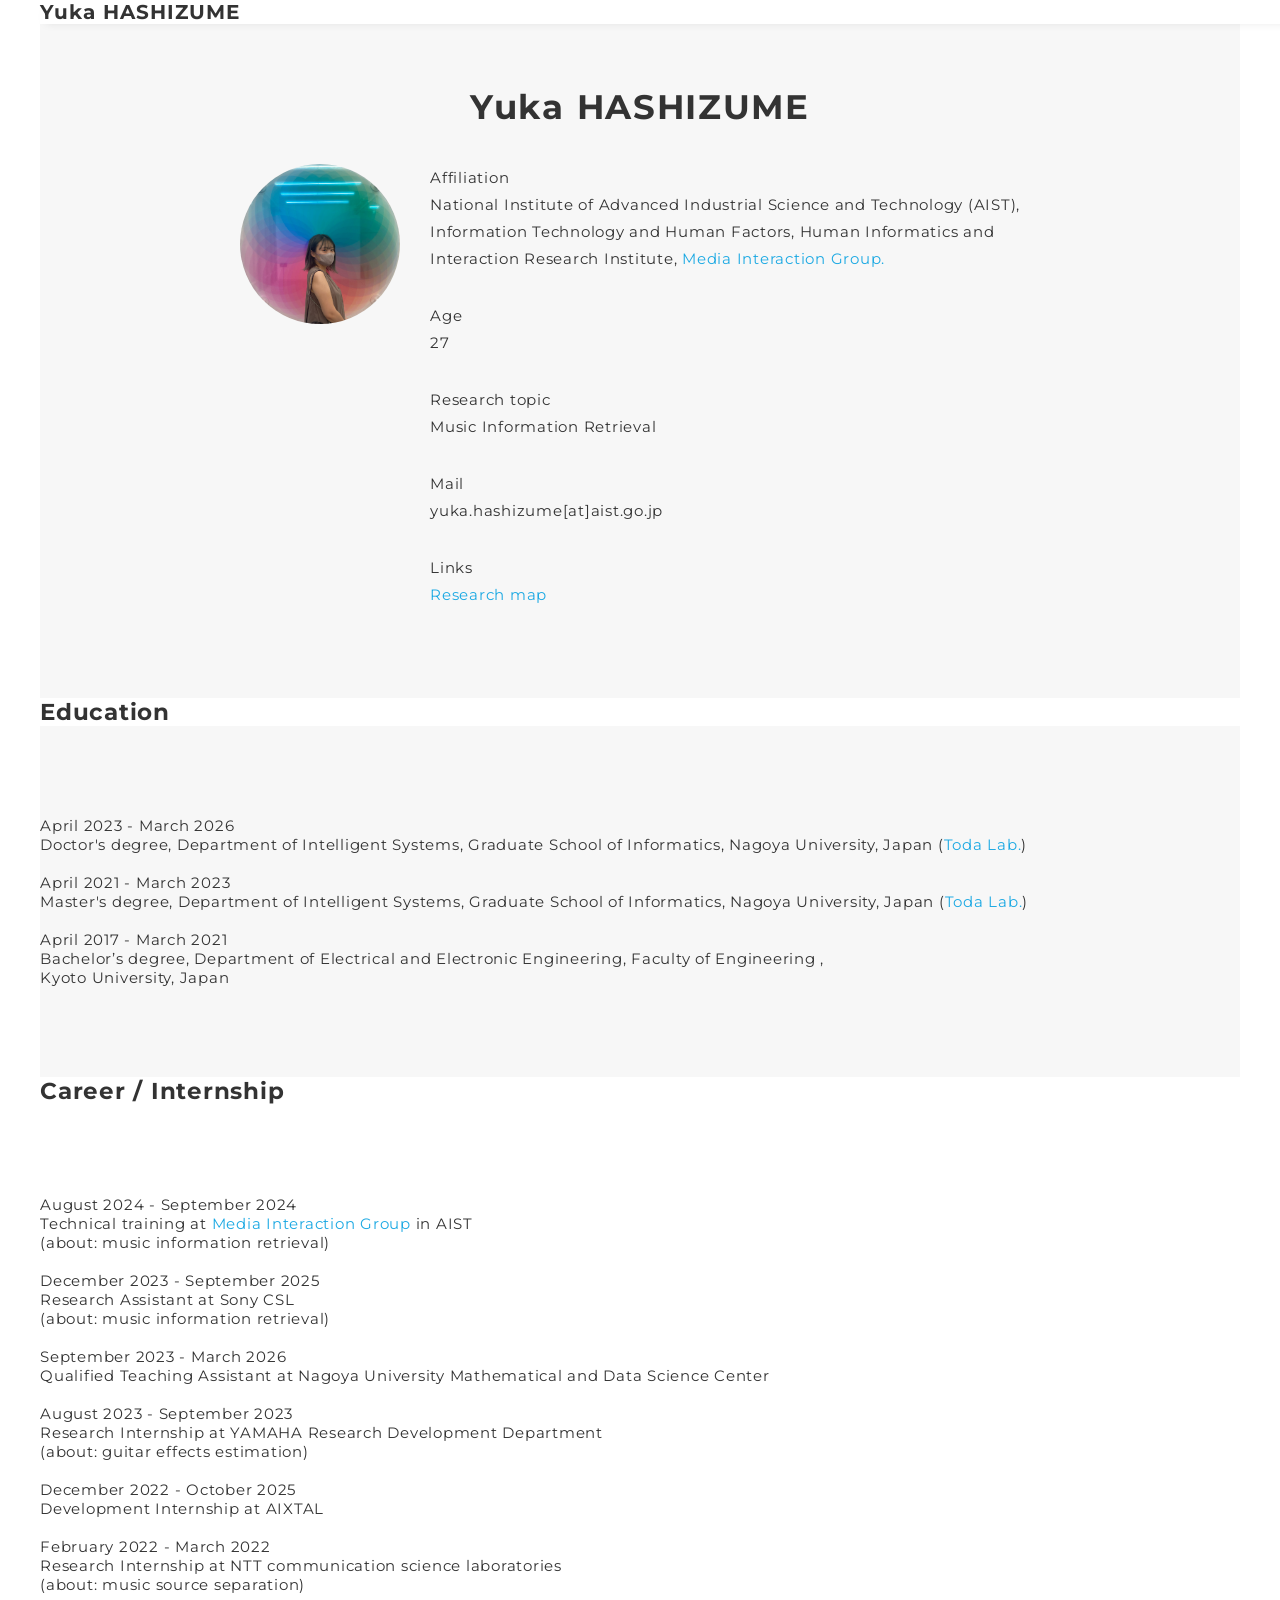
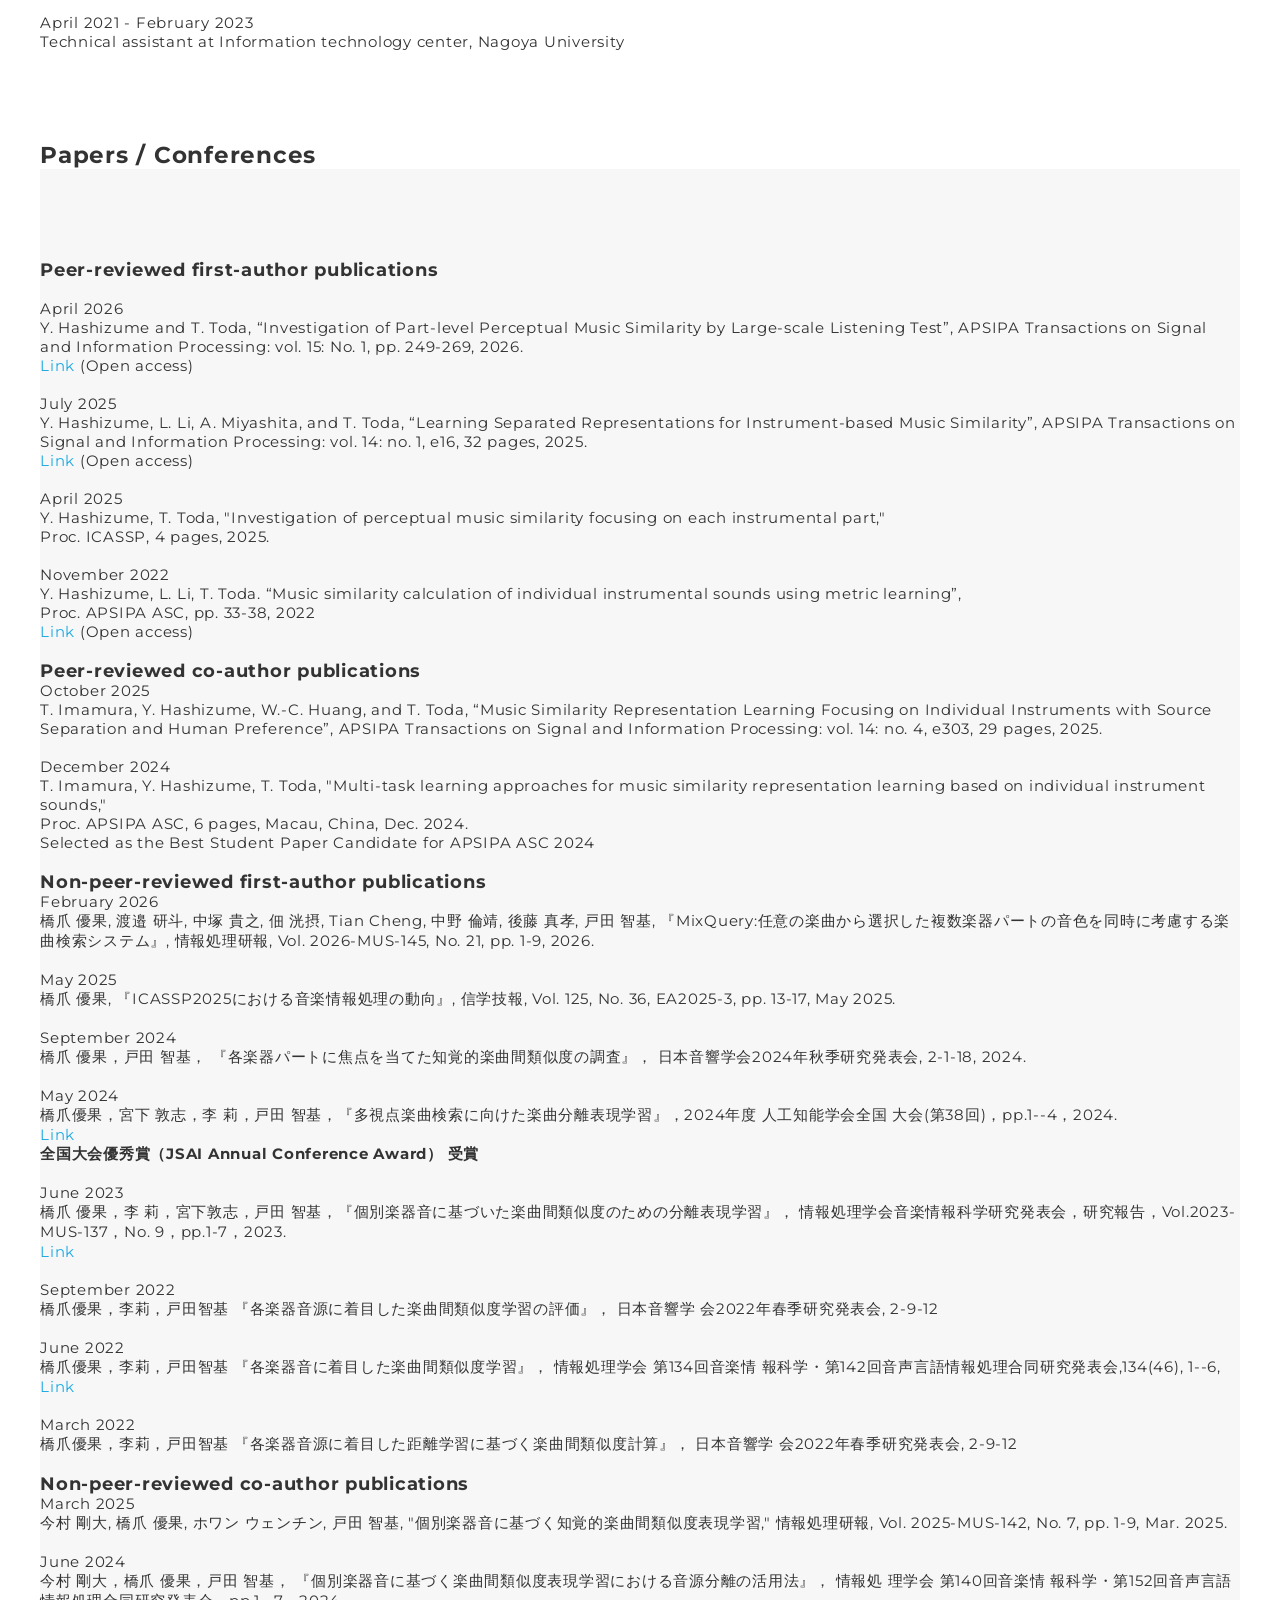
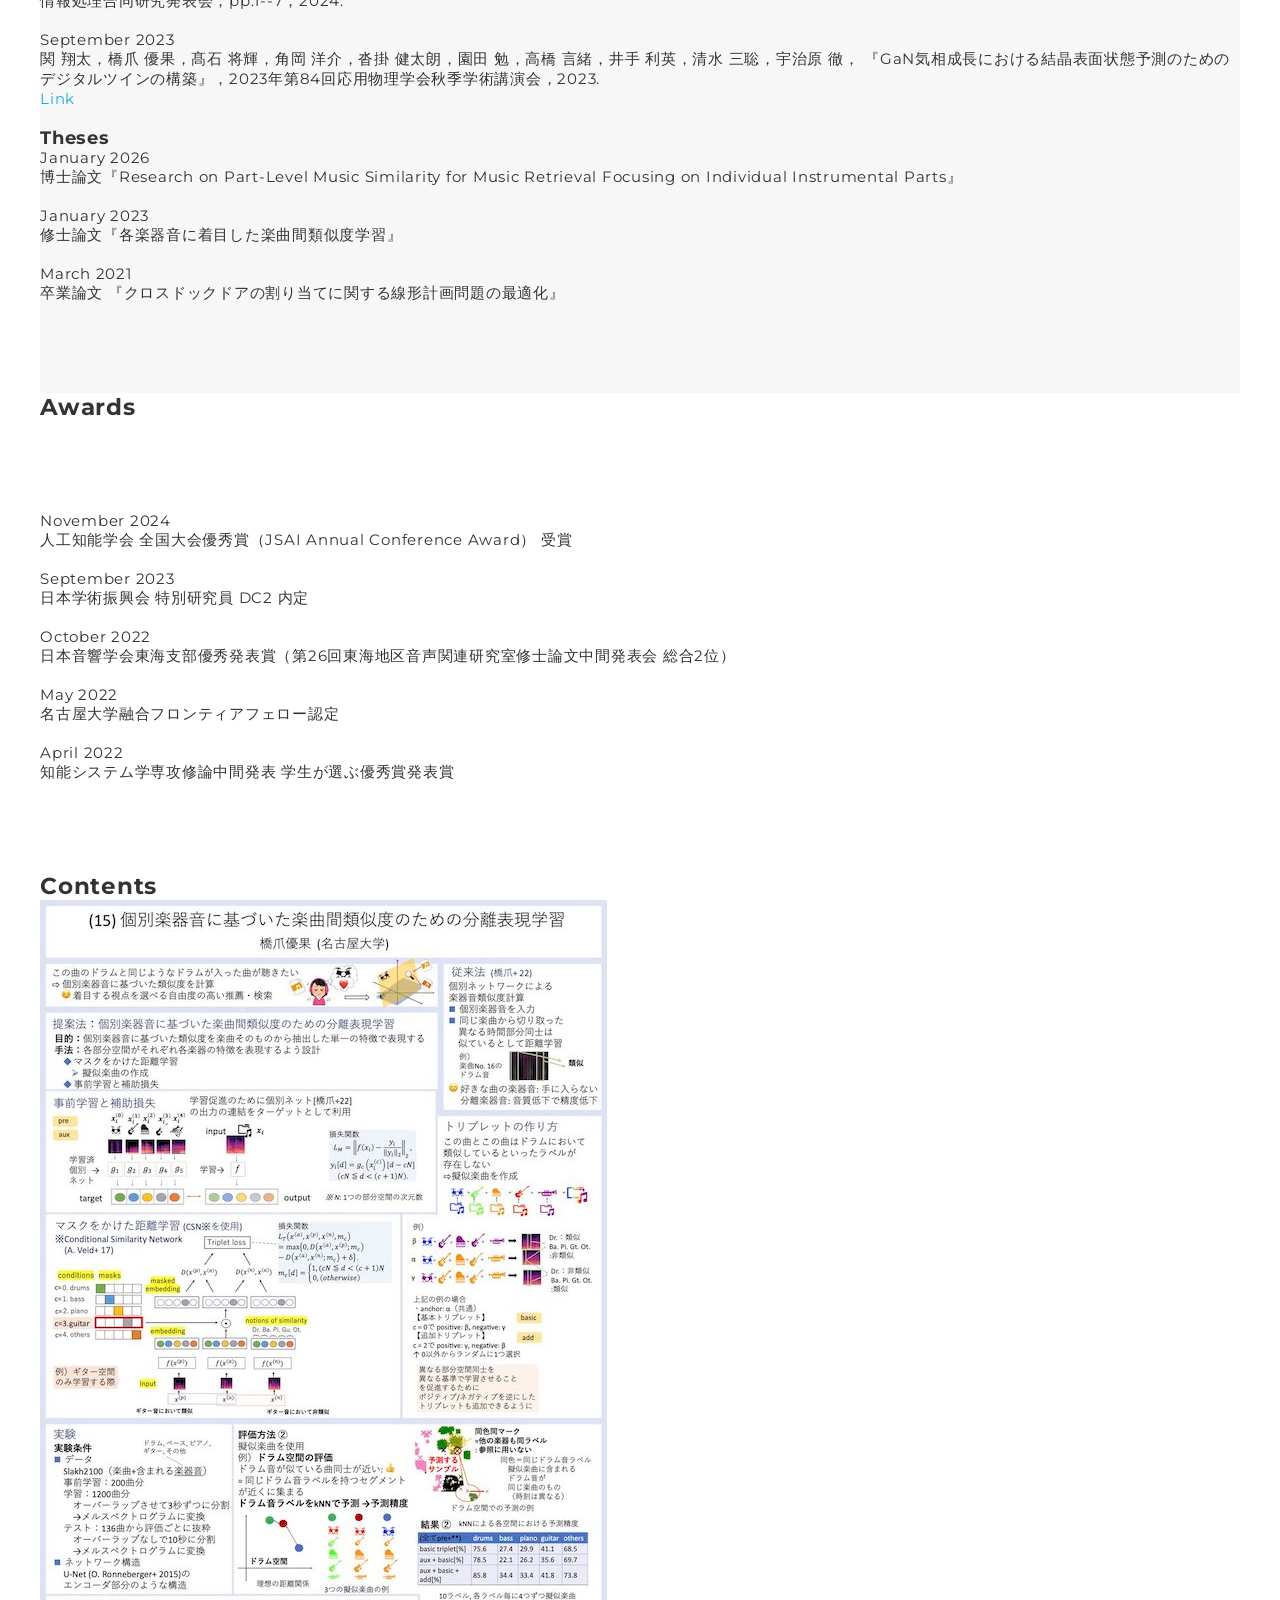
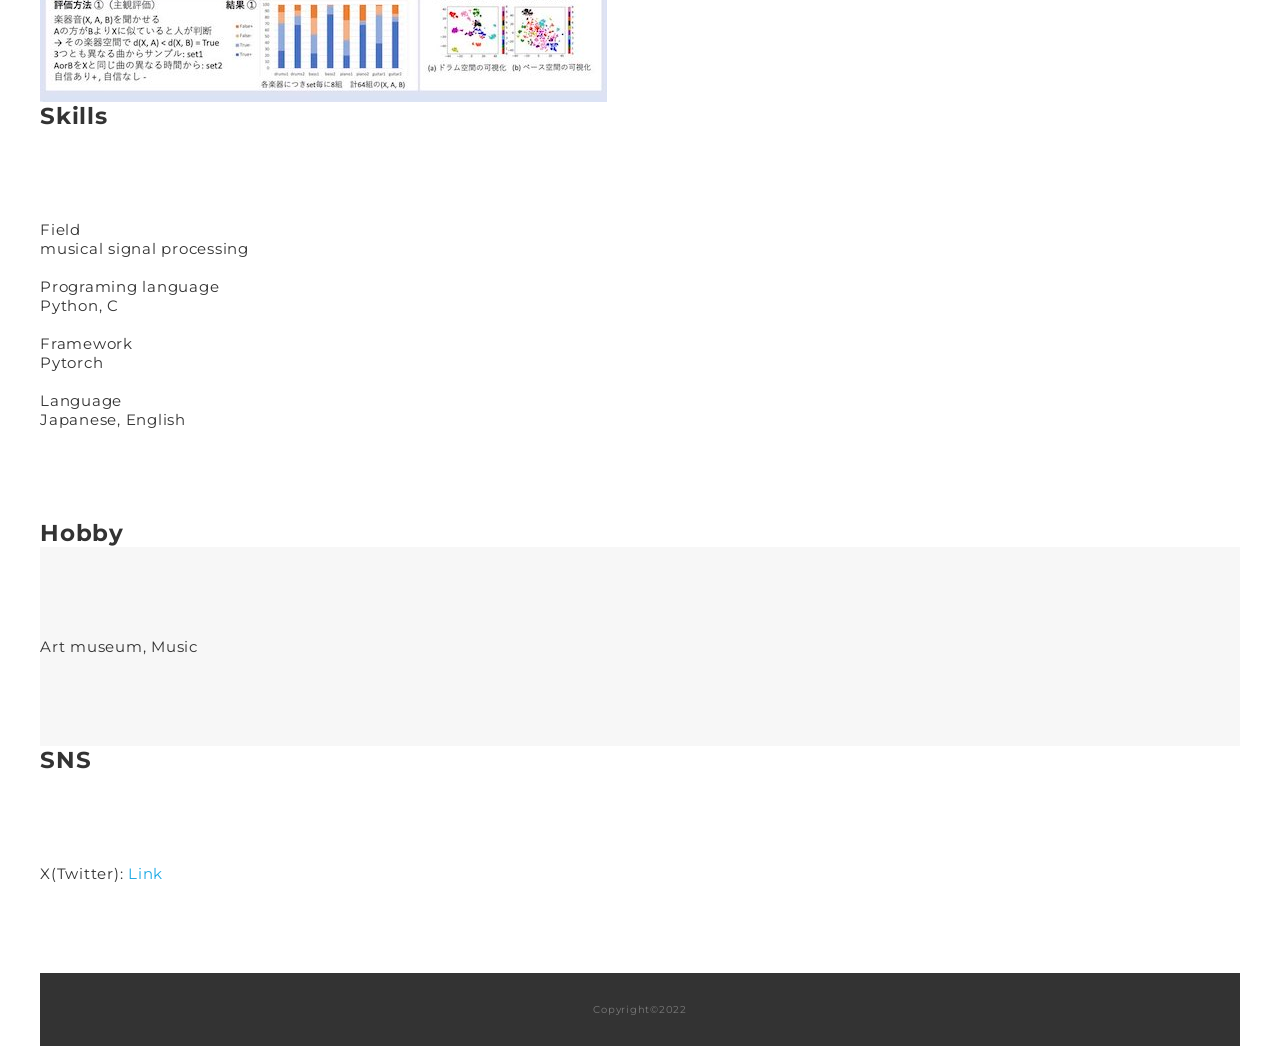
==== index.html @ a233f785 "revise" ====
<!DOCTYPE html>
<html>

<head>
  <meta charset="utf-8">
  <meta name="viewport" content="width=device-width,initial-scale=1">
  <meta property='og:type' content='website'>
  <meta property='og:title' content='Yuka HASHIZUME ポートフォリオ'>
  <meta property='og:url' content='URLが入る'>
  <meta property='og:description' content='Yuka HASHIZUMEのポートフォリオサイトです。'>
  <meta property="og:image" content="img/ogp.png">
  <meta name="description" content="Yuka HASHIZUMEのポートフォリオです" />
  <title>Yuka HASHIZUME ポートフォリオ</title>
  <link rel="preconnect" href="https://fonts.gstatic.com">
  <link href="https://fonts.googleapis.com/css2?family=Montserrat:wght@400;700&display=swap" rel="stylesheet">
  <link href="https://fonts.googleapis.com/css?family=Material+Icons+Outlined" rel="stylesheet">
  <link href="css/ress.css" media="all" rel="stylesheet" type="text/css" />
  <link href="css/style.css" media="all" rel="stylesheet" type="text/css" />
  <link rel="shortcut icon" href="img/favicon.ico" />
  <link rel=”canonical” href=”URLが入る” />
</head>

<body>
  <div class="container">

    <!-- header -->
    <header class="header ">
      <h1 class="header-logo">
        <a href=".">Yuka HASHIZUME</a>
      </h1>
    </header>
    <!-- /header -->

    <!-- about -->
    <section class="about section" id="about">
      <h2 class="title">Yuka HASHIZUME</h2>
      <div class="profile">
        <p class="profile-img">
          <img src="img/profile.JPEG" alt="">
        </p>
        <div class="profile-body">
          <p>
            Affiliation<br>
            National Institute of Advanced Industrial Science and Technology (AIST),
            Information Technology and Human Factors,
            Human Informatics and Interaction Research Institute,
            <a href=https://unit.aist.go.jp/hiiri/meirg>Media Interaction Group.</a>
            <br>

          </p>
          <p>
            Age<br>
            27
          </p>
          <p>
            Research topic<br>
            Music Information Retrieval
          </p>
          <p>
            Mail<br>
            yuka.hashizume[at]aist.go.jp
          </p>
          <p>
            Links<br>
            <a href=https://researchmap.jp/hashizumeyuka>Research map</a>
          </p>
        </div>
      </div>
    </section>
    <!-- /about -->

    <div class="main">
      <!-- career -->
      <h2 class="sectitle">Education</h2>
      <div id="education" class="about section">
        <p>
          April 2023 - March 2026<br>
          Doctor's degree, Department of Intelligent Systems, Graduate School of Informatics, Nagoya
          University,
          Japan
          (<a href="https://www.toda.is.i.nagoya-u.ac.jp">Toda Lab.</a>)
        </p>
        <br>
        <p>
          April 2021 - March 2023<br>
          Master's degree, Department of Intelligent Systems, Graduate School of Informatics, Nagoya
          University,
          Japan
          (<a href="https://www.toda.is.i.nagoya-u.ac.jp">Toda Lab.</a>)
        </p>
        <br>
        <p>
          April 2017 - March 2021<br>
          Bachelor’s degree, Department of Electrical and Electronic Engineering, Faculty of Engineering ,<br>Kyoto
          University, Japan
        </p>
      </div>
      <h2 class="sectitle">Career / Internship</h2>
      <div id="career" class="about section">
        <p></p>
        August 2024 - September 2024 <br>
        Technical training at <a href=https://unit.aist.go.jp/hiiri/meirg>Media Interaction Group</a> in AIST <br>
        (about: music information retrieval)
        </p>
        <br>
        <p>
          December 2023 - September 2025<br>
          Research Assistant at Sony CSL<br>
          (about: music information retrieval)
        </p>
        <br>
        <p>
          September 2023 - March 2026<br>
          Qualified Teaching Assistant at Nagoya University Mathematical and Data Science Center<br>
        </p>
        <br>
        <p>
          August 2023 - September 2023<br>
          Research Internship at YAMAHA Research Development Department<br>
          (about: guitar effects estimation)
        </p>
        <br>
        <p>
          December 2022 - October 2025<br>
          Development Internship at AIXTAL</dd>
        </p>
        <br>
        <p>
          February 2022 - March 2022<br>
          Research Internship at NTT communication science laboratories<br>
          (about: music source separation)
        </p>
        <br>
        <p>
          April 2021 - February 2023 <br>
          Technical assistant at Information technology center, Nagoya University</dd>
        </p>

      </div>
      <h2 class="sectitle">Papers / Conferences</h2>
      <div id="papers" class="about section">
        <h3 class="sectitle">Peer-reviewed first-author publications</h3>
        <br>
        <p>
          April 2026<br>
          Y. Hashizume and T. Toda, “Investigation of Part-level Perceptual Music Similarity by Large-scale Listening
          Test”, APSIPA Transactions on Signal and Information Processing: vol. 15: No. 1, pp. 249-269, 2026.<br>
          <a
            href="https://www.emerald.com/atsip/article/15/1/249/1359544/Investigation-of-part-level-perceptual-music">Link</a>
          (Open access)
        </p>
        <br>
        <p>
          July 2025<br>
          Y. Hashizume, L. Li, A. Miyashita, and T. Toda, “Learning Separated Representations for Instrument-based
          Music Similarity”, APSIPA Transactions on Signal and Information Processing: vol. 14: no. 1, e16, 32 pages,
          2025.<br>
          <a
            href="https://www.emerald.com/atsip/article/14/1/1/1358571/Learning-Separated-Representations-for-Instrument">Link</a>
          (Open access)
        </p>
        <br>
        <p>
          April 2025<br>
          Y. Hashizume, T. Toda, "Investigation of perceptual music similarity focusing on each instrumental part,"<br>
          Proc. ICASSP, 4 pages, 2025.
        </p>
        <br>
        <p>
          November 2022<br>
          Y. Hashizume, L. Li, T. Toda. “Music similarity calculation of individual instrumental sounds using metric
          learning”,<br>
          Proc. APSIPA ASC, pp. 33-38, 2022<br>
          <a href="http://www.apsipa.org/proceedings/2022/APSIPA%202022/TuAM1-2/1570834877.pdf">Link</a> (Open access)
        </p>
        <br>
        <h3 class="sectitle">Peer-reviewed co-author publications</h3>
        <p>
          October 2025<br>
          T. Imamura, Y. Hashizume, W.-C. Huang, and T. Toda, “Music Similarity Representation Learning Focusing on
          Individual Instruments with Source Separation and Human Preference”, APSIPA Transactions on Signal and
          Information Processing: vol. 14: no. 4, e303, 29 pages, 2025.
        </p>
        <br>
        <p>
          December 2024<br>
          T. Imamura, Y. Hashizume, T. Toda, "Multi-task learning approaches for music similarity representation
          learning based on individual instrument sounds,"<br>
          Proc. APSIPA ASC, 6 pages, Macau, China, Dec. 2024.<br>
          Selected as the Best Student Paper Candidate for APSIPA ASC 2024
        </p>
        <br>
        <h3 class="sectitle">Non-peer-reviewed first-author publications</h3>
        <p>
          February 2026<br>
          橋爪 優果, 渡邉 研斗, 中塚 貴之, 佃 洸摂, Tian Cheng, 中野 倫靖, 後藤 真孝, 戸田 智基, 『MixQuery:任意の楽曲から選択した複数楽器パートの音色を同時に考慮する楽曲検索システム』,
          情報処理研報,
          Vol. 2026-MUS-145, No. 21, pp. 1-9, 2026.
        </p>
        <br>
        <p>
          May 2025<br>
          橋爪 優果, 『ICASSP2025における音楽情報処理の動向』, 信学技報, Vol. 125, No. 36, EA2025-3, pp. 13-17, May 2025.
        </p>
        <br>
        <p>
          September 2024<br>
          橋爪 優果，戸田 智基， 『各楽器パートに焦点を当てた知覚的楽曲間類似度の調査』， 日本音響学会2024年秋季研究発表会, 2-1-18, 2024.
        </p>
        <br>
        <p>
          May 2024<br>
          橋爪優果，宮下 敦志，李 莉，戸田 智基，『多視点楽曲検索に向けた楽曲分離表現学習』，2024年度 人工知能学会全国 大会(第38回)，pp.1--4，2024.<br>
          <a
            href=https://www.jstage.jst.go.jp/article/pjsai/JSAI2024/0/JSAI2024_1O4OS29a01/_article/-char/ja>Link</a><br>
          <b>全国大会優秀賞（JSAI Annual Conference Award） 受賞</b>
        </p>
        <br>
        <p>
          June 2023<br>
          橋爪 優果，李 莉，宮下敦志，戸田 智基，『個別楽器音に基づいた楽曲間類似度のための分離表現学習』， 情報処理学会音楽情報科学研究発表会，研究報告，Vol.2023-MUS-137，No.
          9，pp.1-7，2023.<br>
          <a
            href="https://ipsj.ixsq.nii.ac.jp/ej/?action=pages_view_main&active_action=repository_view_main_item_detail&item_id=226313&item_no=1&page_id=13&block_id=8">Link</a>
        </p>
        <br>
        <p>
          September 2022<br>
          橋爪優果，李莉，戸田智基 『各楽器音源に着目した楽曲間類似度学習の評価』， 日本音響学
          会2022年春季研究発表会, 2-9-12
        </p>
        <br>
        <p>
          June 2022<br>
          橋爪優果，李莉，戸田智基 『各楽器音に着目した楽曲間類似度学習』， 情報処理学会 第134回音楽情
          報科学・第142回音声言語情報処理合同研究発表会,134(46), 1--6,<br>
          <a
            href="https://ipsj.ixsq.nii.ac.jp/ej/index.php?active_action=repository_view_main_item_detail&page_id=13&block_id=8&item_id=218438&item_no=1">Link</a>
        </p>
        <br>
        <p>
          March 2022<br>
          橋爪優果，李莉，戸田智基 『各楽器音源に着目した距離学習に基づく楽曲間類似度計算』， 日本音響学
          会2022年春季研究発表会, 2-9-12
        </p>
        <br>

        <h3 class="sectitle">Non-peer-reviewed co-author publications</h3>
        <p>
          March 2025<br>
          今村 剛大, 橋爪 優果, ホワン ウェンチン, 戸田 智基, "個別楽器音に基づく知覚的楽曲間類似度表現学習," 情報処理研報, Vol. 2025-MUS-142, No. 7, pp. 1-9, Mar.
          2025.
        </p>
        <br>
        <p>
          June 2024<br>
          今村 剛大，橋爪 優果，戸田 智基， 『個別楽器音に基づく楽曲間類似度表現学習における音源分離の活用法』， 情報処 理学会 第140回音楽情 報科学・第152回音声言語情報処理合同研究発表会，pp.1--7，2024.
        </p>
        <br>
        <p>
          September 2023<br>
          関 翔太，橋爪 優果，髙石 将輝，角岡 洋介，沓掛 健太朗，園田 勉，高橋 言緒，井手 利英，清水 三聡，宇治原 徹，
          『GaN気相成長における結晶表面状態予測のためのデジタルツインの構築』，2023年第84回応用物理学会秋季学術講演会，2023.<br>
          <a href="https://pub.confit.atlas.jp/ja/event/jsap2023a/presentation/20p-C601-3">Link</a>
        </p>
        <br>

        <h3 class="sectitle">Theses</h3>
        <p>
          January 2026<br>
          博士論文『Research on Part-Level Music Similarity for Music Retrieval Focusing on Individual Instrumental Parts』
        </p>
        <br>
        <p>
          January 2023<br>
          修士論文『各楽器音に着目した楽曲間類似度学習』
        </p>
        <br>
        <p>
          March 2021<br>
          卒業論文 『クロスドックドアの割り当てに関する線形計画問題の最適化』
        </p>
      </div>
      <h2 class="sectitle">Awards</h2>
      <div id="awards" class="about section">
        <p>
          November 2024<br>
          人工知能学会 全国大会優秀賞（JSAI Annual Conference Award） 受賞
        </p>
        <br>
        <p>
          September 2023<br>
          日本学術振興会 特別研究員 DC2 内定
        </p>
        <br>
        <p>
          October 2022<br>
          日本音響学会東海支部優秀発表賞（第26回東海地区音声関連研究室修士論文中間発表会 総合2位）
        </p>
        <br>
        <p>
          May 2022<br>
          名古屋大学融合フロンティアフェロー認定
        </p>
        <br>
        <p>
          April 2022<br>
          知能システム学専攻修論中間発表 学生が選ぶ優秀賞発表賞
        </p>
      </div>
      <!-- carrer -->
      <h2 class="sectitle">Contents</h2>

      <body>
        <div class="thumbnail">
          <img src="poster_2023_mini.jpeg" alt="DisentangledInstrumentalSimilarity"
            onclick="openImage('poster_2023.jpeg')">
        </div>
        <script src="scripts.js"></script>
      </body>

      <!-- skill -->
      <h2 class="sectitle">Skills</h2>
      <div id="skills" class="about section">
        <p>
          Field<br>
          musical signal processing
        </p>
        <br>
        <p>
          Programing language<br>
          Python, C
        </p>
        <br>
        <p>
          Framework<br>
          Pytorch
        </p>
        <br>
        <p>
          Language<br>
          Japanese, English
        </p>
      </div>
      <!-- skill -->

      <!-- hoby -->
      <h2 class="sectitle">Hobby</h2>
      <div id="hobby" class="about section">
        Art museum, Music
      </div>
      <!-- hoby -->

      <!-- hoby -->
      <h2 class="sectitle">SNS</h2>
      <div id="sns" class="about section">
        X(Twitter): <a
          href="https://twitter.com/yuka_zume?ref_src=twsrc%5Egoogle%7Ctwcamp%5Eserp%7Ctwgr%5Eauthor">Link</a>
      </div>
      <!-- hoby -->

      <!-- footer -->
      <footer class="footer">
        <div class="copyright">Copyright&copy;2022</div>
      </footer>
      <!-- /footer -->

    </div>
    <script src="https://ajax.googleapis.com/ajax/libs/jquery/3.6.0/jquery.min.js"></script>
    <script type='text/javascript' src="js/script.js"></script>
  </div>
</body>

</html>
---- css/ress.css ----
/*!
 * ress.css • v3.0.1
 * MIT License
 * github.com/filipelinhares/ress
 */

/* # =================================================================
   # Global selectors
   # ================================================================= */

html {
  box-sizing: border-box;
  word-break: normal;
  -moz-tab-size: 4;
  tab-size: 4;

  -webkit-text-size-adjust: 100%; /* Prevent adjustments of font size after orientation changes in iOS */
}

*,
::before,
::after {
  box-sizing: inherit;
  background-repeat: no-repeat; /* Set `background-repeat: no-repeat` to all elements and pseudo elements */
}

::before,
::after {
  vertical-align: inherit;
  text-decoration: inherit; /* Inherit text-decoration and vertical align to ::before and ::after pseudo elements */
}

* {
  margin: 0;
  padding: 0; /* Reset `padding` and `margin` of all elements */
}

/* # =================================================================
   # General elements
   # ================================================================= */

hr {
  overflow: visible; /* Show the overflow in Edge and IE */
  height: 0; /* Add the correct box sizing in Firefox */
}

details,
main {
  display: block; /* Render the `main` element consistently in IE. */
}

summary {
  display: list-item; /* Add the correct display in all browsers */
}

small {
  font-size: 80%; /* Set font-size to 80% in `small` elements */
}

[hidden] {
  display: none; /* Add the correct display in IE */
}

abbr[title] {
  /* Add the correct text decoration in Chrome, Edge, IE, Opera, and Safari */
  text-decoration: underline;
  text-decoration: underline dotted;
  border-bottom: none; /* Remove the bottom border in Chrome 57 */
}

a {
  background-color: transparent; /* Remove the gray background on active links in IE 10 */
}

a:active,
a:hover {
  outline-width: 0; /* Remove the outline when hovering in all browsers */
}

code,
kbd,
pre,
samp {
  font-family: monospace, monospace; /* Specify the font family of code elements */
}

pre {
  font-size: 1em; /* Correct the odd `em` font sizing in all browsers */
}

b,
strong {
  font-weight: bolder; /* Add the correct font weight in Chrome, Edge, and Safari */
}

/* https://gist.github.com/unruthless/413930 */
sub,
sup {
  position: relative;
  font-size: 75%;
  line-height: 0;
  vertical-align: baseline;
}

sub {
  bottom: -.25em;
}

sup {
  top: -.5em;
}

/* # =================================================================
   # Forms
   # ================================================================= */

input {
  border-radius: 0;
}

/* Replace pointer cursor in disabled elements */
[disabled] {
  cursor: default;
}

[type="number"]::-webkit-container-spin-button,
[type="number"]::-webkit-outer-spin-button {
  height: auto; /* Correct the cursor style of increment and decrement buttons in Chrome */
}

[type="search"] {
  outline-offset: -2px; /* Correct the outline style in Safari */

  -webkit-appearance: textfield; /* Correct the odd appearance in Chrome and Safari */
}

[type="search"]::-webkit-search-decoration {
  -webkit-appearance: none; /* Remove the container padding in Chrome and Safari on macOS */
}

textarea {
  overflow: auto; /* Internet Explorer 11+ */
  resize: vertical; /* Specify textarea resizability */
}

button,
input,
optgroup,
select,
textarea {
  font: inherit; /* Specify font inheritance of form elements */
}

optgroup {
  font-weight: bold; /* Restore the font weight unset by the previous rule */
}

button {
  overflow: visible; /* Address `overflow` set to `hidden` in IE 8/9/10/11 */
}

button,
select {
  text-transform: none; /* Firefox 40+, Internet Explorer 11- */
}

/* Apply cursor pointer to button elements */
button,
[type="button"],
[type="reset"],
[type="submit"],
[role="button"] {
  cursor: pointer;
  color: inherit;
}

/* Remove container padding and border in Firefox 4+ */
button::-moz-focus-container,
[type="button"]::-moz-focus-container,
[type="reset"]::-moz-focus-container,
[type="submit"]::-moz-focus-container {
  padding: 0;
  border-style: none;
}

/* Replace focus style removed in the border reset above */
button:-moz-focusring,
[type="button"]::-moz-focus-container,
[type="reset"]::-moz-focus-container,
[type="submit"]::-moz-focus-container {
  outline: 1px dotted ButtonText;
}

button,
html [type="button"],
/* Prevent a WebKit bug where (2) destroys native `audio` and `video`controls in Android 4 */
[type="reset"],
[type="submit"] {
  -webkit-appearance: button; /* Correct the inability to style clickable types in iOS */
}

/* Remove the default button styling in all browsers */
button,
input,
select,
textarea {
  border-style: none;
  background-color: transparent;
}

/* Style select like a standard input */
select {
  -webkit-appearance: none; /* Chrome 41+ */
  -moz-appearance: none; /* Firefox 36+ */
}

select::-ms-expand {
  display: none; /* Internet Explorer 11+ */
}

select::-ms-value {
  color: currentColor; /* Internet Explorer 11+ */
}

legend {
  display: table; /* Correct the text wrapping in Edge and IE */
  max-width: 100%; /* Correct the text wrapping in Edge and IE */
  max-width: 100%; /* Correct the text wrapping in Edge 18- and IE */
  white-space: normal; /* Correct the text wrapping in Edge and IE */
  color: inherit; /* Correct the color inheritance from `fieldset` elements in IE */
  border: 0; /* Correct `color` not being inherited in IE 8/9/10/11 */
}

::-webkit-file-upload-button {
  font: inherit; /* Change font properties to `inherit` in Chrome and Safari */
  color: inherit;
  /* Correct the inability to style clickable types in iOS and Safari */

  -webkit-appearance: button;
}

/* # =================================================================
   # Specify media element style
   # ================================================================= */

img {
  border-style: none; /* Remove border when inside `a` element in IE 8/9/10 */
}

/* Add the correct vertical alignment in Chrome, Firefox, and Opera */
progress {
  vertical-align: baseline;
}

/* # =================================================================
   # Accessibility
   # ================================================================= */

/* Hide content from screens but not screenreaders */
@media screen {
  [hidden~="screen"] {
    display: inherit;
  }
  [hidden~="screen"]:not(:active):not(:focus):not(:target) {
    position: absolute !important;
    clip: rect(0 0 0 0) !important;
  }
}

/* Specify the progress cursor of updating elements */
[aria-busy="true"] {
  cursor: progress;
}

/* Specify the pointer cursor of trigger elements */
[aria-controls] {
  cursor: pointer;
}

/* Specify the unstyled cursor of disabled, not-editable, or otherwise inoperable elements */
[aria-disabled] {
  cursor: default;
}
---- css/style.css ----
body {
  font-family: "Montserrat","Helvetica Neue",Arial,"Hiragino Kaku Gothic ProN","Hiragino Sans",Meiryo,sans-serif;
  font-size: 15px;
  letter-spacing: .05em;
  color: #333;
}

a {
  transition: opacity .3s;
  text-decoration: none;
  color: #1ca9e3;
}

img {
  max-width: 100%;
  height: auto;
  vertical-align: bottom;
  border-style: none;
}



.pc-only {
  display: block;
}

.sp-only {
  display: none;
}

/*--------------------------------
 レイアウト
---------------------------------*/
.wrapper {
  padding-top: 73px;
}

.section {
  padding: 90px 0;
}

.section:nth-of-type(odd) {
  background-color: #f7f7f7;
}

.container {
  max-width: 1340px;
  margin: 0 auto;
  padding: 0 40px;
}

/*--------------------------------
 見出し
---------------------------------*/
.title {
  font-size: 34px;
  font-weight: bold;
  line-height: 1;
  margin-bottom: 40px;
  text-align: center;
  letter-spacing: .05em;
  color: #333;
}

.lead {
  font-size: 16px;
  line-height: 1.8;
  margin-bottom: 30px;
}

/*--------------------------------
ヘッダー
---------------------------------*/
.header {
  position: fixed;
  top: 0;
  z-index: 1;
  width: 100%;
  background-color: #fff;
  box-shadow: 0 5px 10px -6px rgba(0,0,0,.1);
}

.header .container {
  display: flex;
  align-items: center;
  justify-content: space-between;
  padding: 20px 40px;
}

.header-logo {
  font-size: 20px;
  font-weight: bold;
  line-height: 1.2;
  margin-right: 20px;
  letter-spacing: .05em;
}

.header-logo a {
  color: #333;
}

.gnav-list {
  display: flex;
  justify-content: space-between;
  list-style: none;
}

.gnav-item:not(:last-child) {
  margin-right: 20px;
}

.gnav-item a {
  position: relative;
  font-size: 13px;
  font-weight: bold;
  display: inline-block;
  padding: 5px 0;
  transition: .3s;
  letter-spacing: .05em;
  color: #333;
}
.gnav-item a:after {
  position: absolute;
  bottom: 0;
  left: 50%;
  width: 0;
  height: 3px;
  content: "";
  transition: .3s;
  -webkit-transform: translateX(-50%);
  transform: translateX(-50%);
  background-color: #333;
}

.gnav-item a:hover:after {
  width: 100%;
}

/*--------------------------------
 メインビジュアル
---------------------------------*/
.mv {
  display: flex;
  align-items: center;
  justify-content: center;
  height: 85vh;
  text-align: center;
}

.mv-container {
  padding: 0 40px;
}

.mv-title {
  font-size: 60px;
  font-weight: bold;
  line-height: 1.2;
  margin-bottom: 5px;
  letter-spacing: .1em;
}
.mv-subtitle {
  font-size: 20px;
  font-weight: bold;
  line-height: 1;
  margin-bottom: 40px;
  letter-spacing: .08em;
}

.mv-text {
  font-size: 16px;
  line-height: 1.8;
}

/*--------------------------------
 Works
---------------------------------*/
.works-list {
  display: flex;
  flex-wrap: wrap;
  margin-bottom: -40px;
}

.works-item {
  width: 31.74603%;
  margin-right: 1.58730%;
  margin-bottom: 40px;
  color: #333;
}

.works-item:hover {
  opacity: .9;
}

.works-item:nth-of-type(3n) {
  margin-right: 0;
}

.works-img img {
  border: 1px solid #e6e6e6;
}

.works-name {
  font-size: 12px;
  font-weight: bold;
  margin-top: 8px;
}

.works-info {
  font-size: 10px;
  margin-top: 5px;
}

/*--------------------------------
 Skill
---------------------------------*/
.skill-list {
  display: flex;
  flex-wrap: wrap;
  justify-content: space-between;
  margin-bottom: -50px;
}

.skill-item {
  display: flex;
  align-items: flex-start;
  justify-content: space-between;
  width: 48%;
  margin-bottom: 50px;
}

.skill-img {
  width: 60px;
  height: auto;
  margin-right: 20px;
}

.skill-body {
  flex: 1;
}

.skill-name {
  margin-bottom: 10px;
}

.skill-text {
  font-size: 14px;
  line-height: 1.8;
}

/*--------------------------------
 About
---------------------------------*/
.profile {
  display: flex;
  flex-wrap: wrap;
  max-width: 800px;
  margin: 0 auto;
}
.profile-img {
  width: 20%;
  margin-right: 30px;
  border-radius: 50%;
}
.profile-img img {
  border-radius: 50%;
}
.profile-body {
  flex: 1;
}

.profile-body p {
  font-size: 15px;
  line-height: 1.8;
}

.profile-body p:not(:last-child) {
  margin-bottom: 30px;
}

/*--------------------------------
 Contact
---------------------------------*/
.contact {
  text-align: center;
}

.contact-item:not(:last-child) {
  margin-right: 10px;
}

.contact-text {
  margin-top: 10px;
}
/*--------------------------------
 ページトップ
---------------------------------*/
.page-top {
  font-weight: bold;
  padding: 10px;
  cursor: pointer;
  text-align: center;
  background-color: #4c4c4c;
}

.page-top .material-icons-outlined {
  vertical-align: bottom;
  color: #fff;
}

/*--------------------------------
 フッター
---------------------------------*/
.footer {
  padding: 30px;
  background-color: #333;
}

.copyright {
  font-size: 10px;
  text-align: center;
  color: #797979;
}

/*--------------------------------
 下層：Worksページ
---------------------------------*/
.article {
  padding: 80px 0;
}

.article-container {
  max-width: 1040px;
  margin: 0 auto;
  padding: 0 20px;
}

.article-title {
  margin-bottom: 30px;
  text-align: center;
}

.article-body {
  max-width: 720px;
  margin: 0 auto;
  margin-bottom: 80px;
}

.article-body h3 {
  position: relative;
  font-size: 18px;
  margin-bottom: 5px;
  padding-left: 1em;
}

.article-body h3:not(:first-child) {
  margin-top: 50px;
}

.article-body h3::before {
  position: absolute;
  top: 0;
  left: 0;
  width: 4px;
  height: 100%;
  content: "";
  border-radius: 3px;
  background-color: #333;
}

.article-body p {
  font-size: 15px;
  line-height: 1.8;
  margin-bottom: 30px;
}

.home-link {
  text-align: center;
}

/*media Queries 767
----------------------------------------------------*/
@media screen and (max-width: 767px) {
  body {
    font-size: 14px;
  }

  .pc-only {
    display: none;
  }

  .sp-only {
    display: block;
  }

  /* 見出し */
  .title {
    font-size: 26px;
    margin-bottom: 20px;
  }

  .lead {
    font-size: 14px;
    line-height: 1.7;
    margin-bottom: 20px;
  }

  /* レイアウト */
  .wrapper {
    padding-top: 57px;
  }

  .section {
    padding: 60px 0;
  }

  .container {
    padding: 0 20px;
  }

  /* ヘッダー */
  .header .container {
    padding: 15px;
  }

  .header-logo {
    font-size: 15px;
    margin-right: 15px;
  }

  .gnav-item:not(:last-child) {
    margin-right: 10px;
  }

  .gnav-item a {
    font-size: 10px;
  }

  .gnav-item a:after {
    display: none;
  }

  /*  メインビジュアル */
  .mv {
    height: 75vh;
  }

  .mv-container {
    padding: 0 20px;
  }

  .mv-title {
    font-size: 30px;
  }
  .mv-subtitle {
    font-size: 16px;
    margin-bottom: 20px;
  }

  .mv-text {
    font-size: 14px;
    line-height: 1.7;
  }

  /* Works */
  .works-name {
    font-size: 12px;
  }

  .works-info {
    margin-top: 3px;
  }

  .works-list {
    justify-content: space-between;
  }

  .works-item {
    flex: 0 0 48%;
    margin-right: 0;
    margin-bottom: 30px;
  }

  /* Skill */
  .skill-list {
    display: block;
    margin-bottom: 0;
  }

  .skill-item {
    width: 100%;
    margin-bottom: 35px;
  }

  .skill-item:last-child {
    margin-bottom: 0;
  }

  .skill-name {
    margin-bottom: 5px;
  }

  .skill-text {
    font-size: 13px;
    line-height: 1.7;
  }

  /* About */
  .profile {
    display: block;
  }
  .profile-img {
    width: 150px;
    margin: 0 auto;
    margin-bottom: 25px;
  }

  .profile-body p {
    font-size: 14px;
    line-height: 1.7;
  }

  .profile-body p:not(:last-child) {
    margin-bottom: 20px;
  }

  /* フッター */
  .footer {
    padding: 20px;
  }

  /* 下層ページ */
  .article {
    padding: 50px 0;
  }

  .article-body h3 {
    font-size: 16px;
    padding-left: .8em;
  }

  .article-body h3:not(:first-child) {
    margin-top: 30px;
  }

  .article-body p {
    font-size: 14px;
    line-height: 1.7;
    margin-bottom: 20px;
  }
}
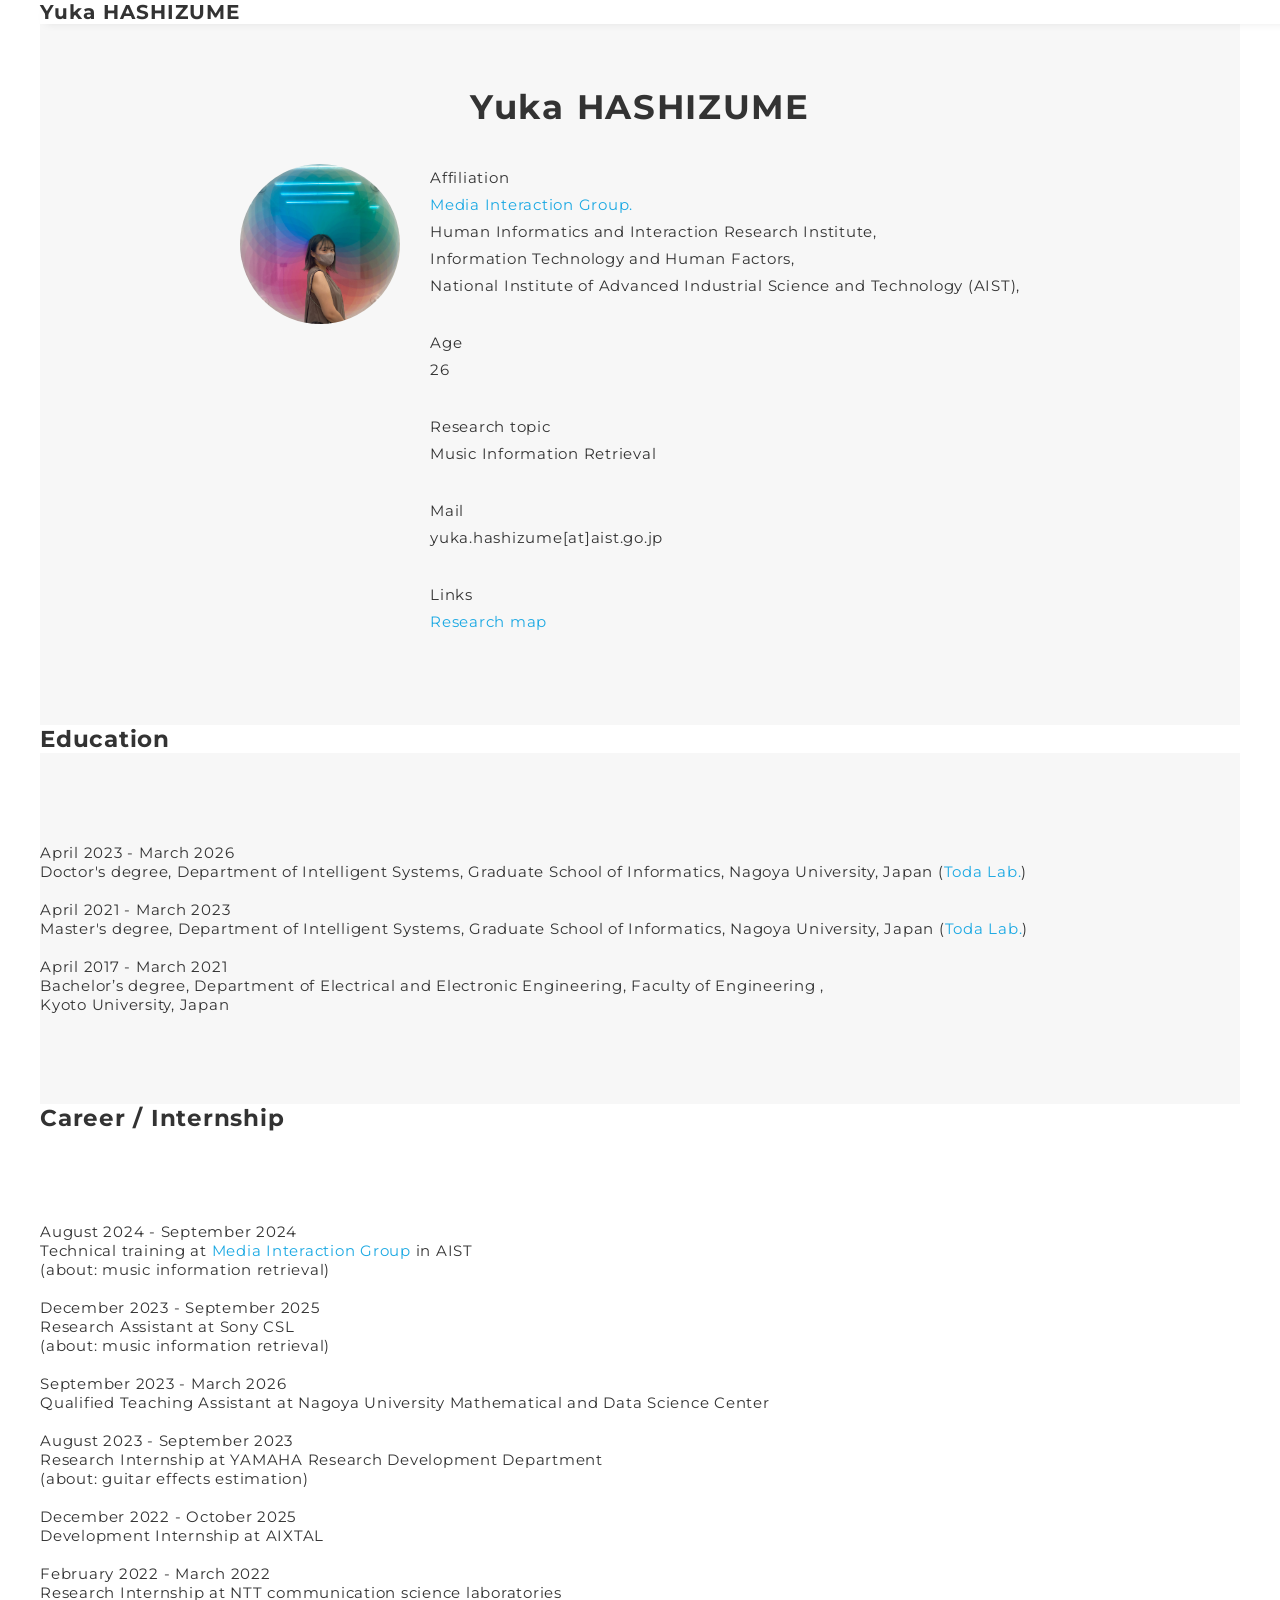
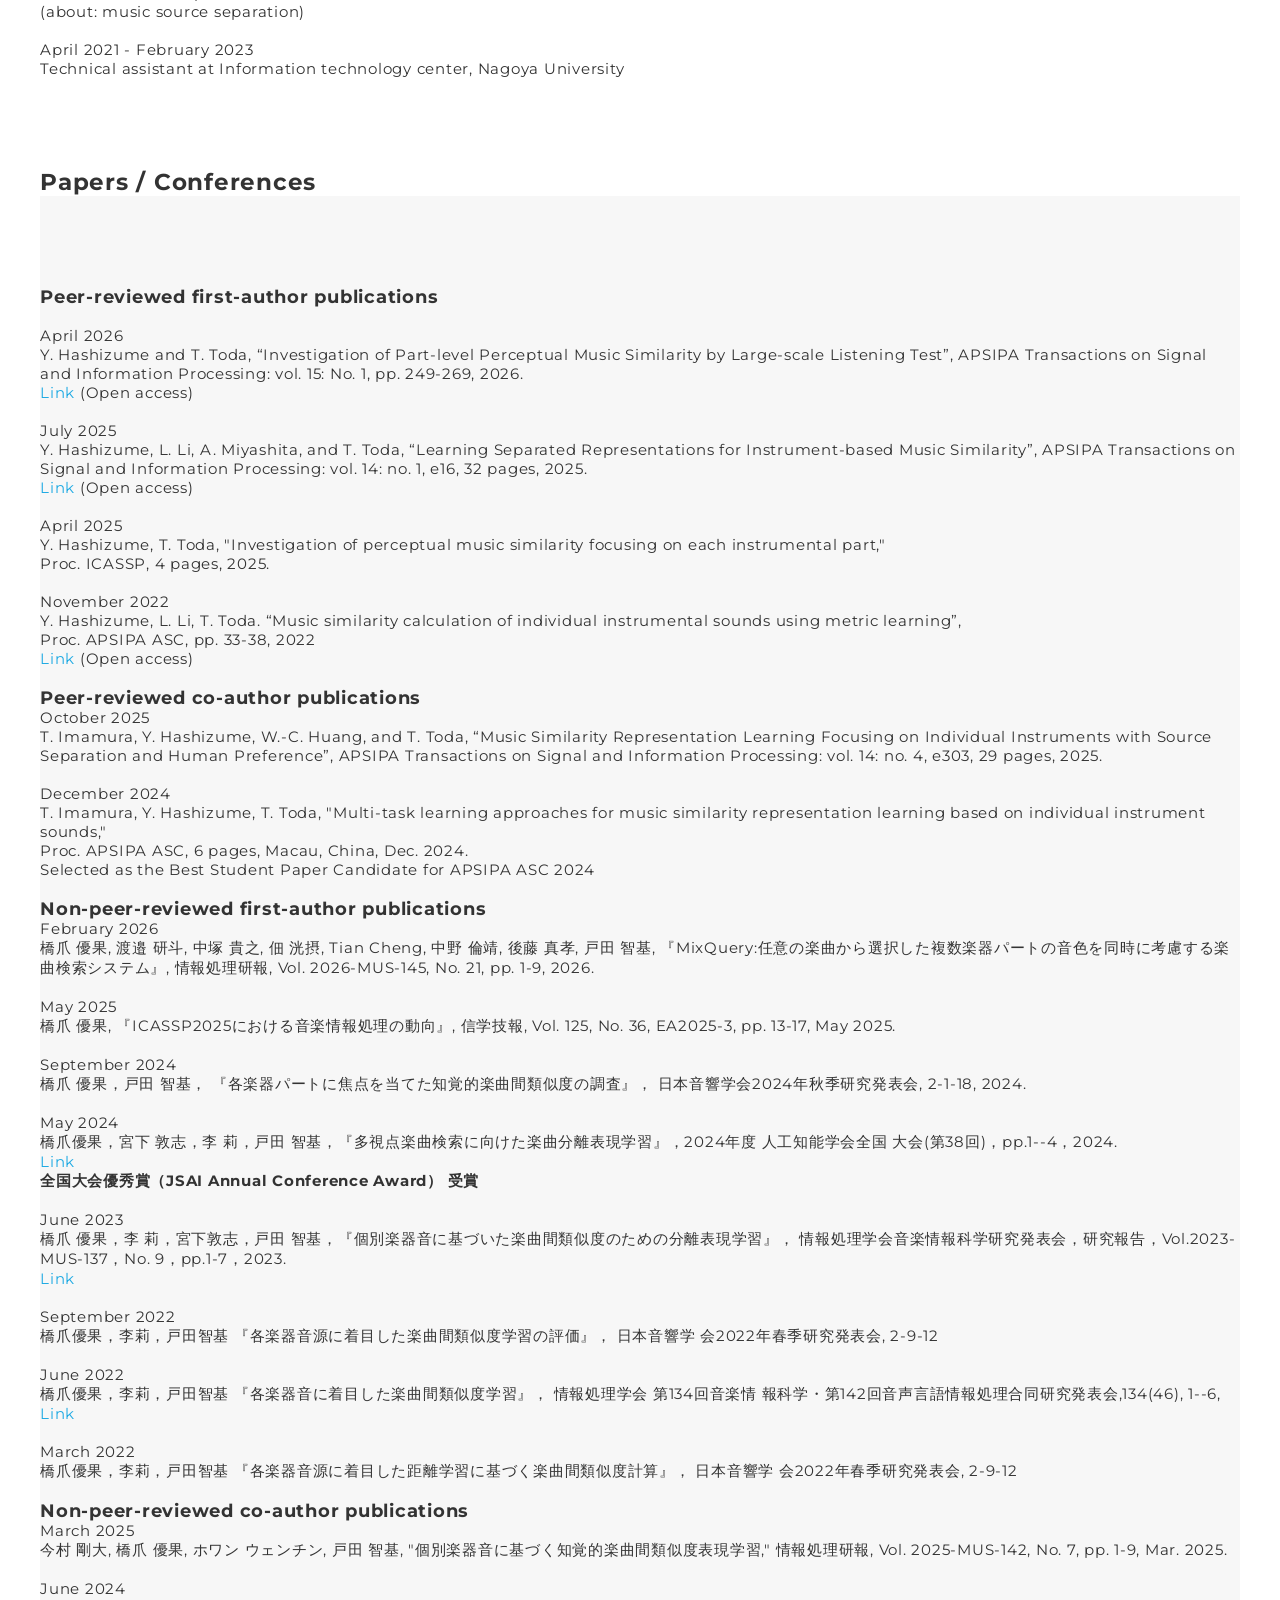
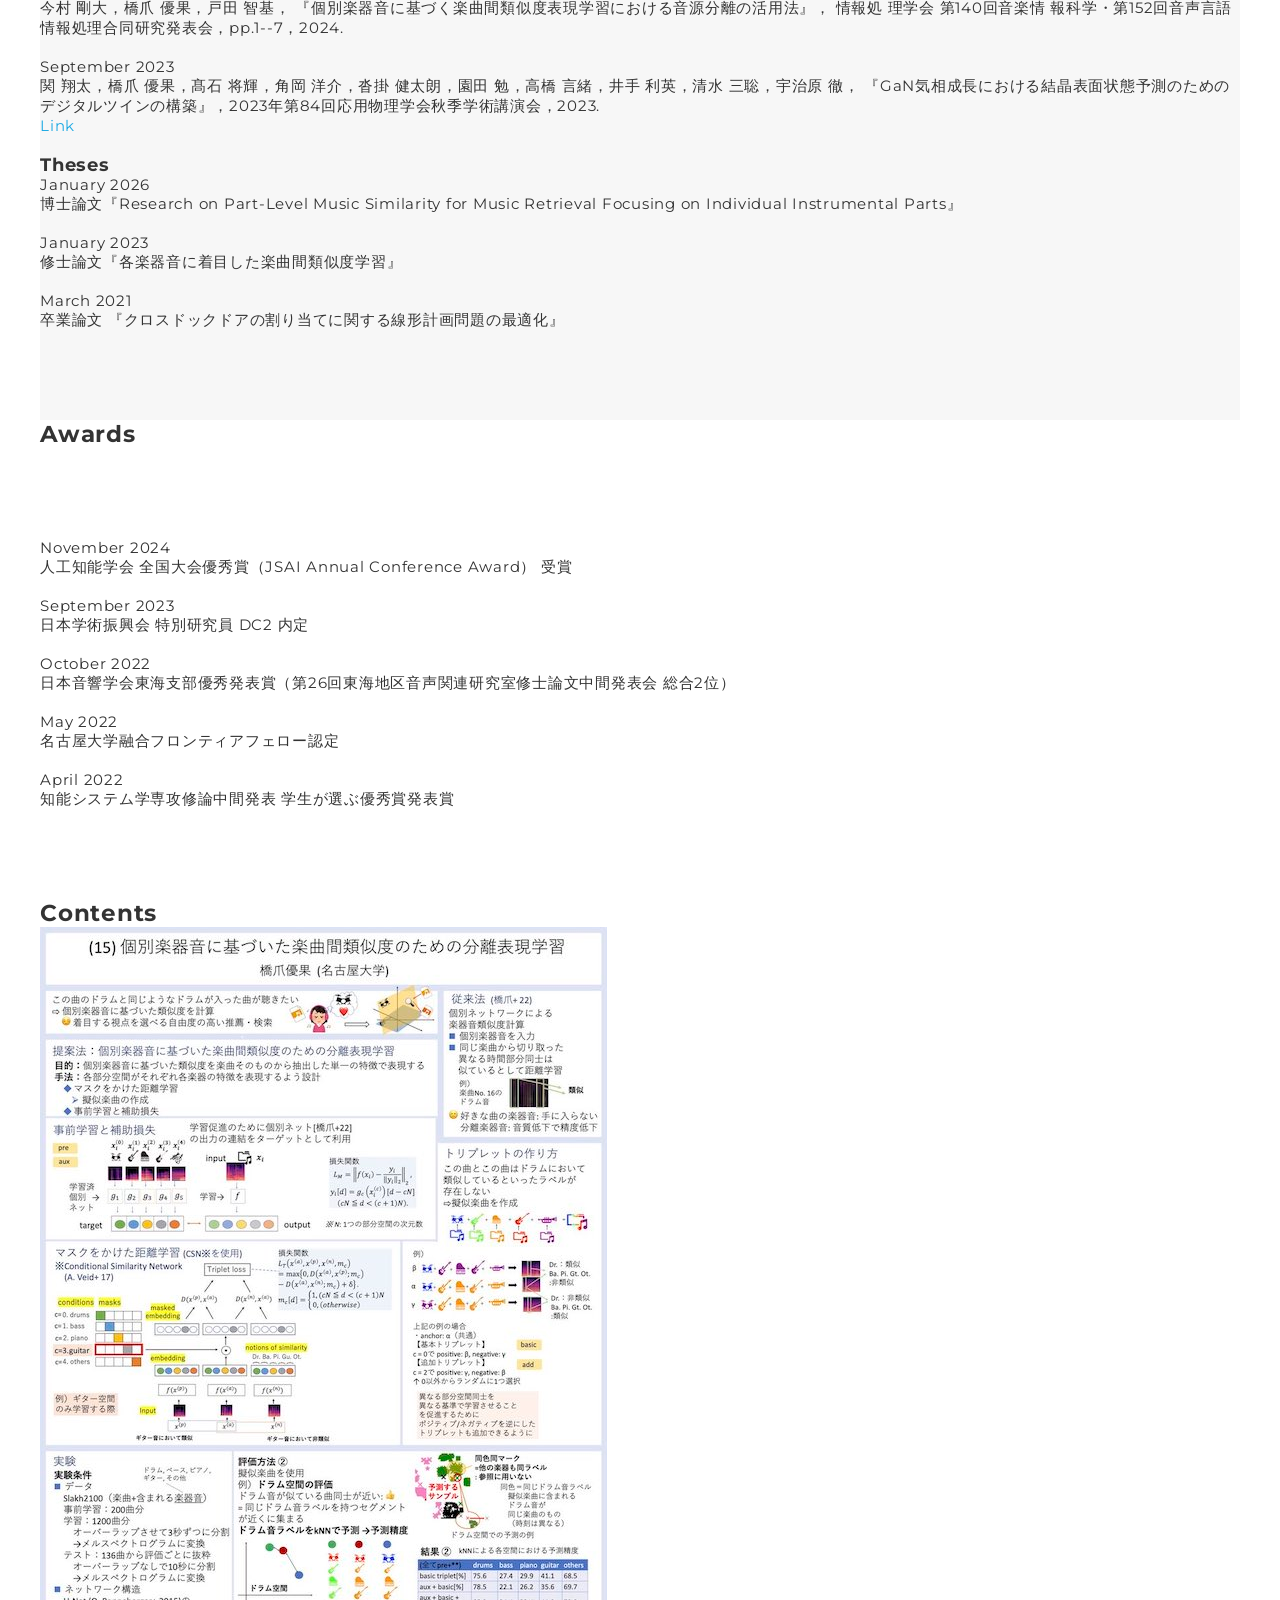
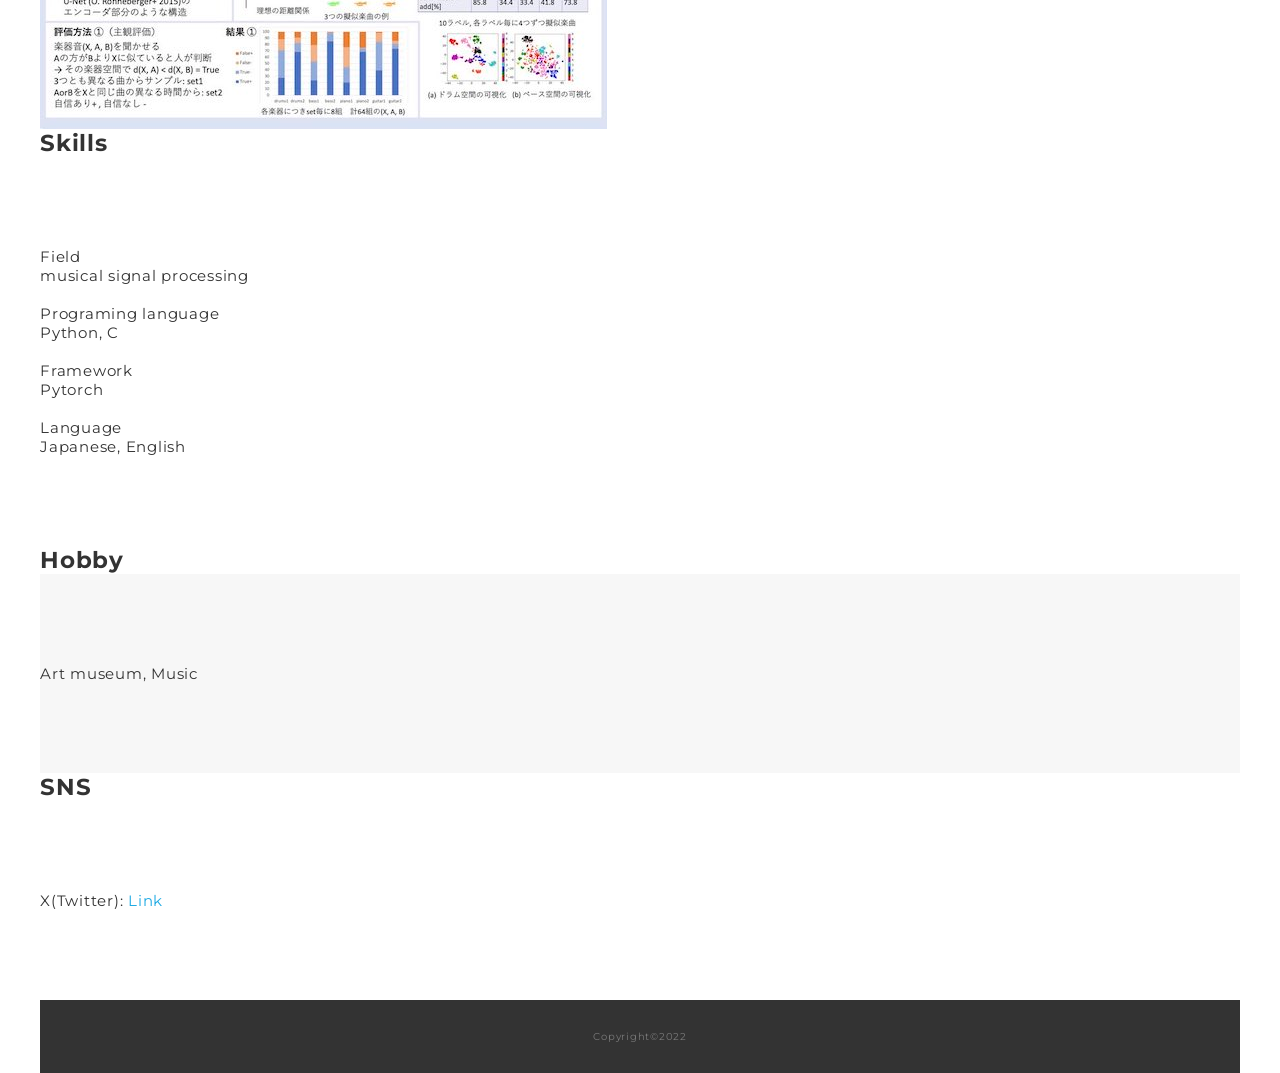
==== commit a6dbd306: "edit age" ====
--- a/index.html
+++ b/index.html
@@ -41,16 +41,15 @@
         <div class="profile-body">
           <p>
             Affiliation<br>
-            National Institute of Advanced Industrial Science and Technology (AIST),
-            Information Technology and Human Factors,
-            Human Informatics and Interaction Research Institute,
-            <a href=https://unit.aist.go.jp/hiiri/meirg>Media Interaction Group.</a>
-            <br>
+            <a href=https://unit.aist.go.jp/hiiri/meirg>Media Interaction Group.</a><br>
+            Human Informatics and Interaction Research Institute,<br>
+            Information Technology and Human Factors,<br>
+            National Institute of Advanced Industrial Science and Technology (AIST),<br>
 
           </p>
           <p>
             Age<br>
-            27
+            <span id="age"></span>
           </p>
           <p>
             Research topic<br>
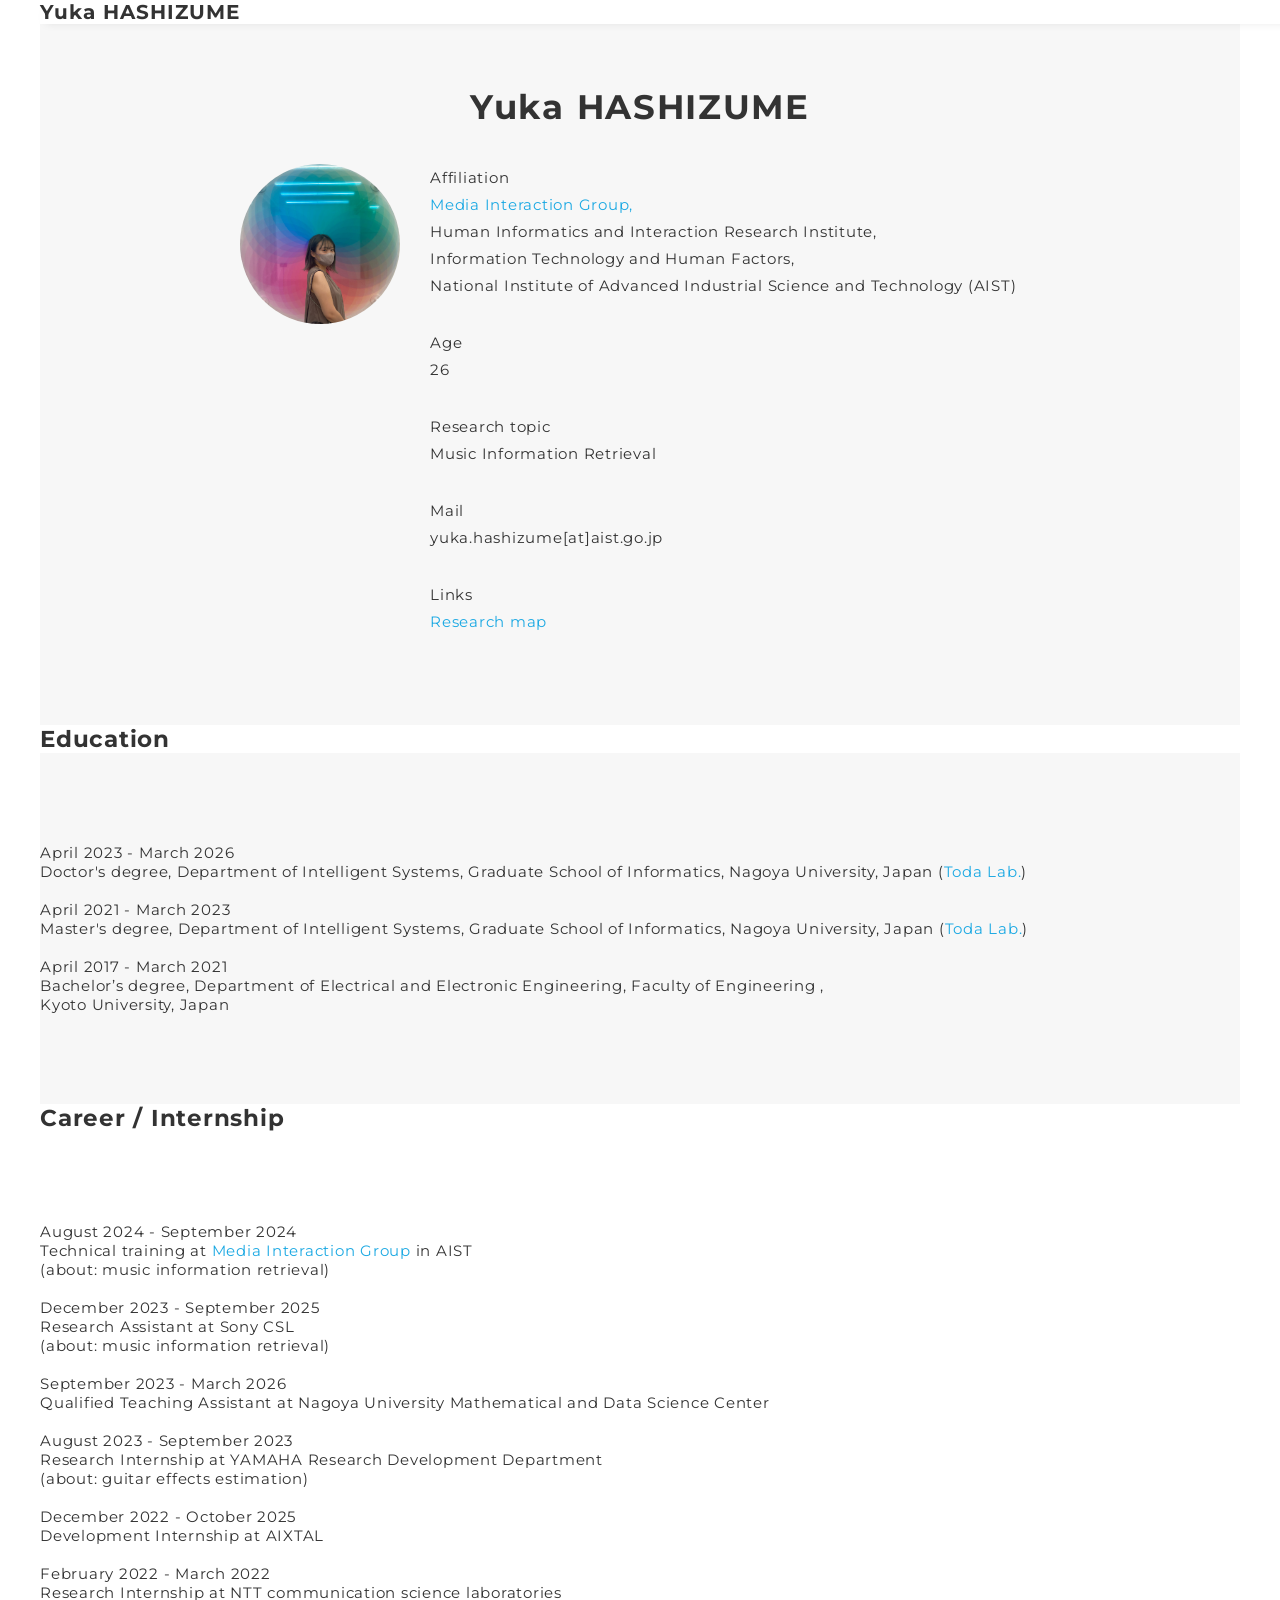
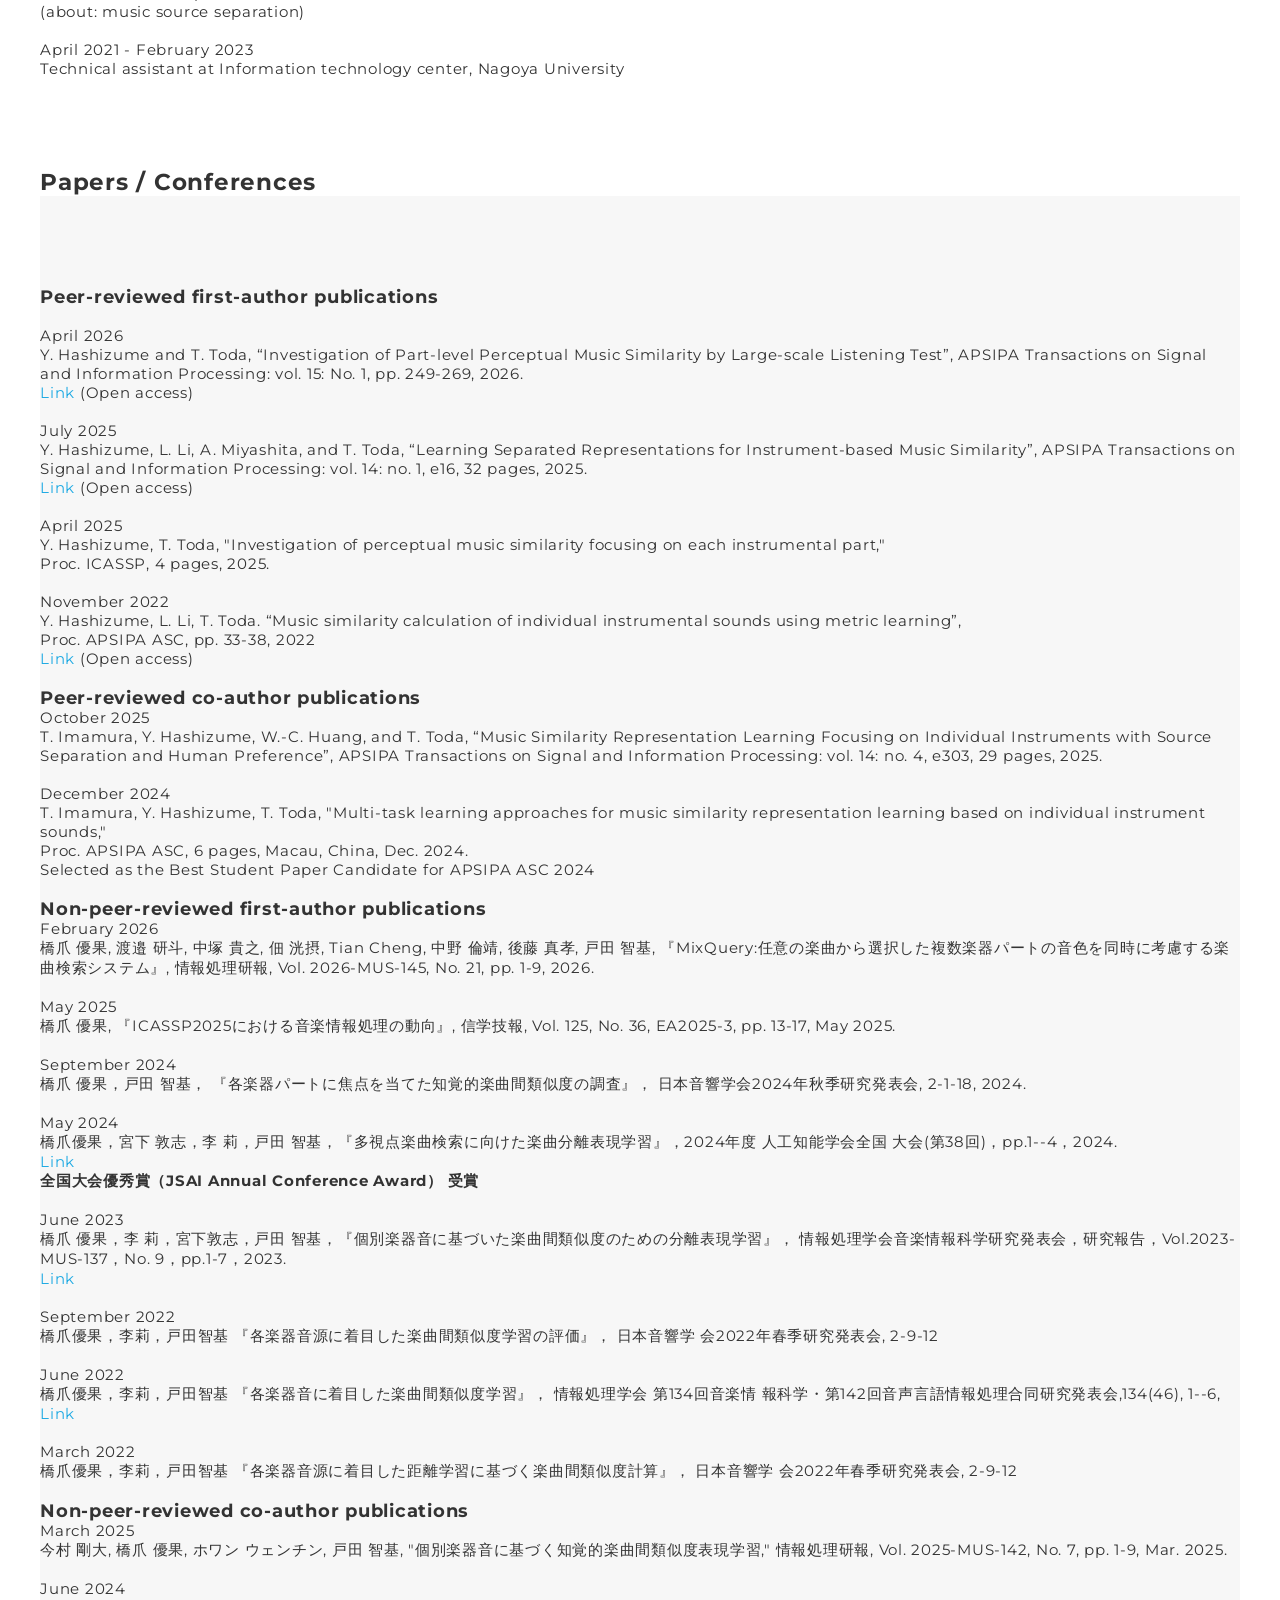
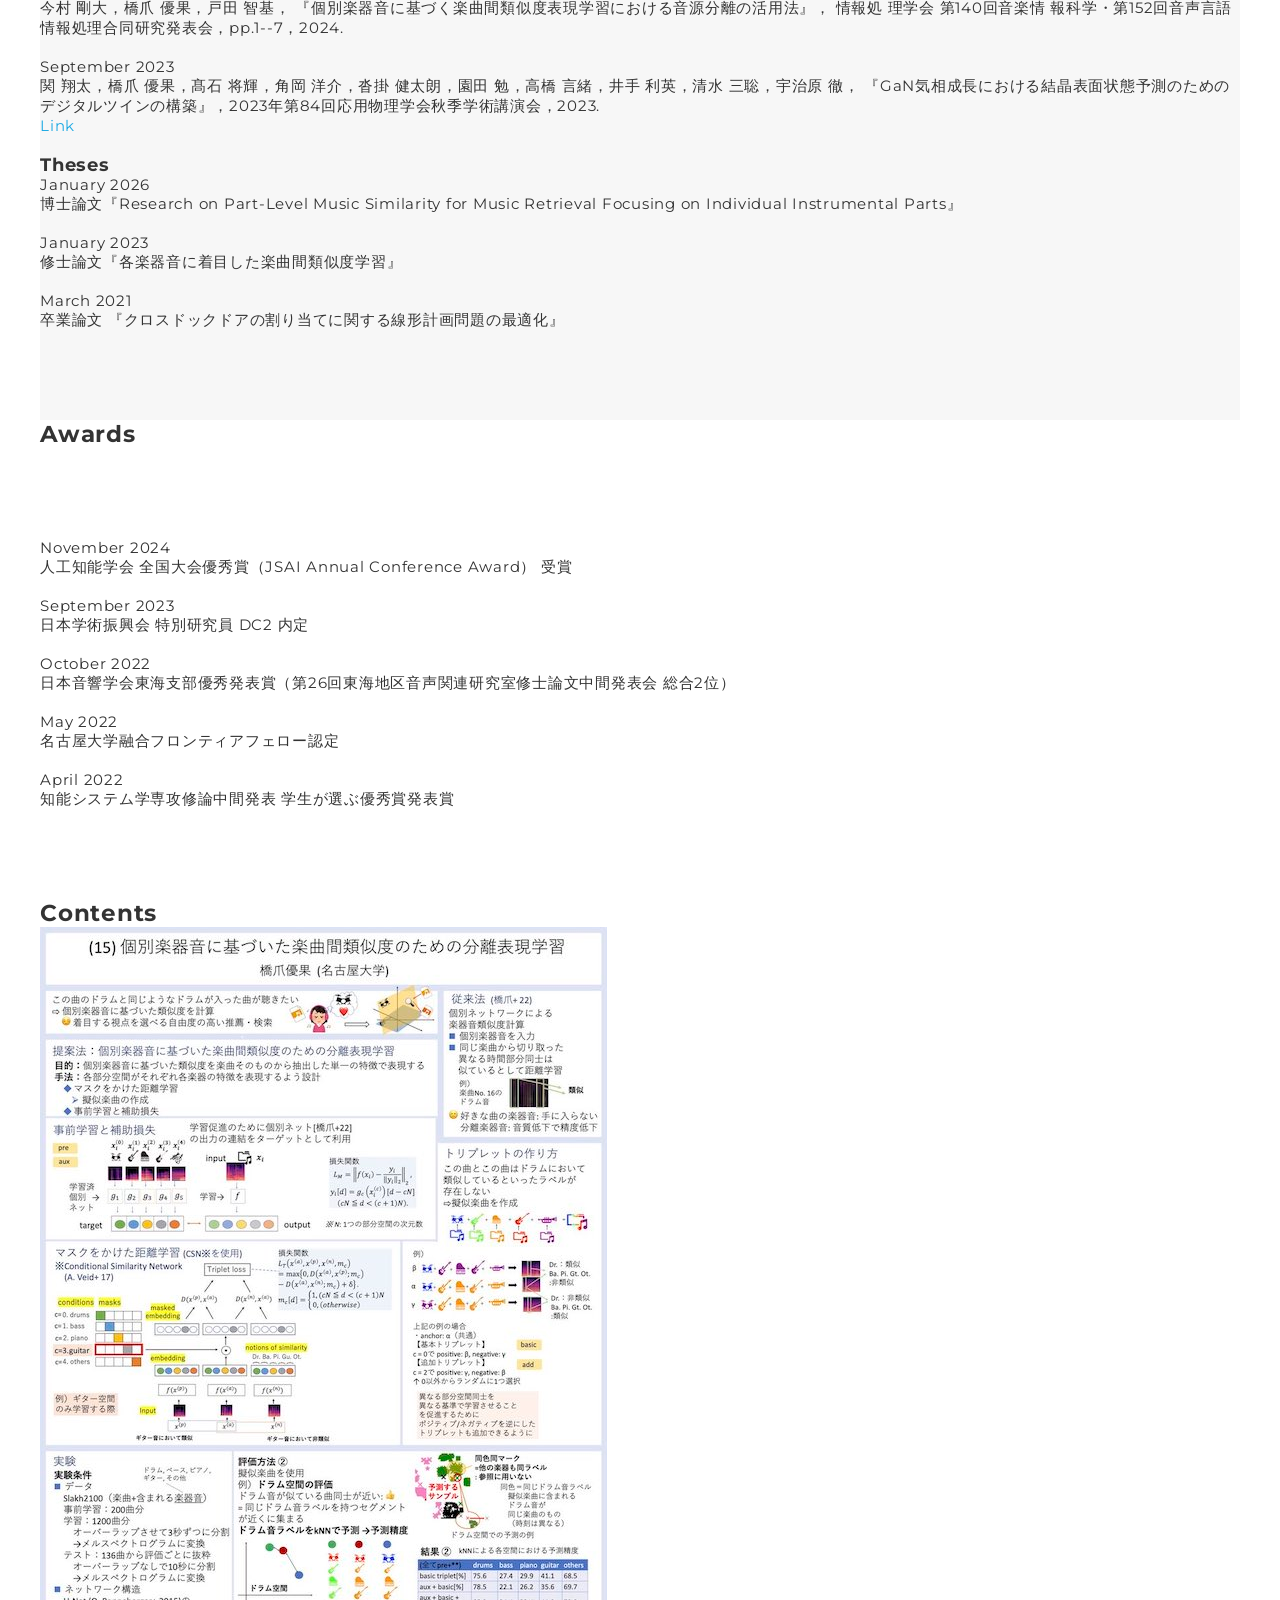
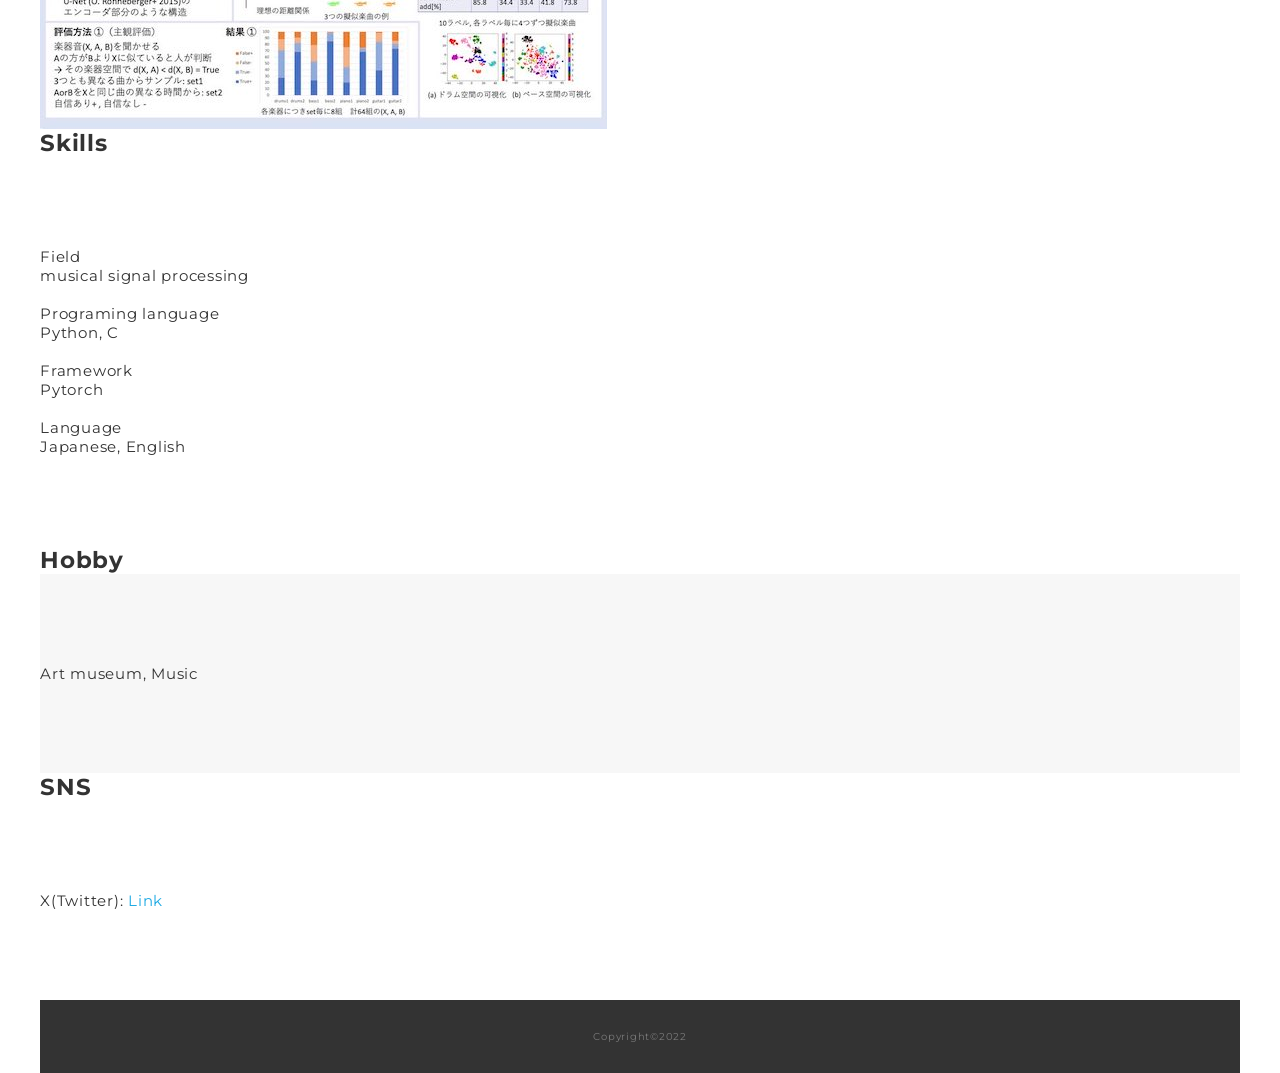
==== commit 372a81de: "edit age" ====
--- a/index.html
+++ b/index.html
@@ -41,16 +41,17 @@
         <div class="profile-body">
           <p>
             Affiliation<br>
-            <a href=https://unit.aist.go.jp/hiiri/meirg>Media Interaction Group.</a><br>
+            <a href=https://unit.aist.go.jp/hiiri/meirg>Media Interaction Group,</a><br>
             Human Informatics and Interaction Research Institute,<br>
             Information Technology and Human Factors,<br>
-            National Institute of Advanced Industrial Science and Technology (AIST),<br>
+            National Institute of Advanced Industrial Science and Technology (AIST)<br>
 
           </p>
           <p>
             Age<br>
             <span id="age"></span>
           </p>
+          <script src="scripts.js"></script>
           <p>
             Research topic<br>
             Music Information Retrieval
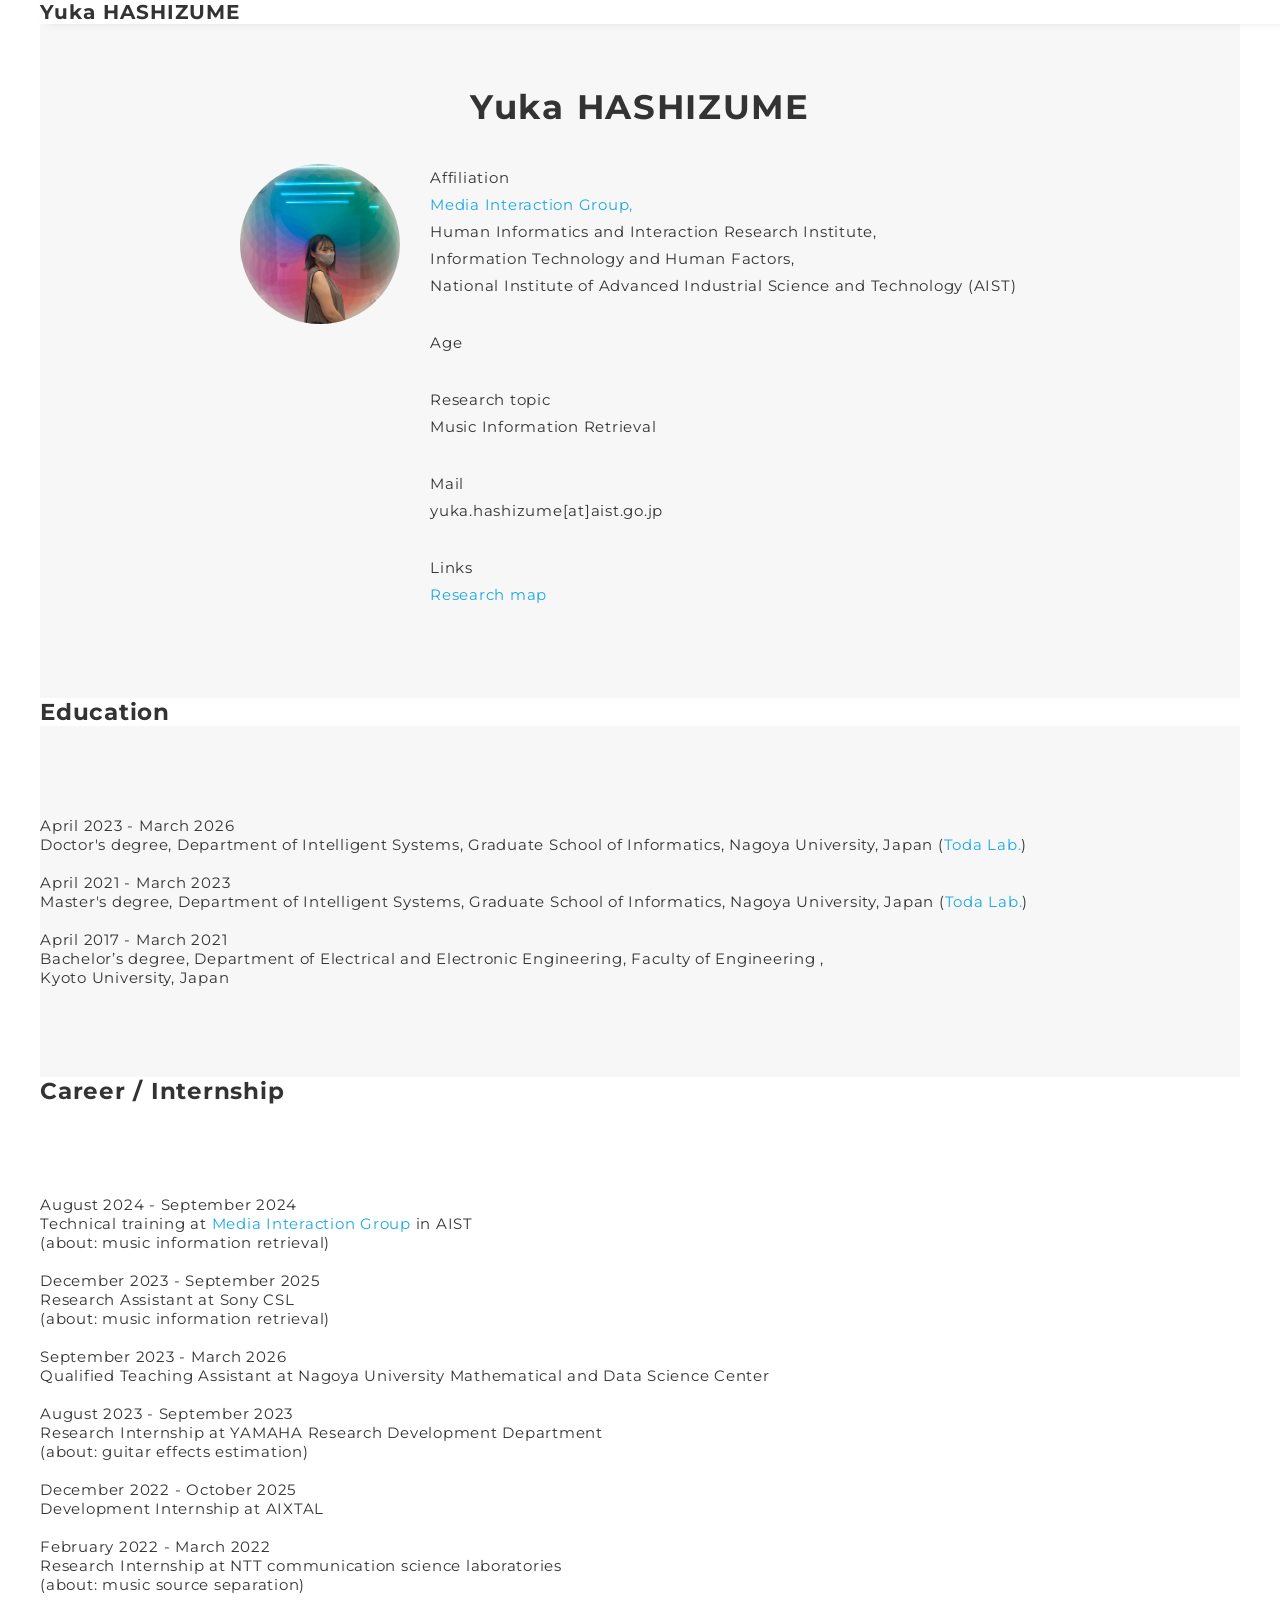
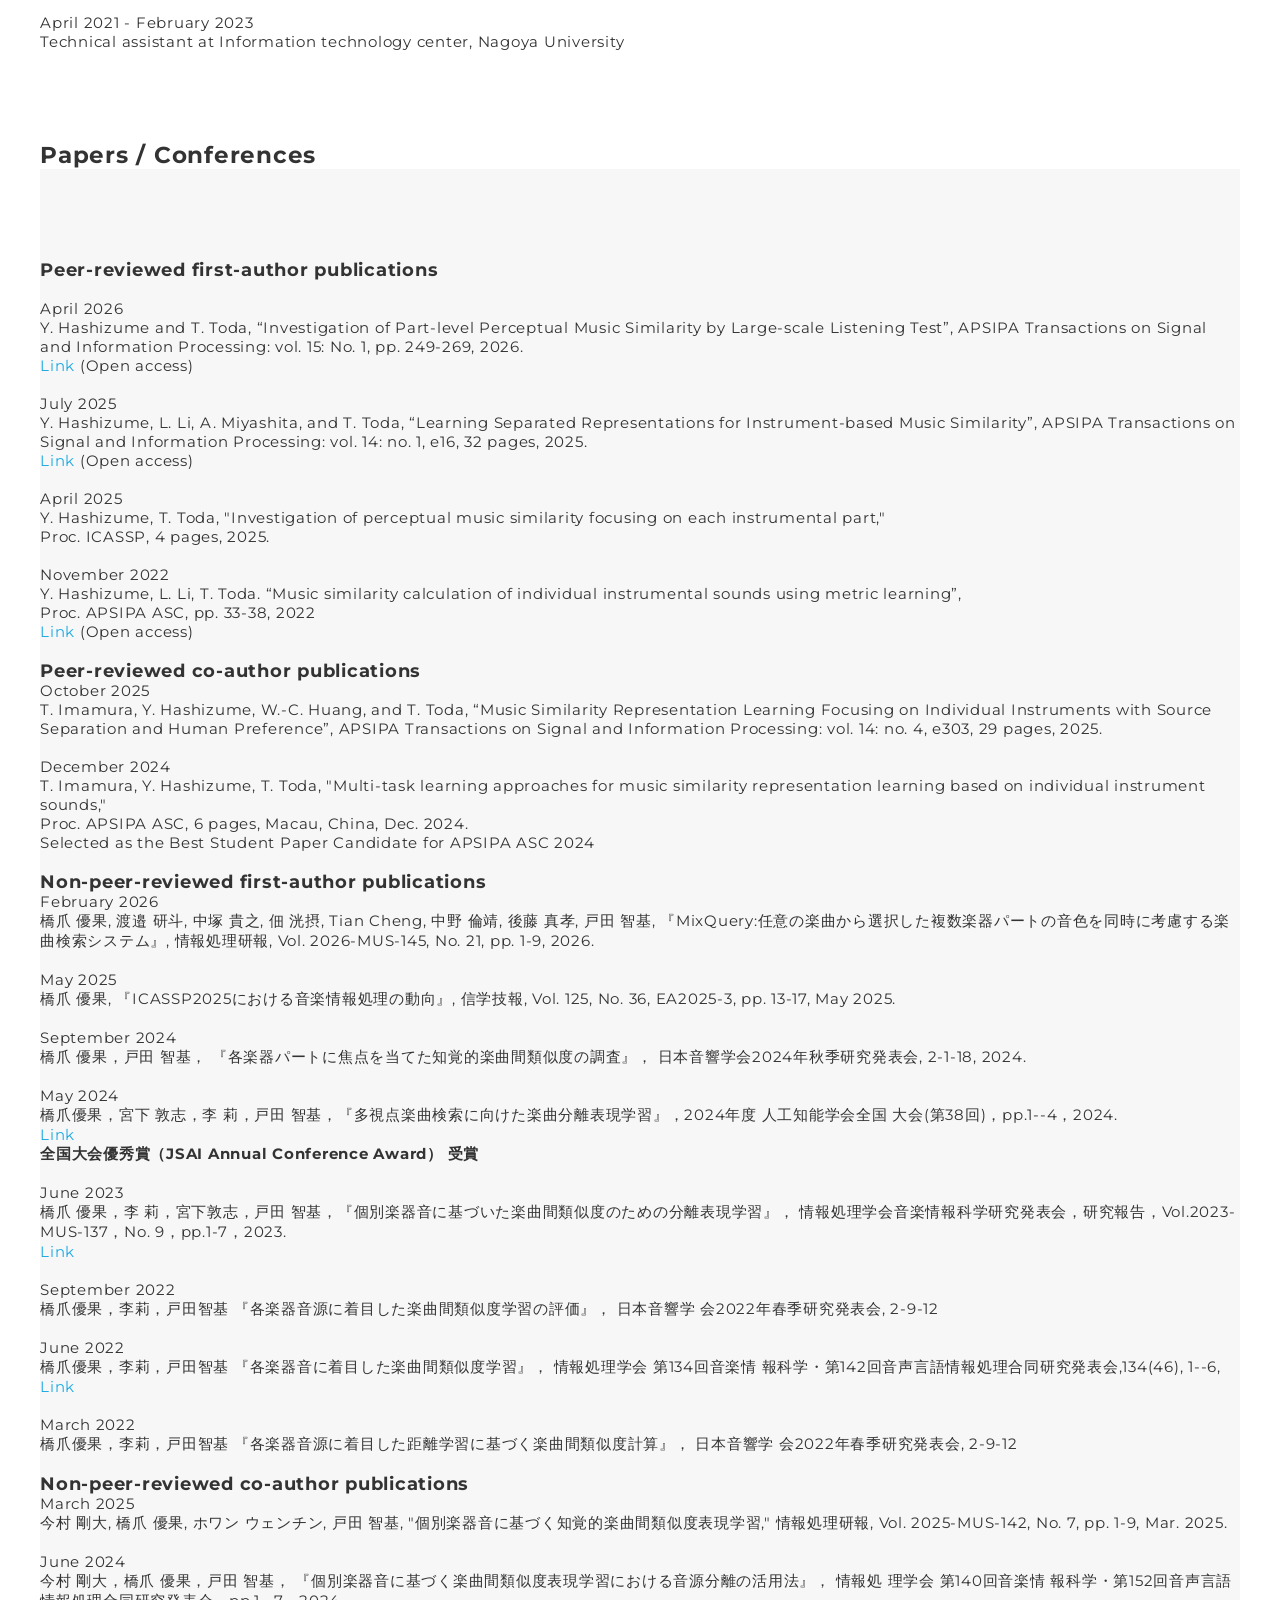
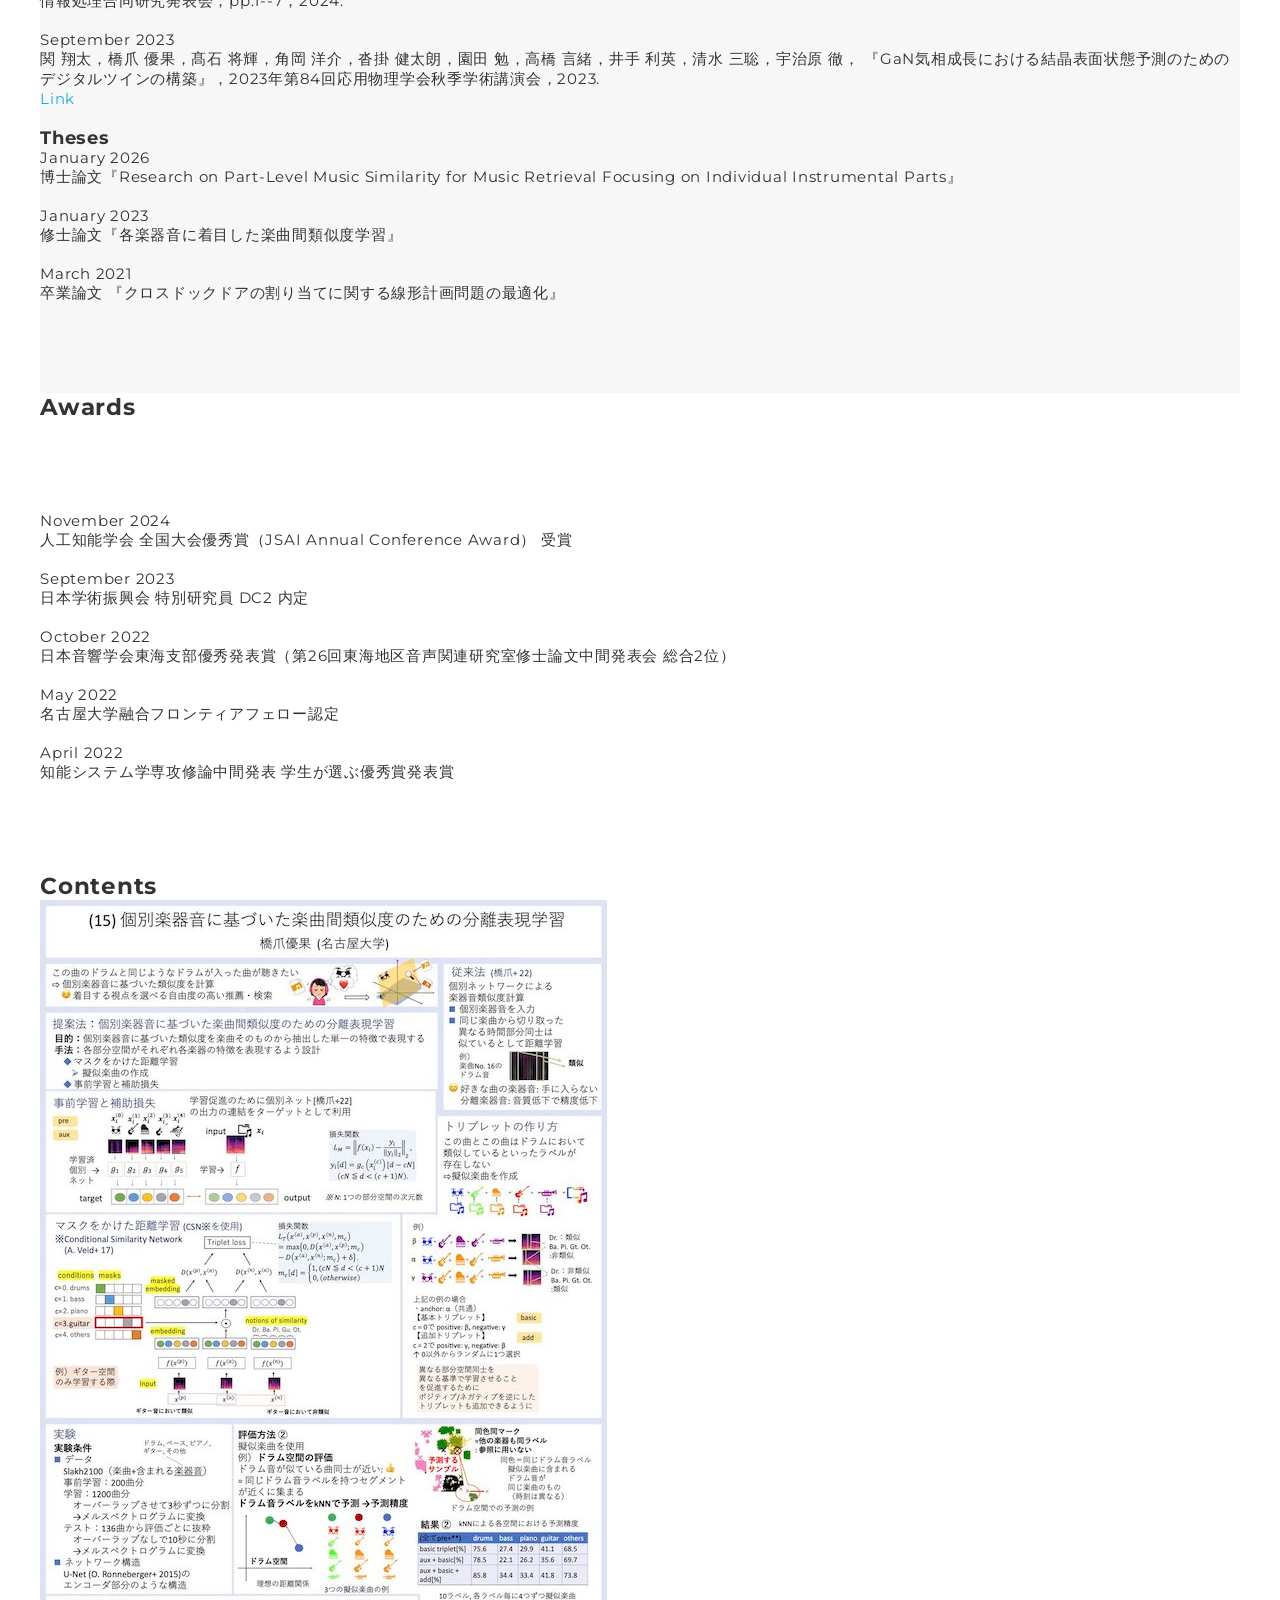
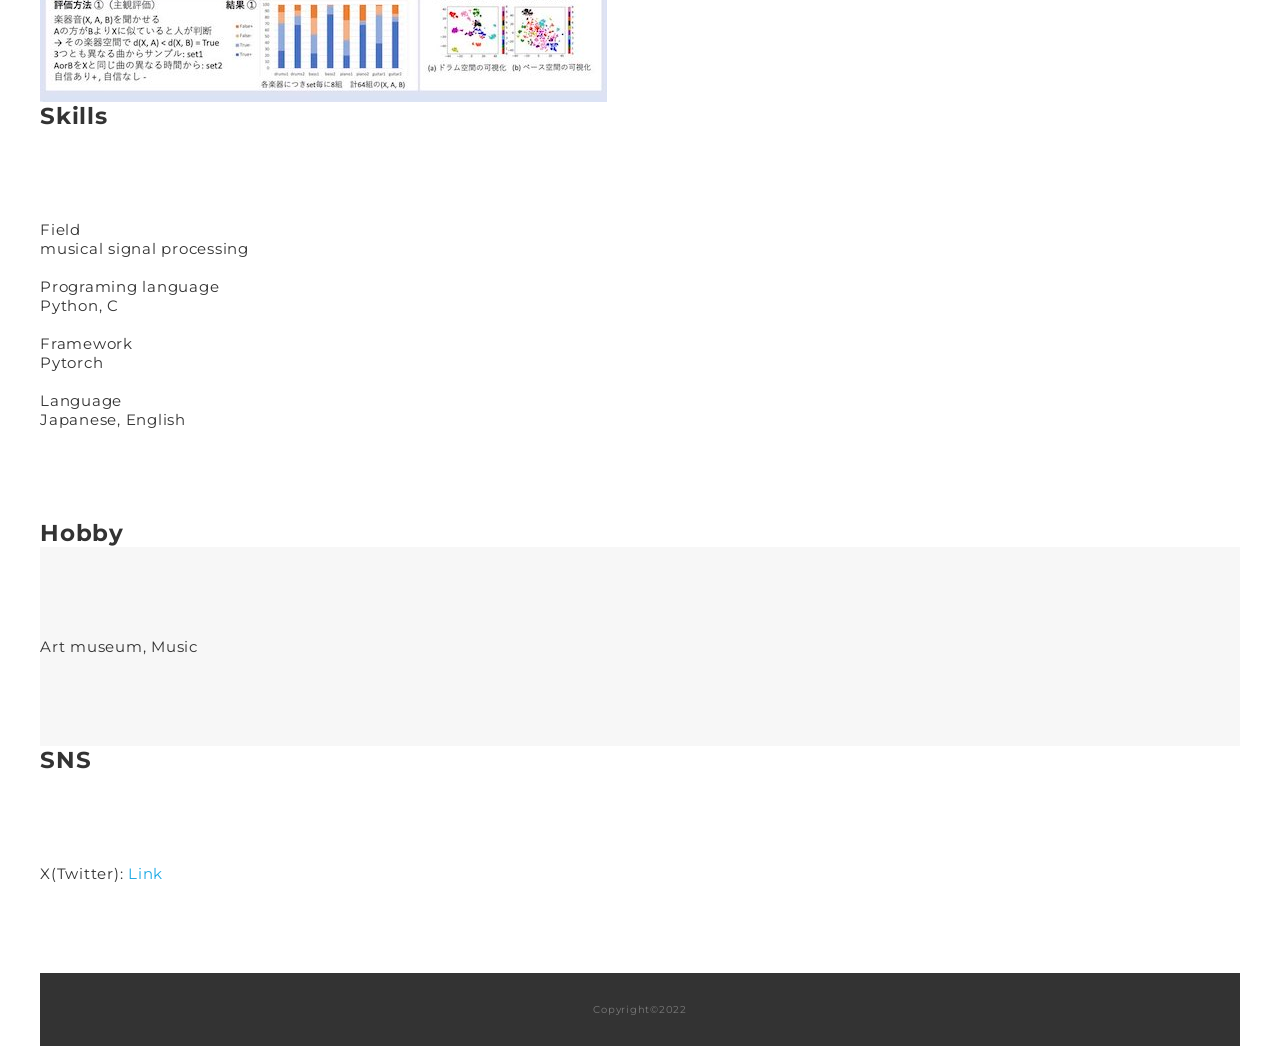
==== commit 4ea09025: "edit age" ====
--- a/index.html
+++ b/index.html
@@ -47,11 +47,11 @@
             National Institute of Advanced Industrial Science and Technology (AIST)<br>
 
           </p>
+          <script src="scripts.js"></script>
           <p>
             Age<br>
             <span id="age"></span>
           </p>
-          <script src="scripts.js"></script>
           <p>
             Research topic<br>
             Music Information Retrieval
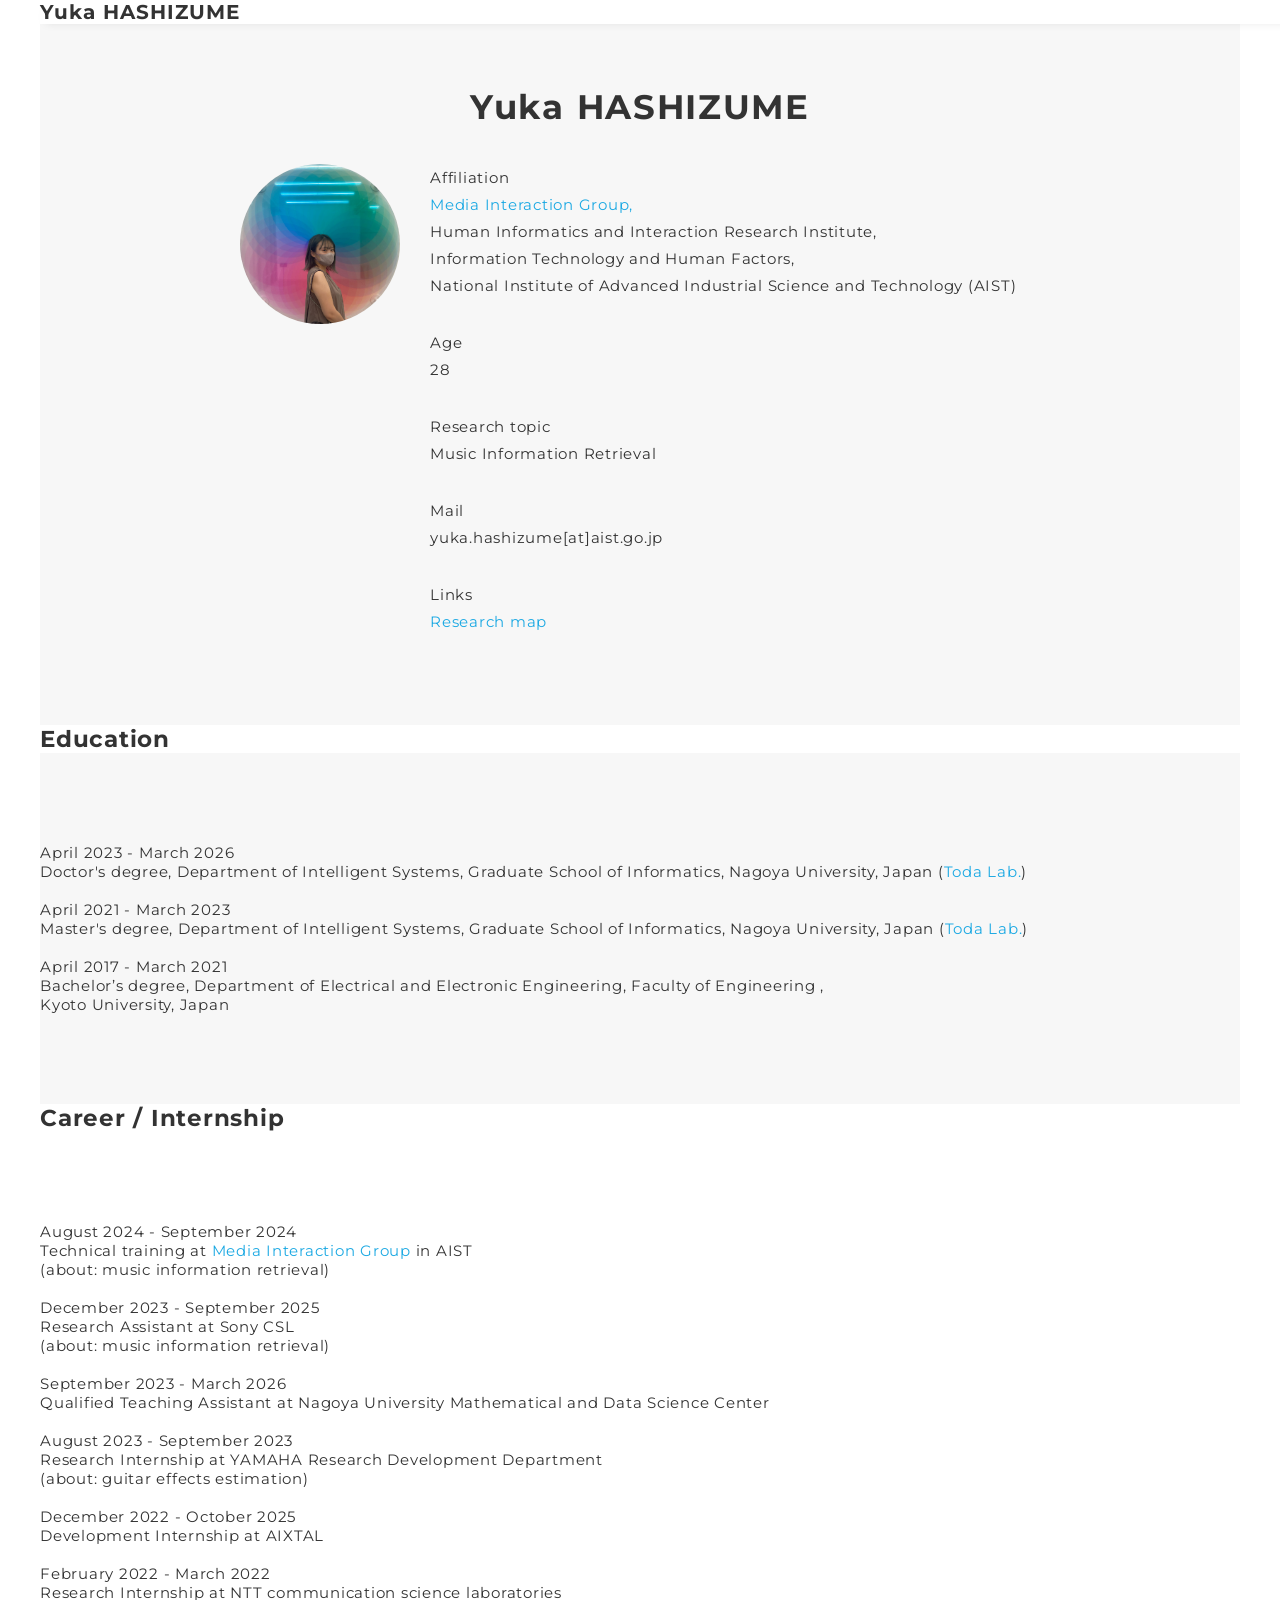
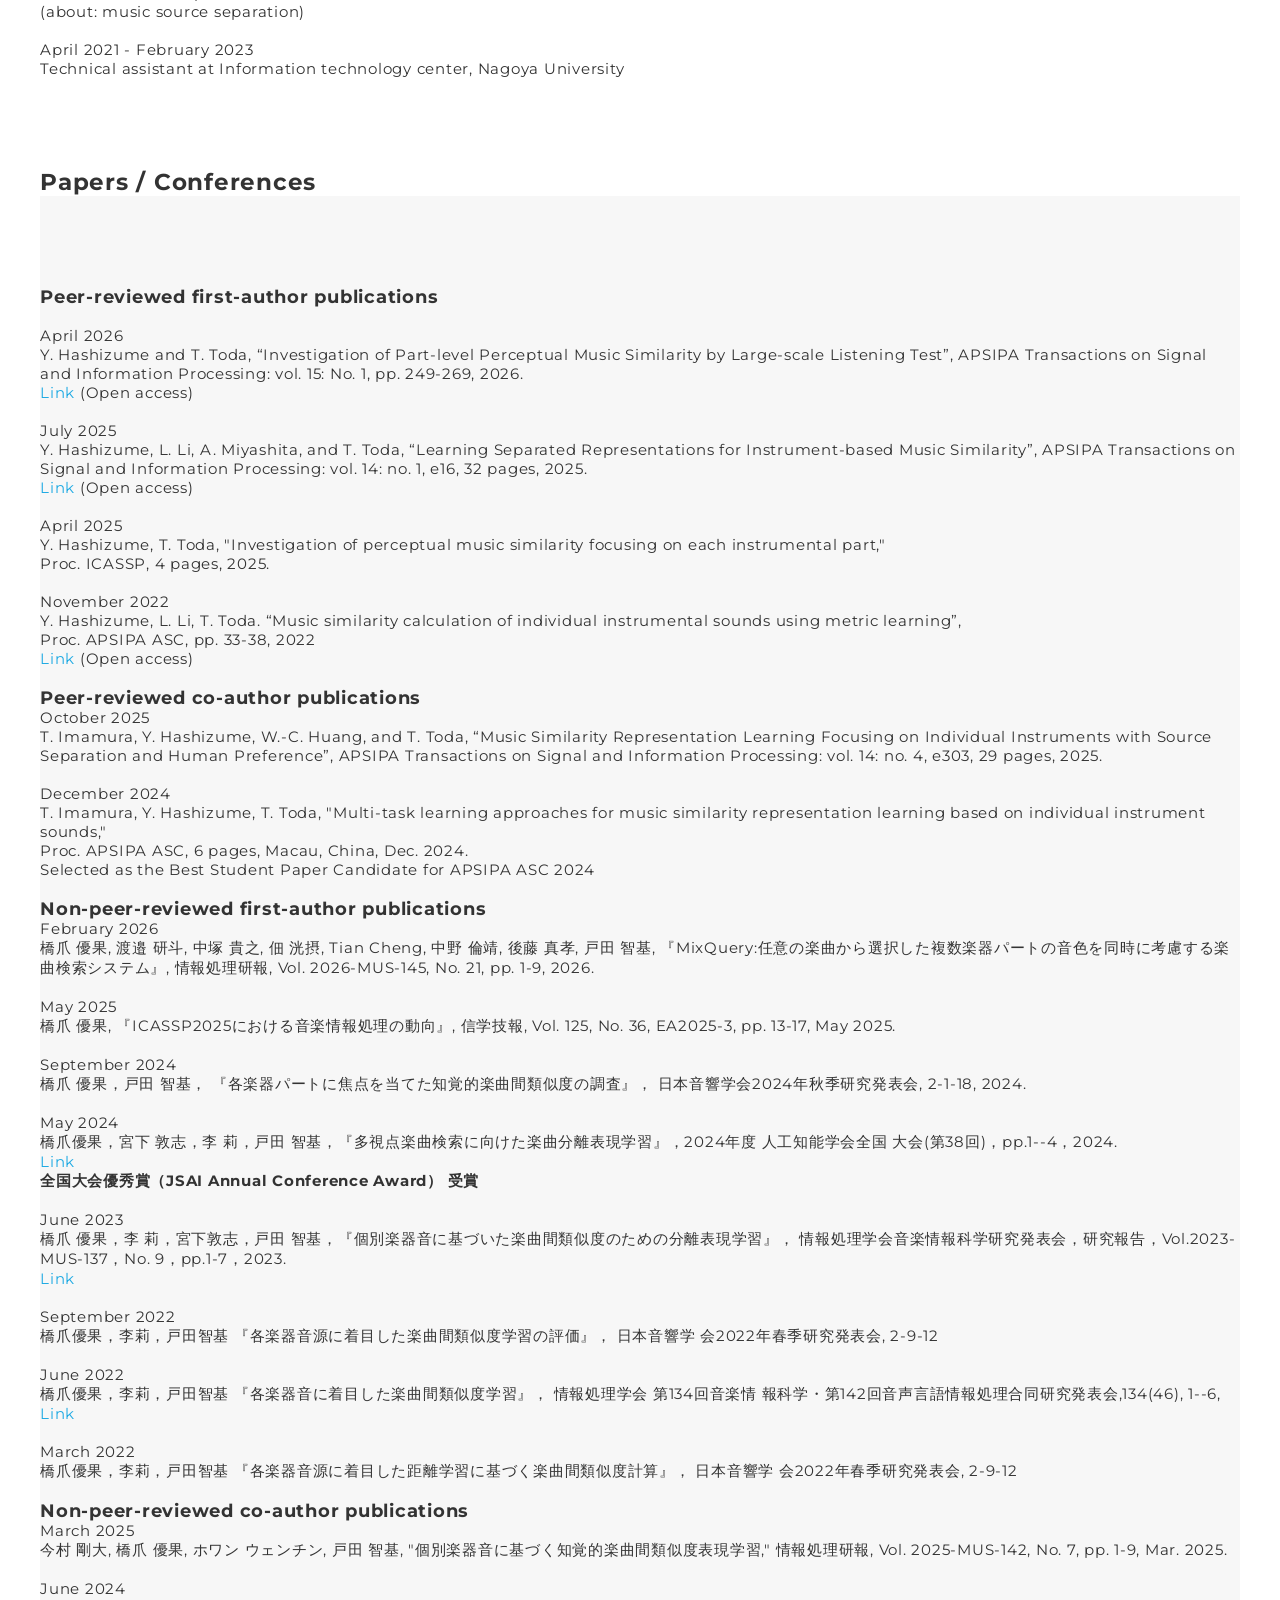
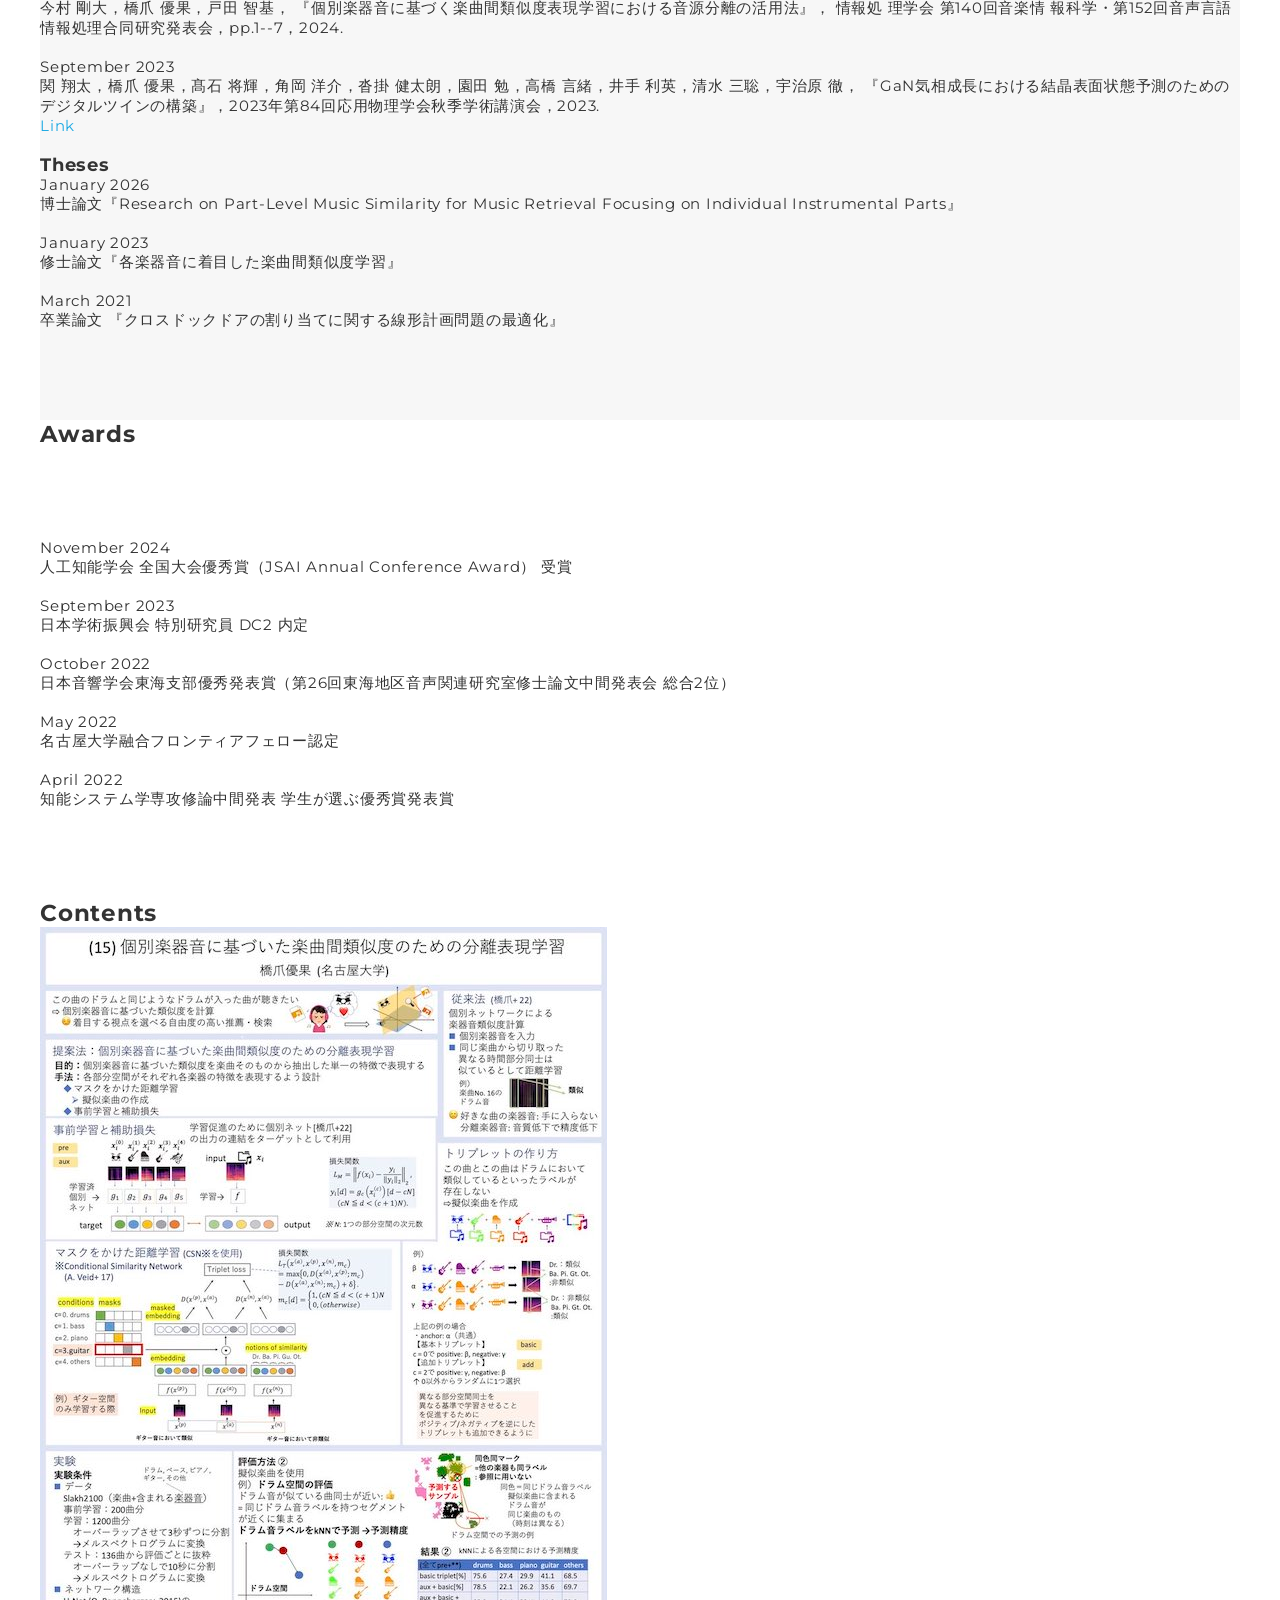
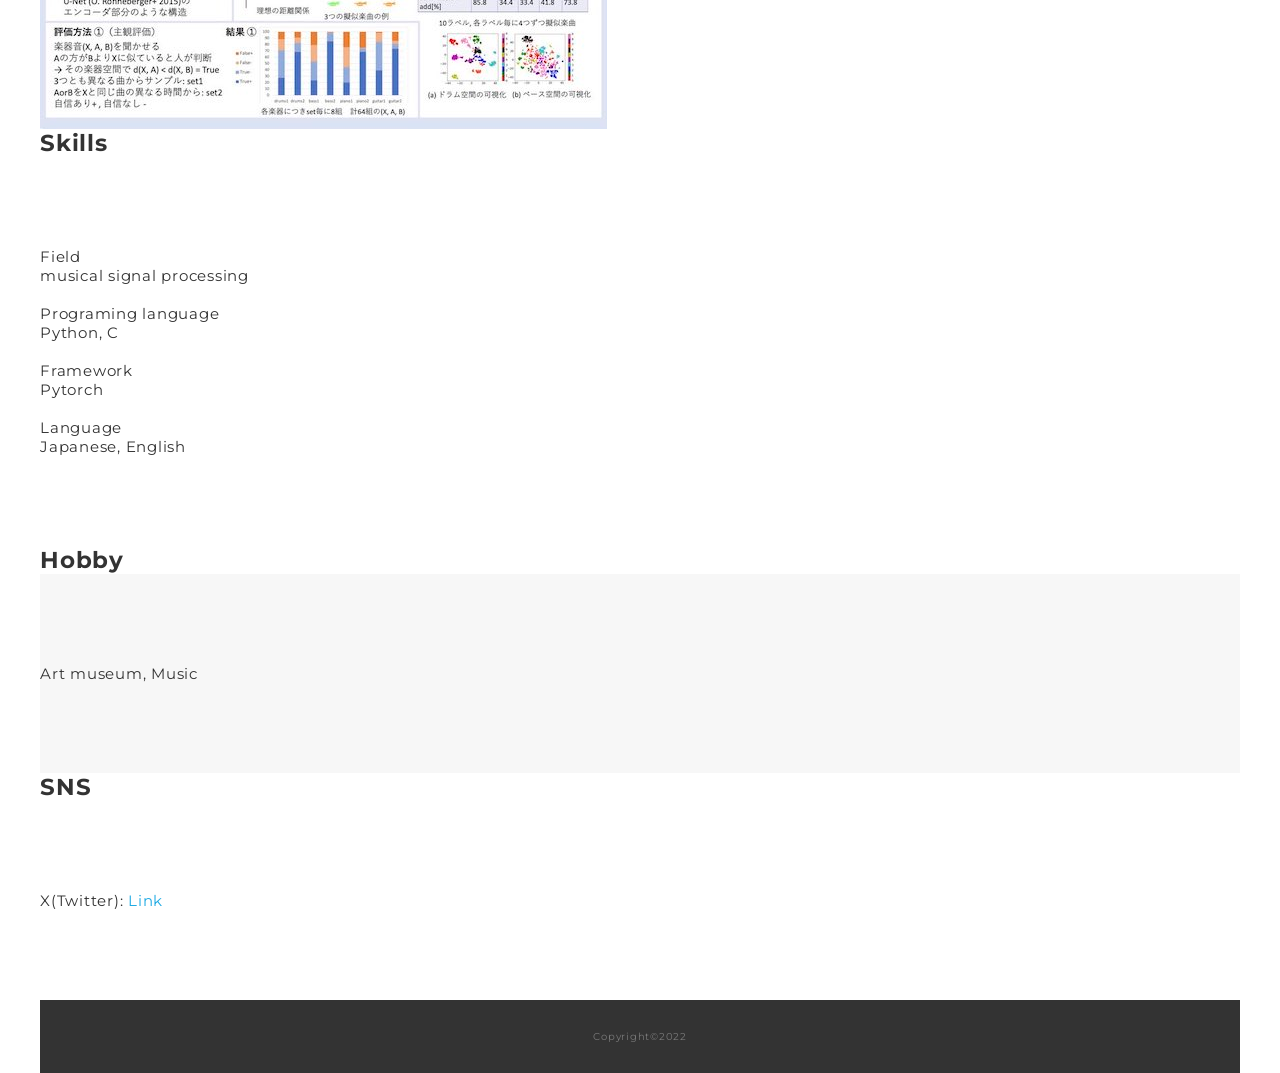
==== commit 1856df4c: "edit age" ====
--- a/index.html
+++ b/index.html
@@ -47,11 +47,11 @@
             National Institute of Advanced Industrial Science and Technology (AIST)<br>
 
           </p>
-          <script src="scripts.js"></script>
           <p>
             Age<br>
             <span id="age"></span>
           </p>
+          <script src="scripts.js"></script>
           <p>
             Research topic<br>
             Music Information Retrieval
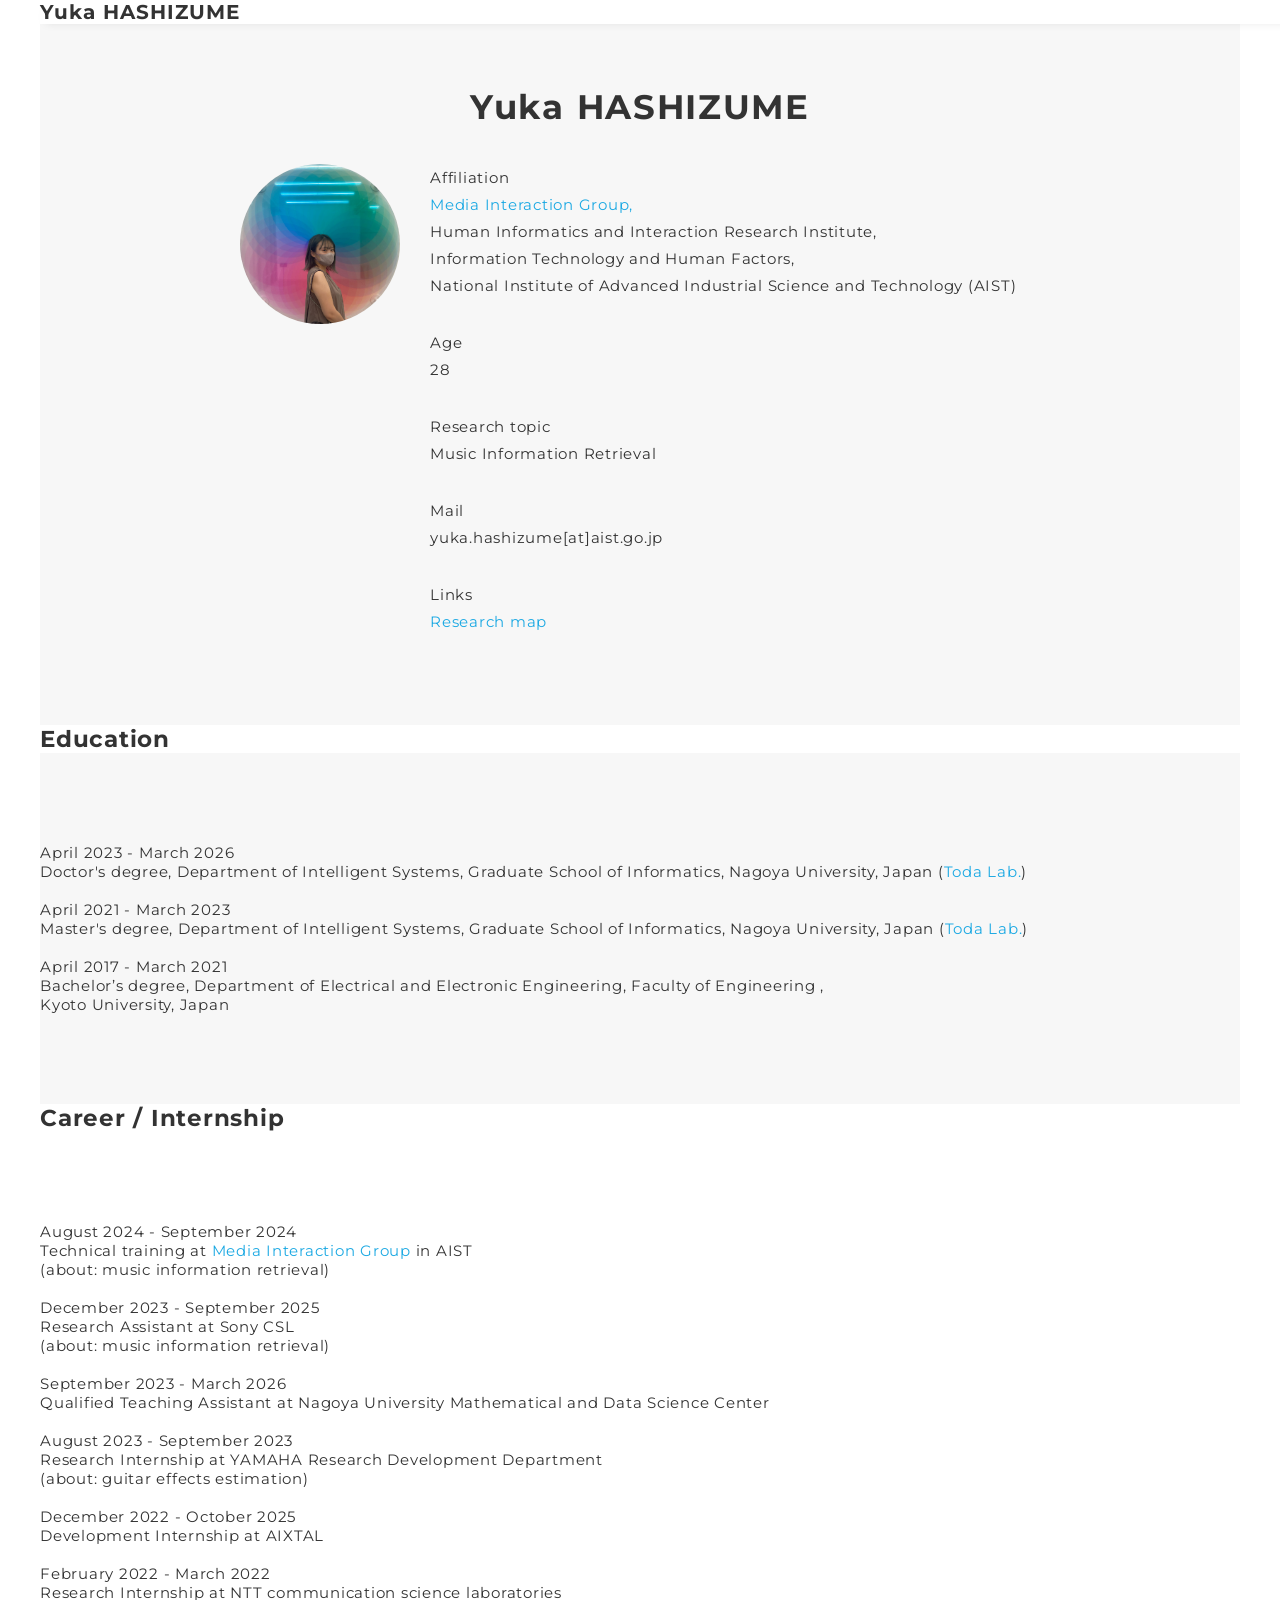
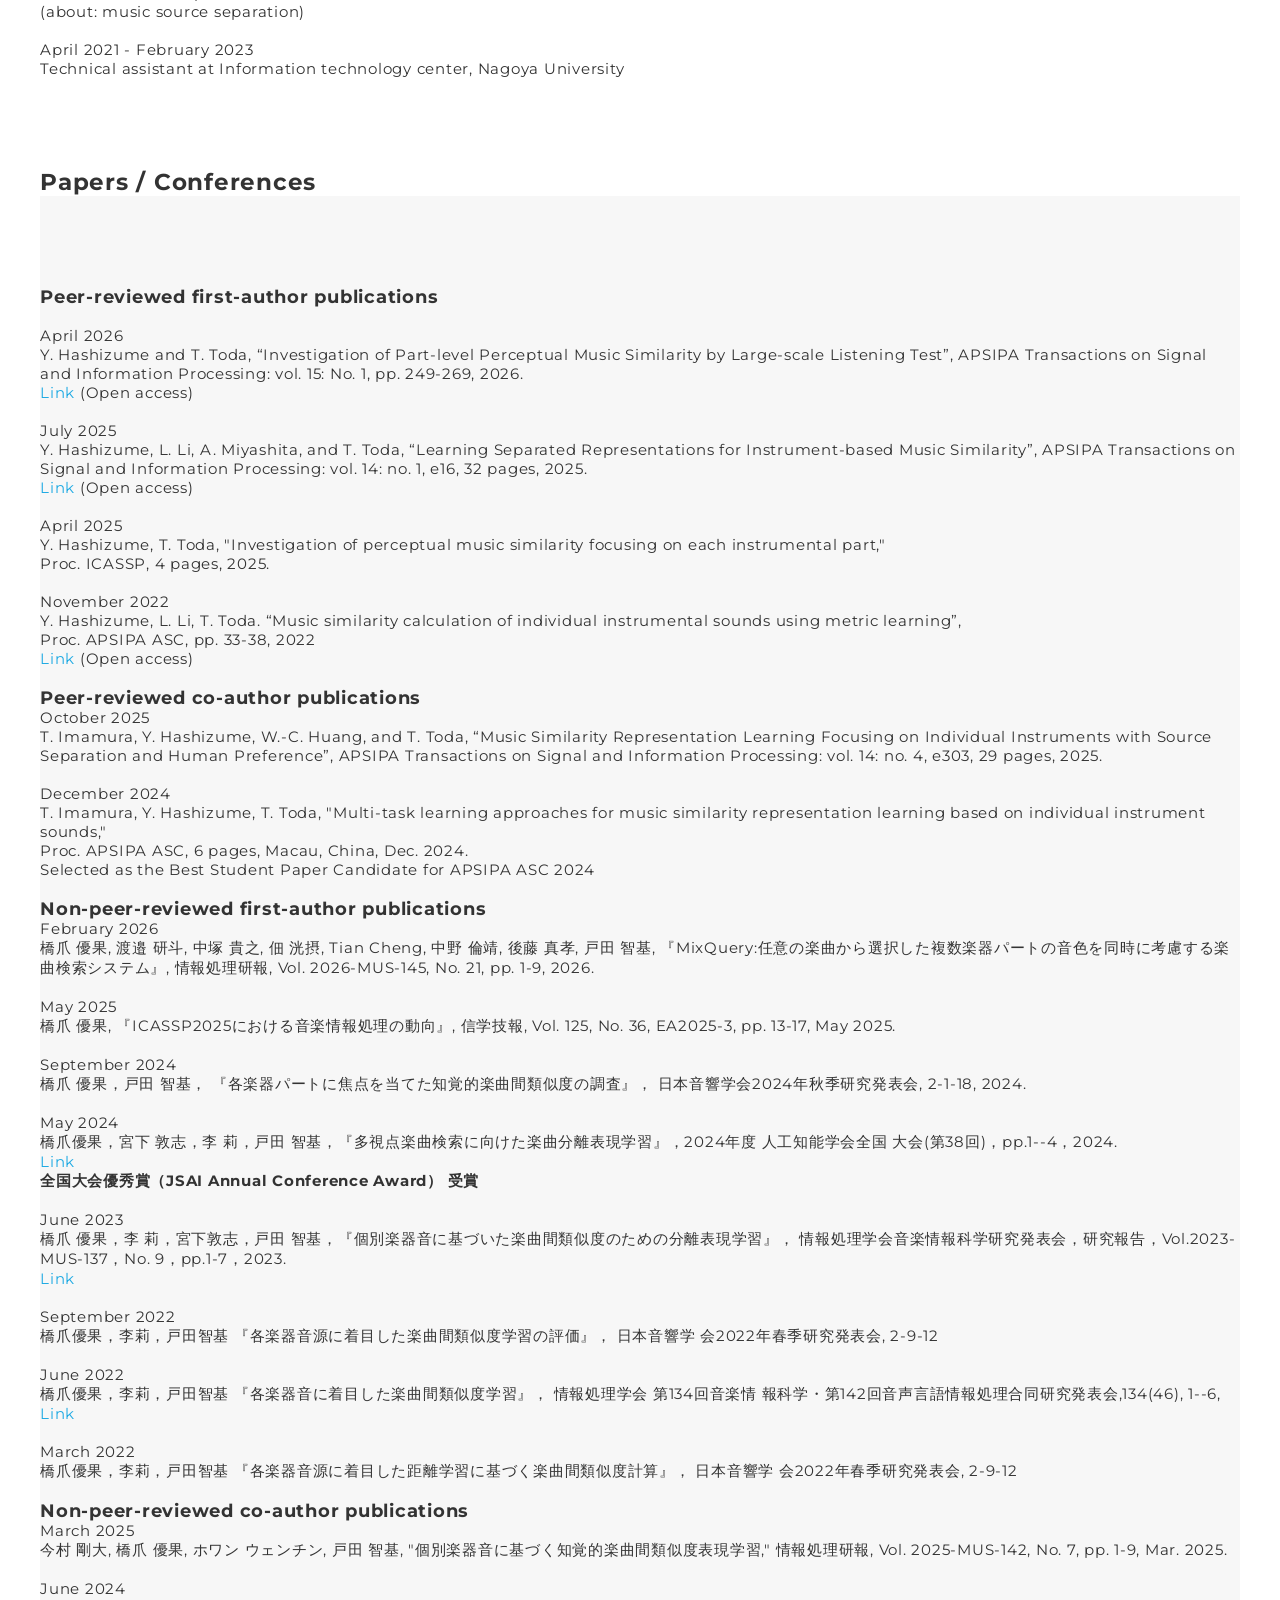
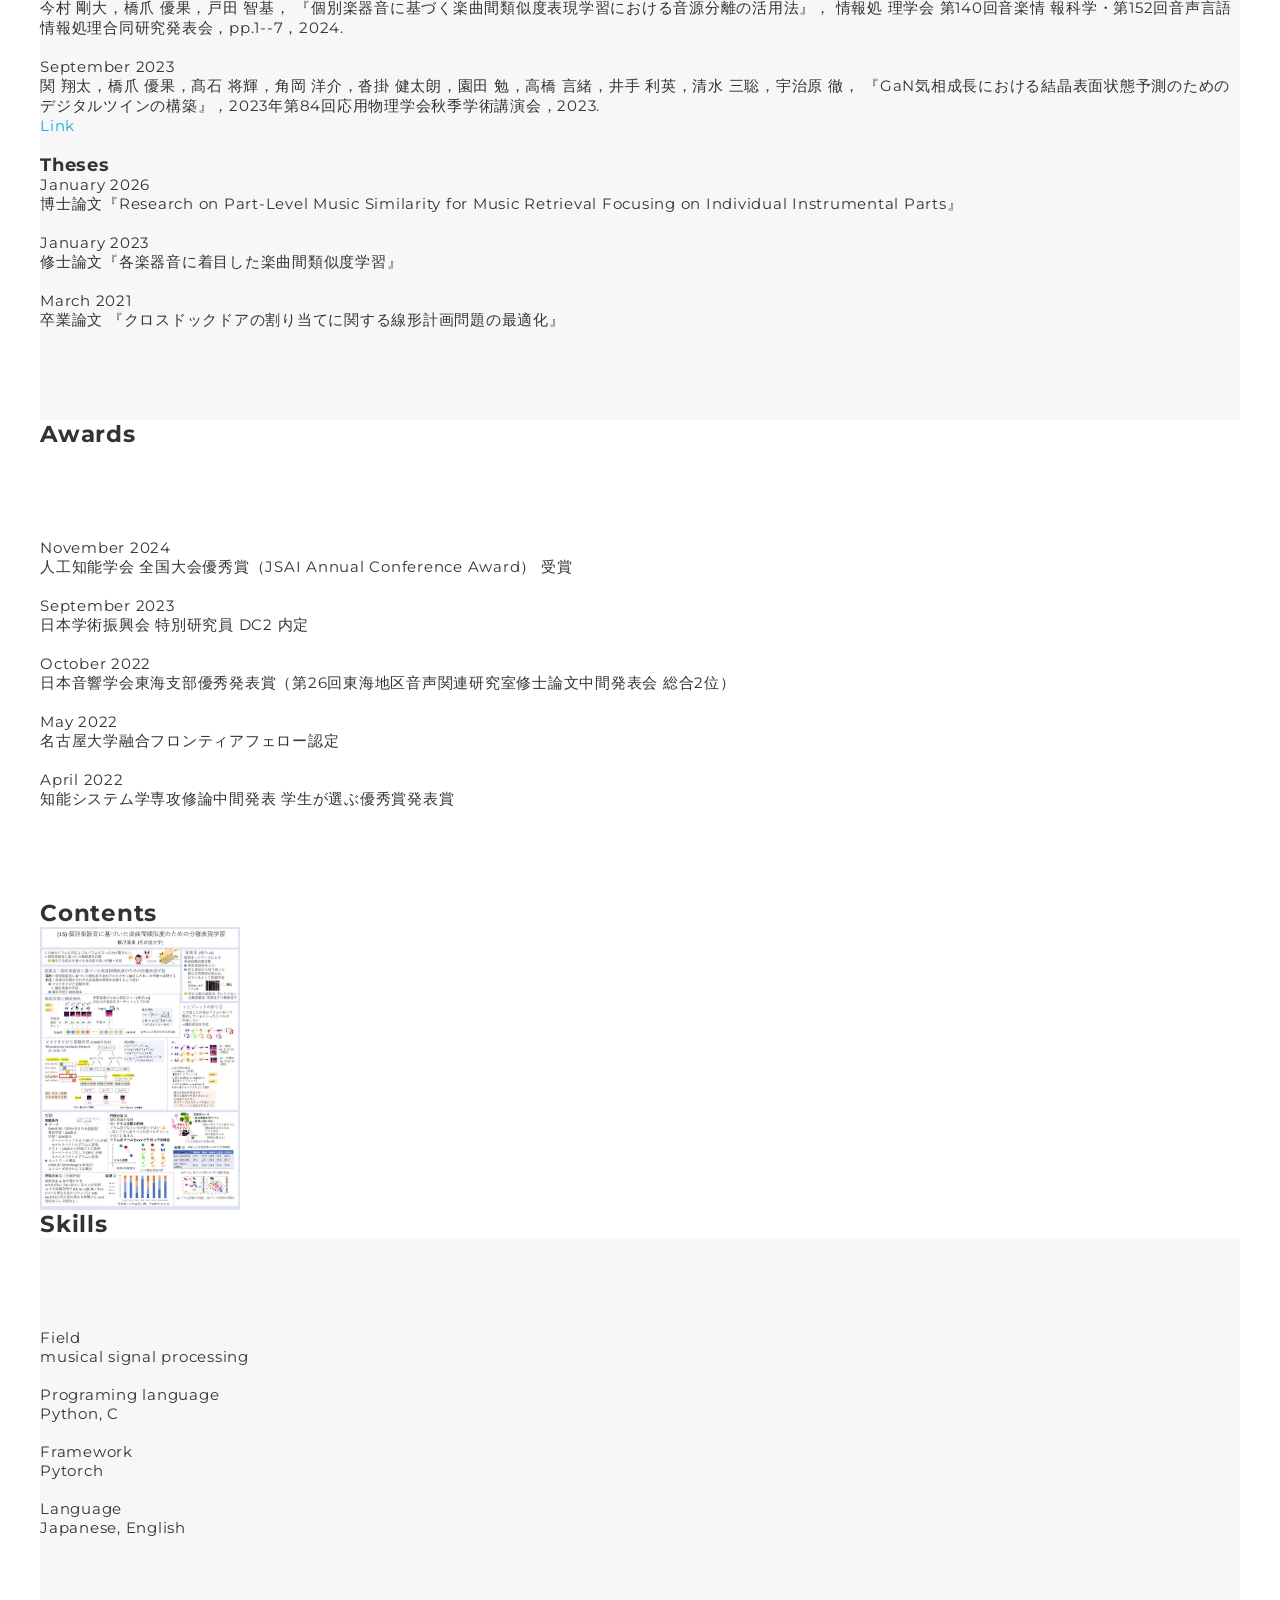
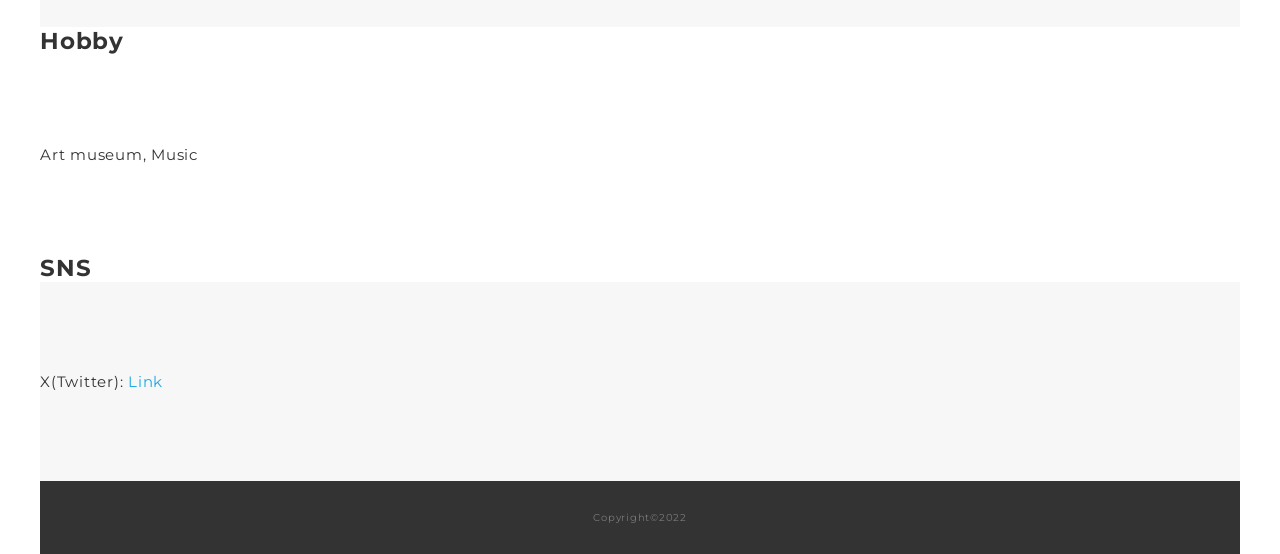
==== commit 5f2fd19d: "edit contents" ====
--- a/index.html
+++ b/index.html
@@ -311,13 +311,9 @@
       <!-- carrer -->
       <h2 class="sectitle">Contents</h2>
 
-      <body>
-        <div class="thumbnail">
-          <img src="poster_2023_mini.jpeg" alt="DisentangledInstrumentalSimilarity"
-            onclick="openImage('poster_2023.jpeg')">
-        </div>
-        <script src="scripts.js"></script>
-      </body>
+      <a href="poster_2023.jpeg" target="_blank">
+        <img src="poster_2023_mini.jpeg" alt="thumbnail" width="200">
+      </a>
 
       <!-- skill -->
       <h2 class="sectitle">Skills</h2>
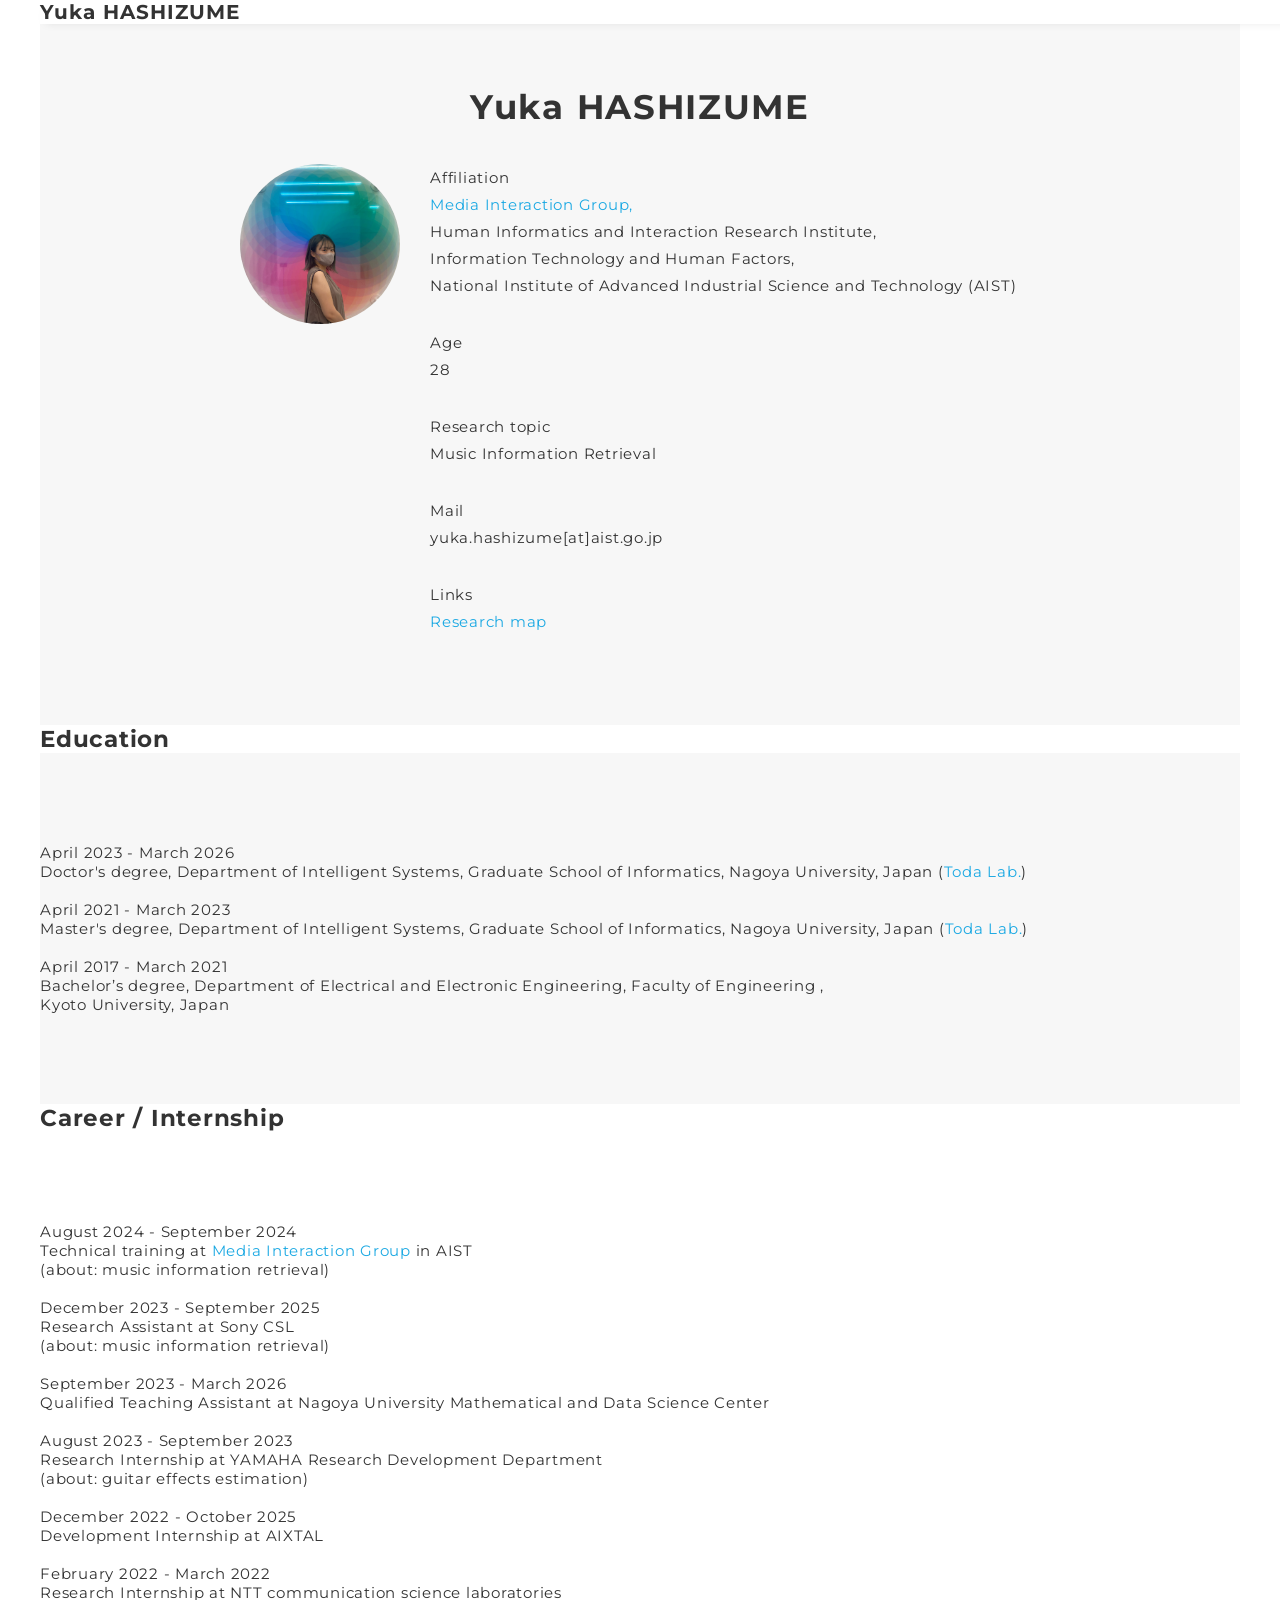
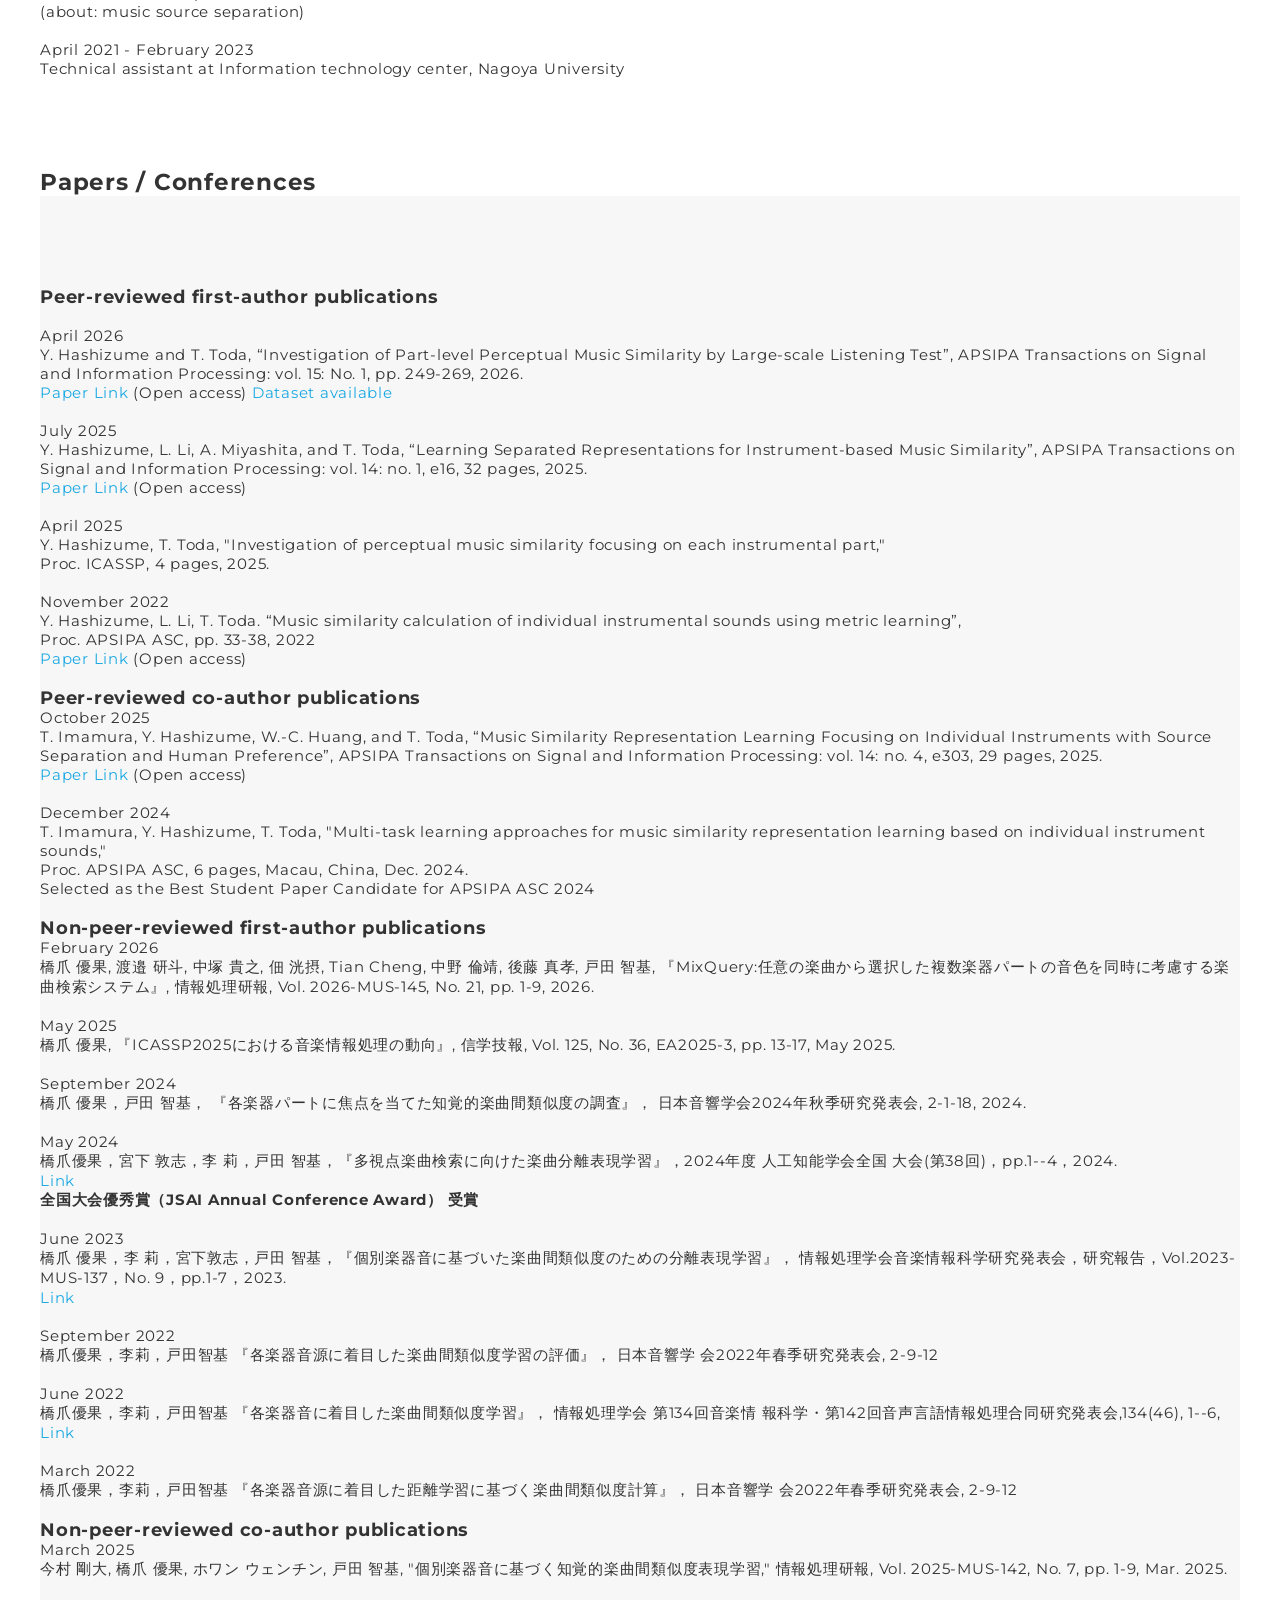
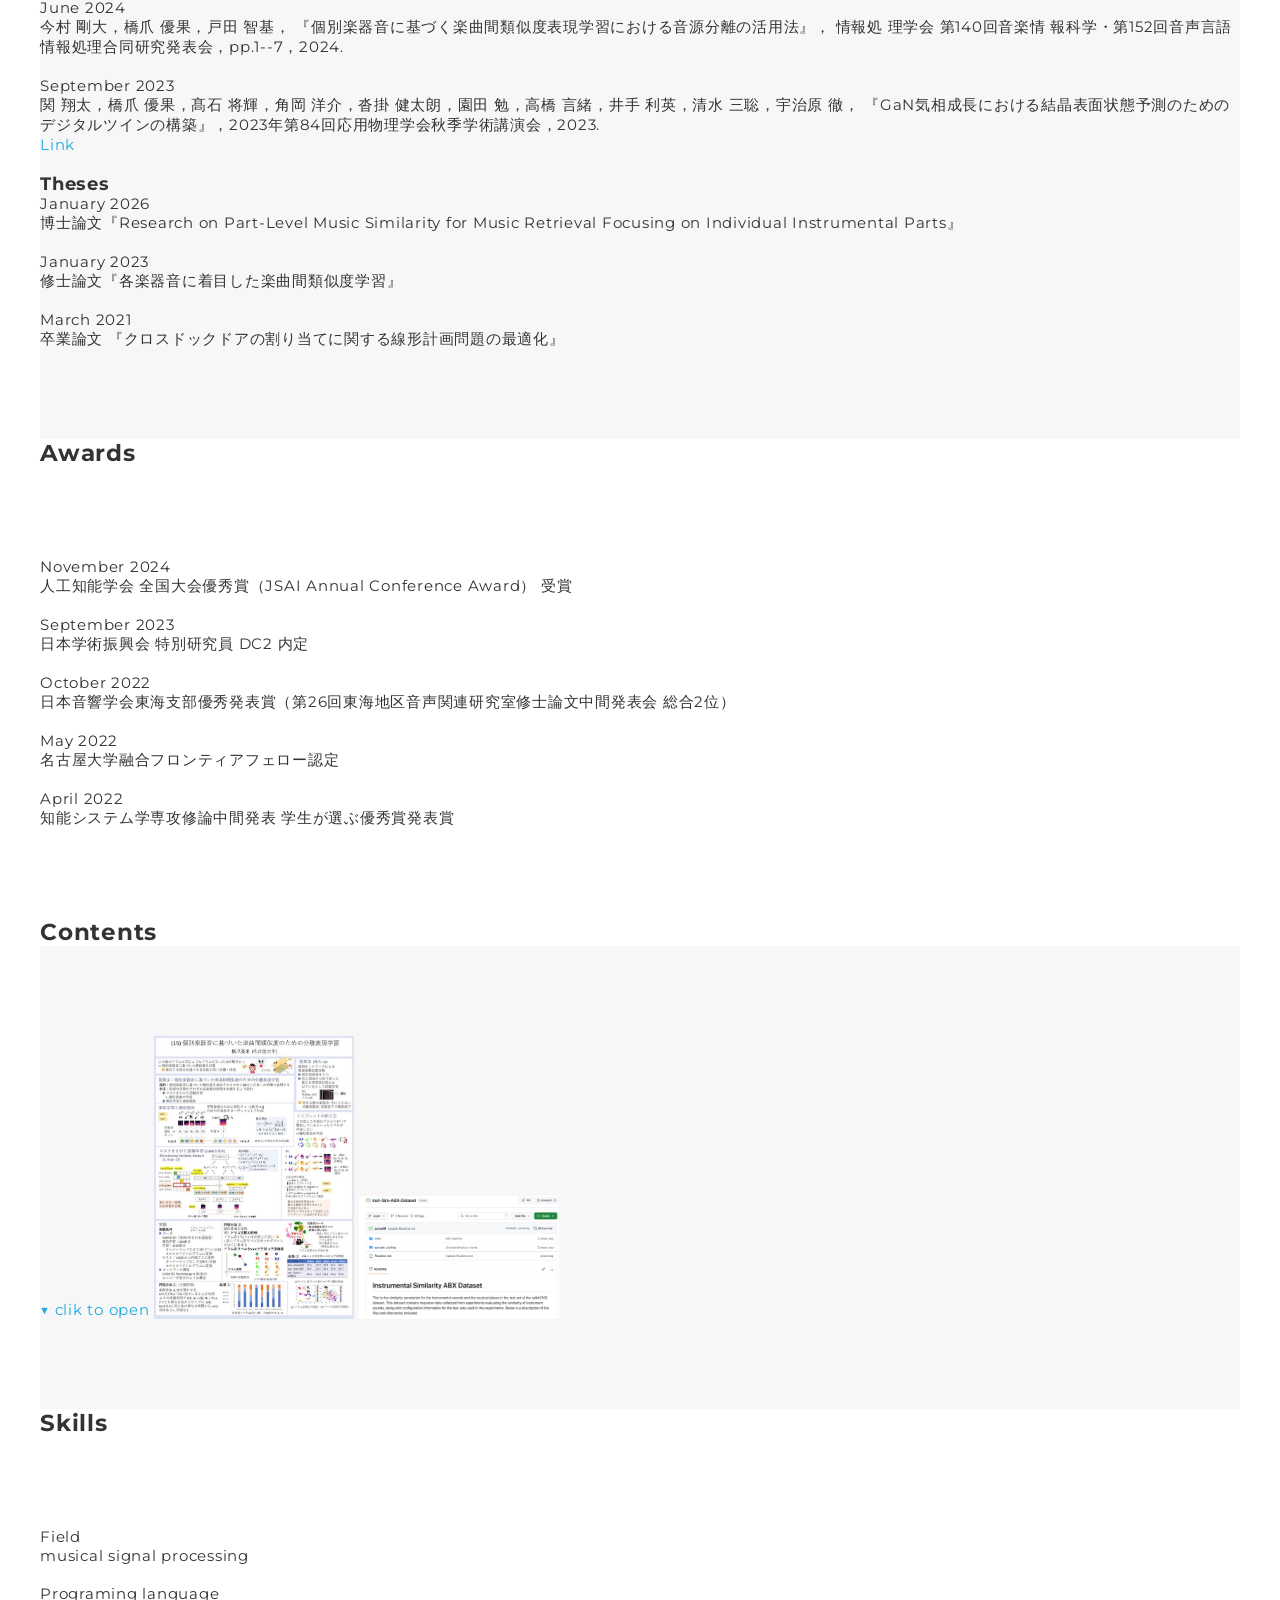
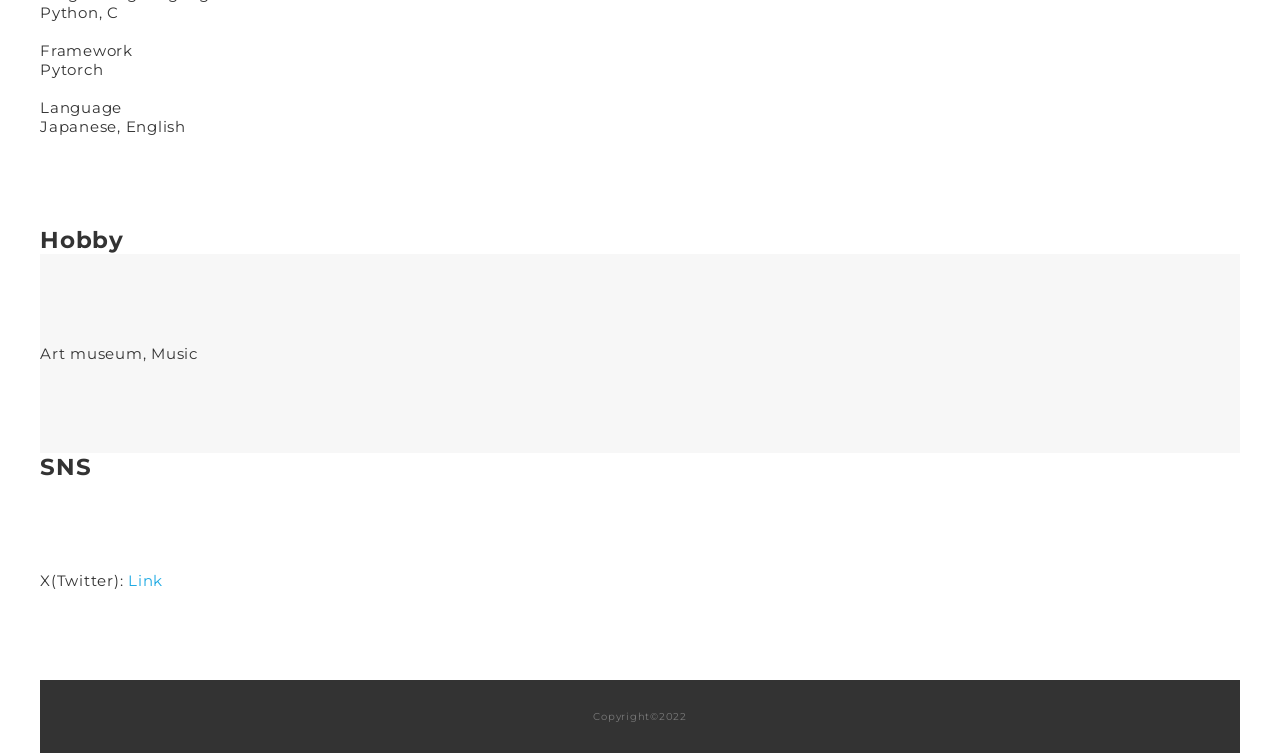
==== commit 1fb26778: "add links" ====
--- a/index.html
+++ b/index.html
@@ -145,9 +145,10 @@
           April 2026<br>
           Y. Hashizume and T. Toda, “Investigation of Part-level Perceptual Music Similarity by Large-scale Listening
           Test”, APSIPA Transactions on Signal and Information Processing: vol. 15: No. 1, pp. 249-269, 2026.<br>
-          <a
-            href="https://www.emerald.com/atsip/article/15/1/249/1359544/Investigation-of-part-level-perceptual-music">Link</a>
+          <a href="https://www.emerald.com/atsip/article/15/1/249/1359544/Investigation-of-part-level-perceptual-music">Paper
+            Link</a>
           (Open access)
+          <a href="https://github.com/zume06/Inst-Sim-ABX-Dataset">Dataset available</a>
         </p>
         <br>
         <p>
@@ -156,7 +157,8 @@
           Music Similarity”, APSIPA Transactions on Signal and Information Processing: vol. 14: no. 1, e16, 32 pages,
           2025.<br>
           <a
-            href="https://www.emerald.com/atsip/article/14/1/1/1358571/Learning-Separated-Representations-for-Instrument">Link</a>
+            href="https://www.emerald.com/atsip/article/14/1/1/1358571/Learning-Separated-Representations-for-Instrument">Paper
+            Link</a>
           (Open access)
         </p>
         <br>
@@ -171,7 +173,8 @@
           Y. Hashizume, L. Li, T. Toda. “Music similarity calculation of individual instrumental sounds using metric
           learning”,<br>
           Proc. APSIPA ASC, pp. 33-38, 2022<br>
-          <a href="http://www.apsipa.org/proceedings/2022/APSIPA%202022/TuAM1-2/1570834877.pdf">Link</a> (Open access)
+          <a href="http://www.apsipa.org/proceedings/2022/APSIPA%202022/TuAM1-2/1570834877.pdf">Paper Link</a> (Open
+          access)
         </p>
         <br>
         <h3 class="sectitle">Peer-reviewed co-author publications</h3>
@@ -179,7 +182,9 @@
           October 2025<br>
           T. Imamura, Y. Hashizume, W.-C. Huang, and T. Toda, “Music Similarity Representation Learning Focusing on
           Individual Instruments with Source Separation and Human Preference”, APSIPA Transactions on Signal and
-          Information Processing: vol. 14: no. 4, e303, 29 pages, 2025.
+          Information Processing: vol. 14: no. 4, e303, 29 pages, 2025.<br>
+          <a href="https://www.emerald.com/atsip/article/14/4/37/1335086">Paper Link</a> (Open
+          access)
         </p>
         <br>
         <p>
@@ -310,10 +315,17 @@
       </div>
       <!-- carrer -->
       <h2 class="sectitle">Contents</h2>
-
-      <a href="poster_2023.jpeg" target="_blank">
-        <img src="poster_2023_mini.jpeg" alt="thumbnail" width="200">
-      </a>
+      <div id="contents" class="about section">
+
+        <a href="poster_2023.jpeg" target="_blank">
+          ▼ clik to open
+          <img src="poster_2023_mini.jpeg" alt="thumbnail" width="200">
+        </a>
+        <a href="https://github.com/zume06/Inst-Sim-ABX-Dataset" target="_blank">
+          <img src="dataset_image.png" alt="thumbnail" width="200">
+        </a>
+
+      </div>
 
       <!-- skill -->
       <h2 class="sectitle">Skills</h2>
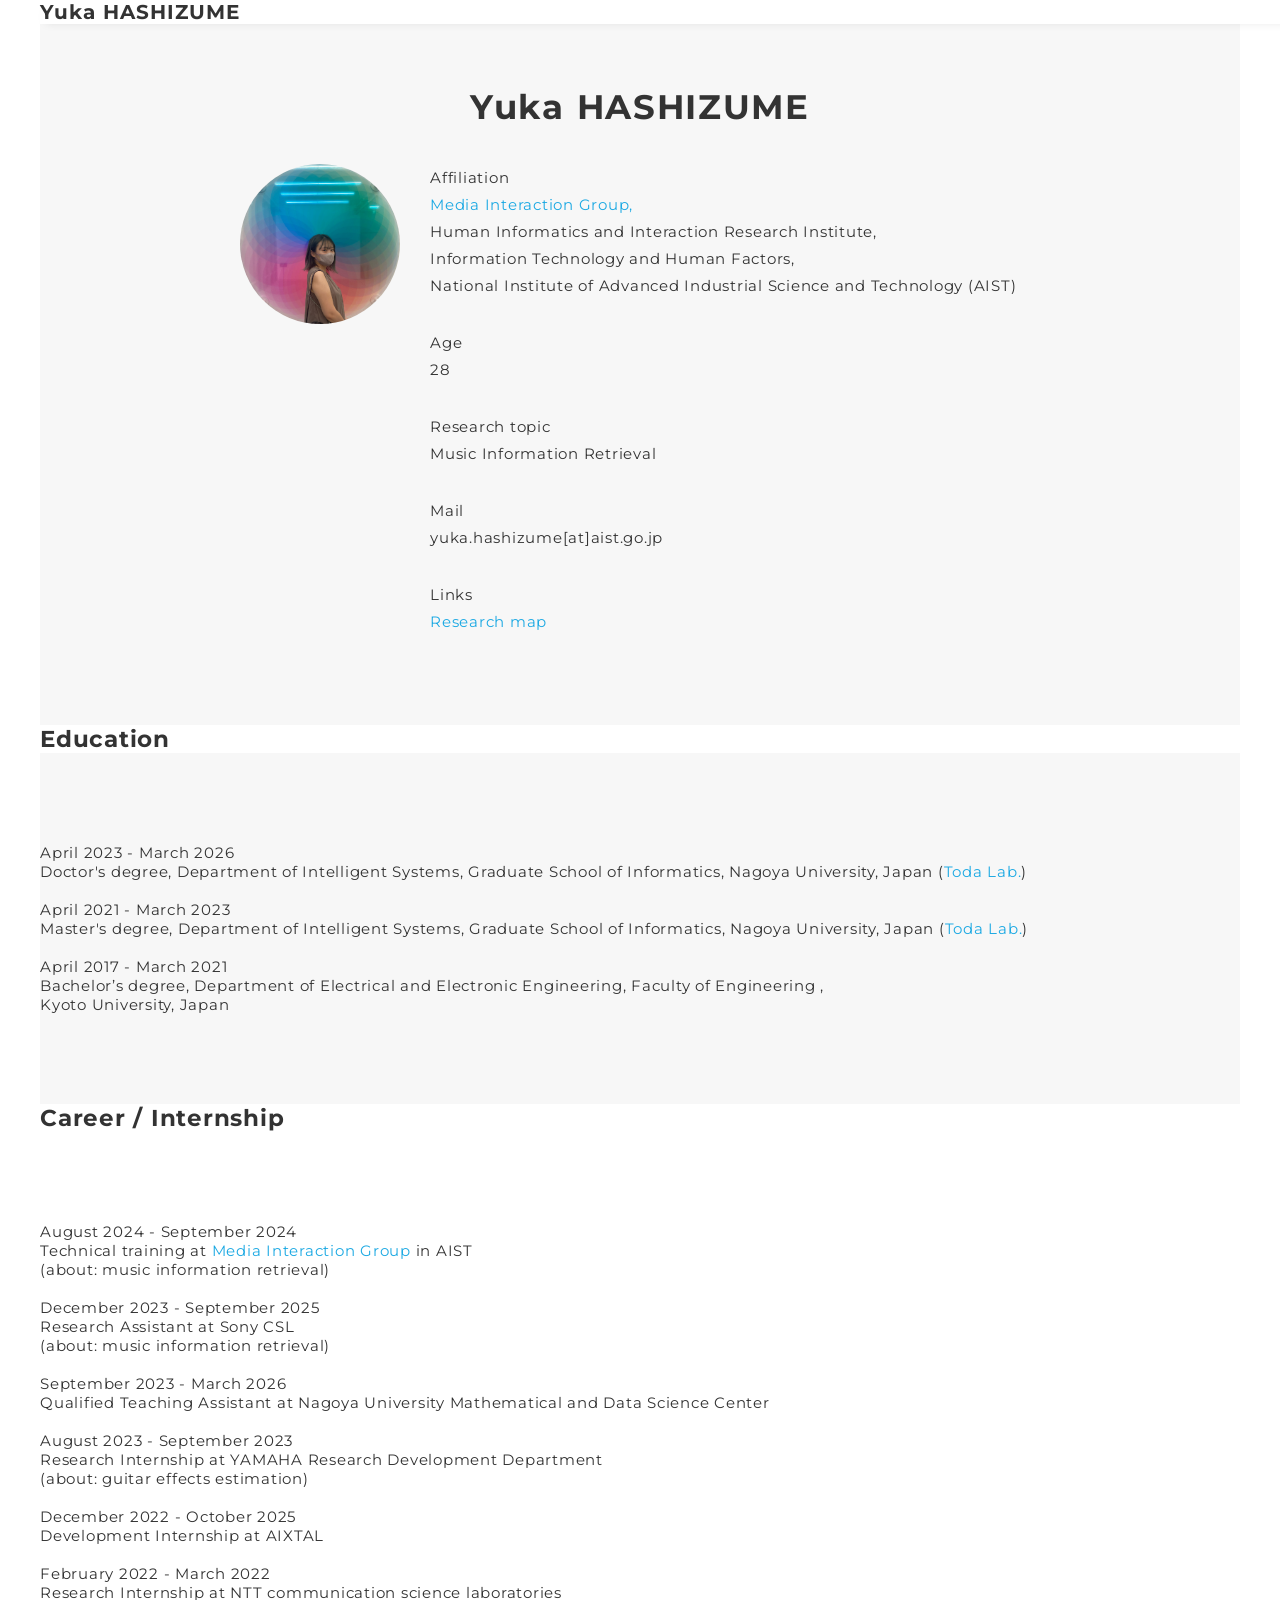
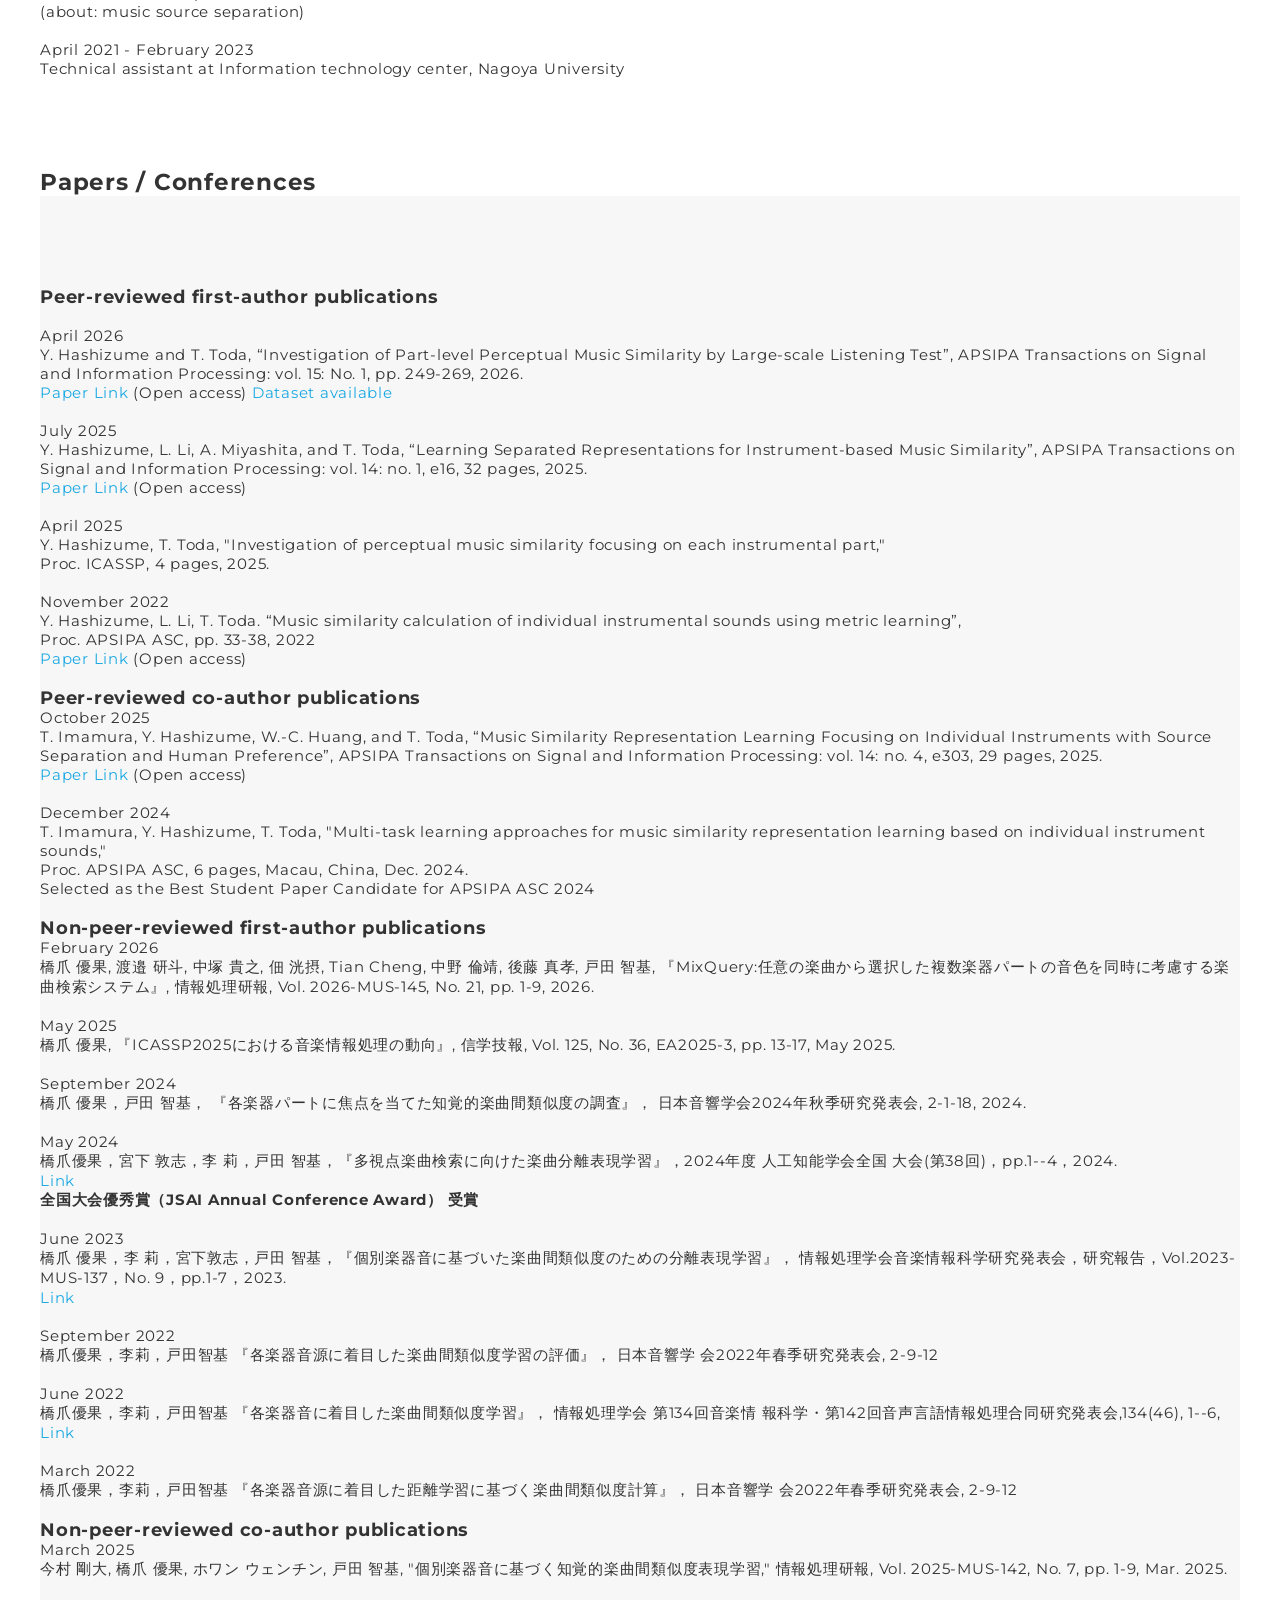
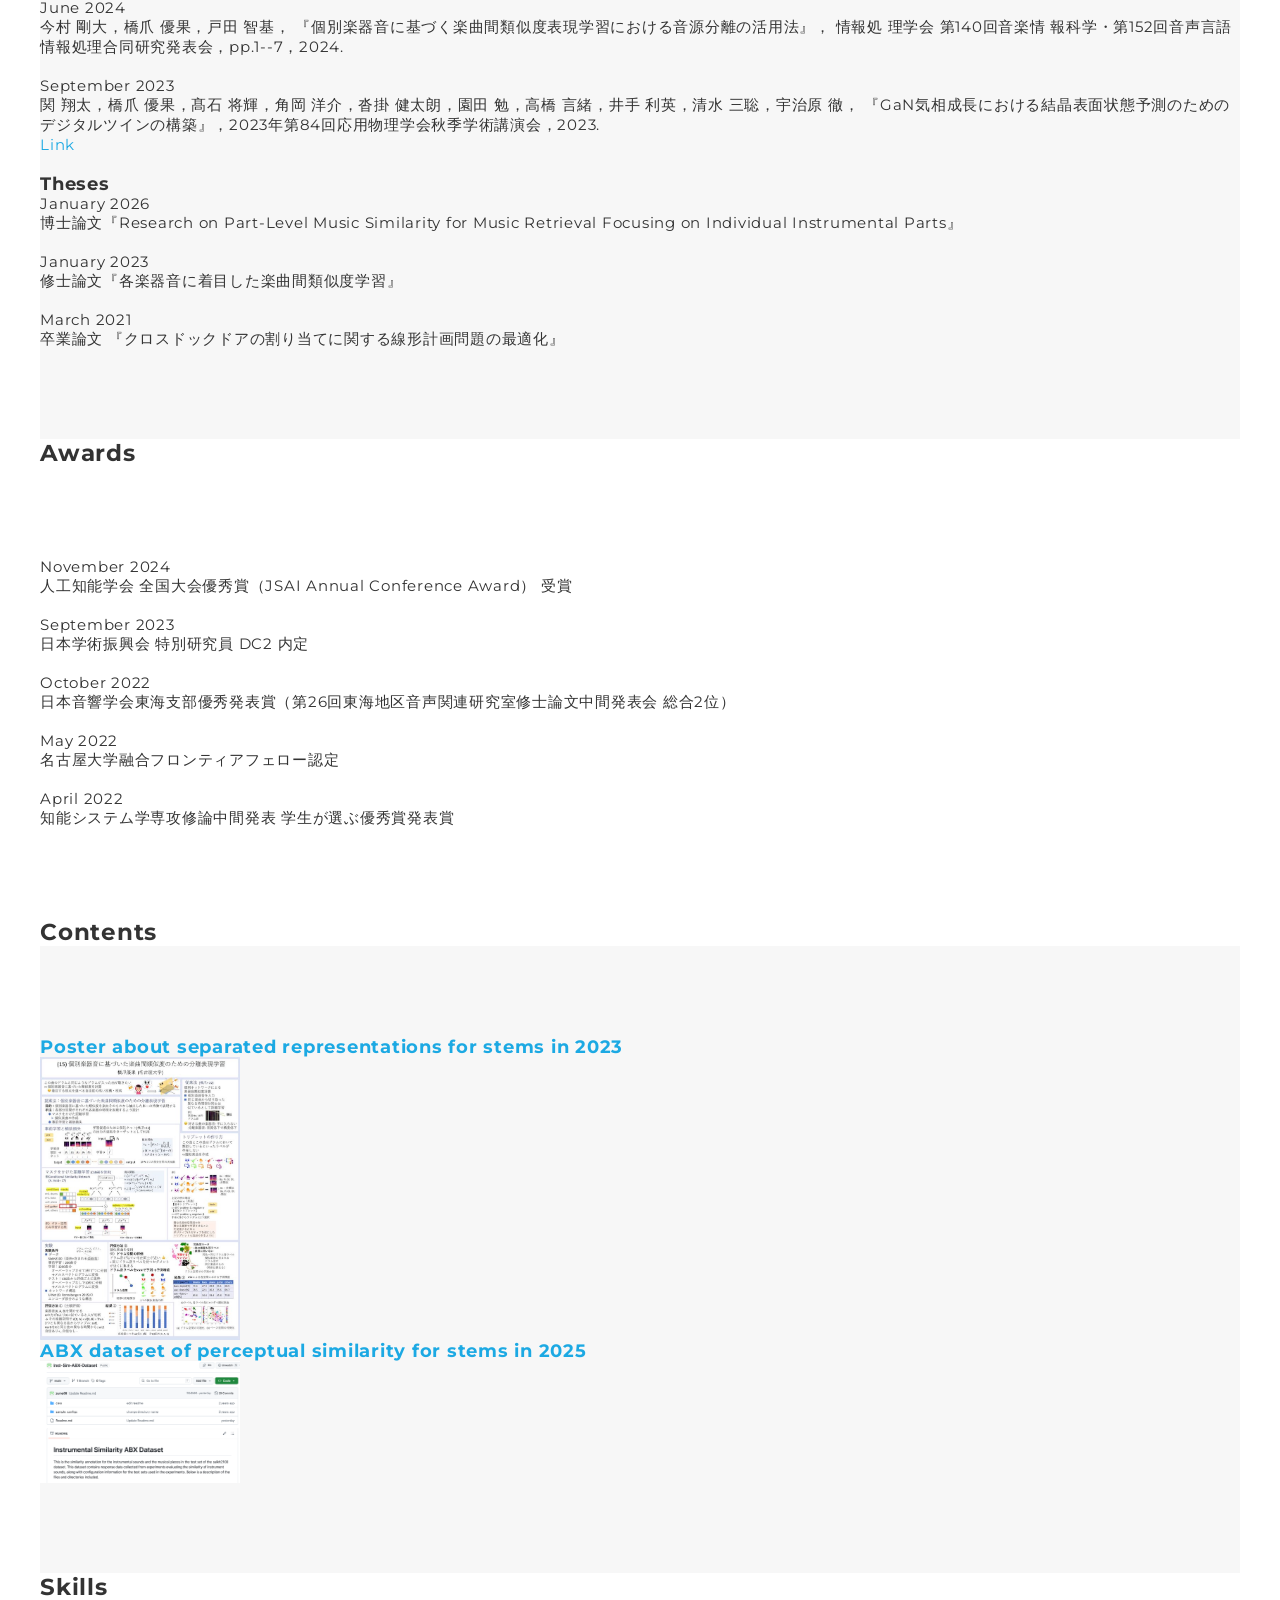
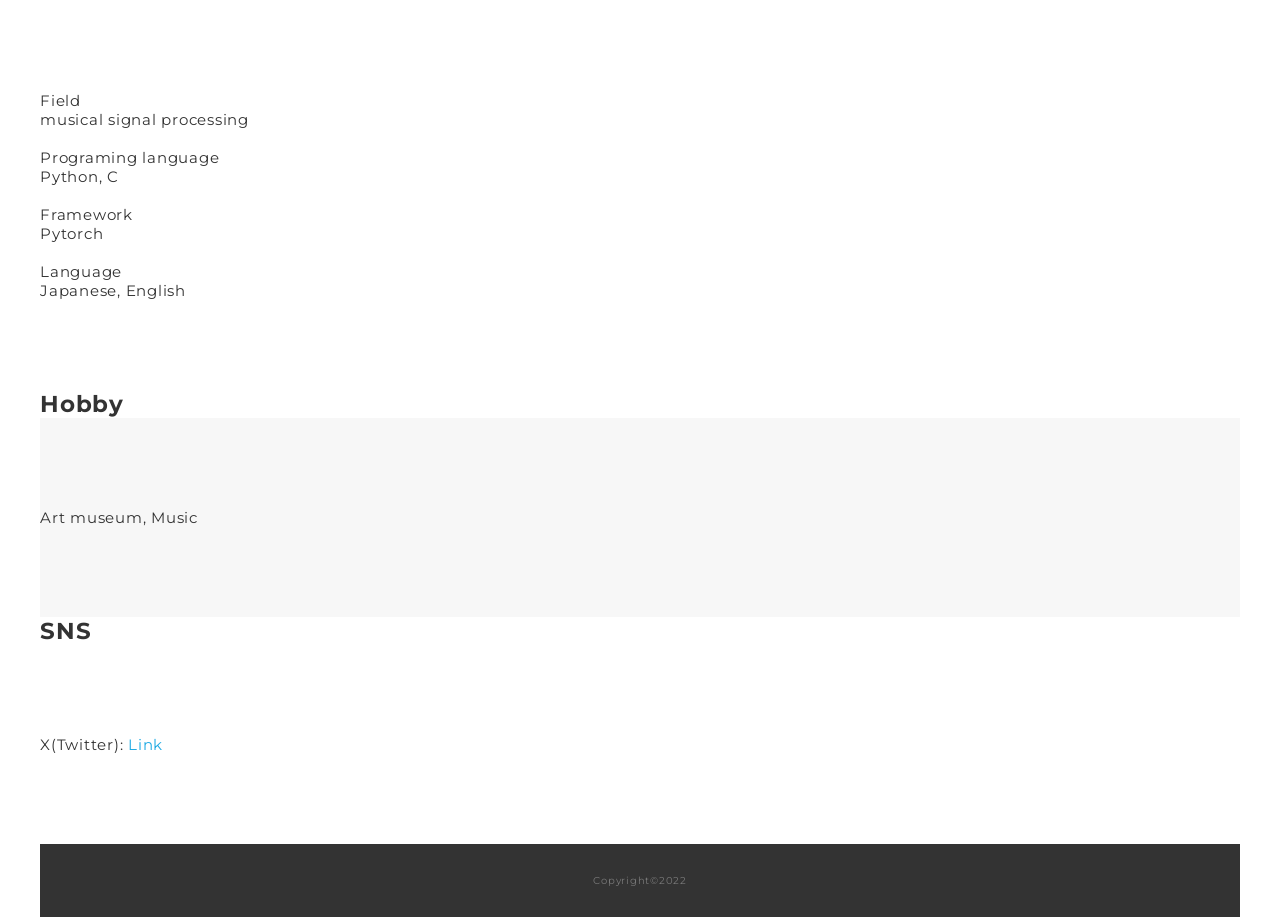
==== commit 87296743: "add contents" ====
--- a/index.html
+++ b/index.html
@@ -318,10 +318,12 @@
       <div id="contents" class="about section">
 
         <a href="poster_2023.jpeg" target="_blank">
-          ▼ clik to open
+          <h3>Poster about separated representations for stems in 2023</h3>
           <img src="poster_2023_mini.jpeg" alt="thumbnail" width="200">
         </a>
-        <a href="https://github.com/zume06/Inst-Sim-ABX-Dataset" target="_blank">
+
+        <a href="https://github.com/zume06/Inst-Sim-ABX-Dataset" target="_blank" class="thumbnail-card">
+          <h3>ABX dataset of perceptual similarity for stems in 2025</h3>
           <img src="dataset_image.png" alt="thumbnail" width="200">
         </a>
 
